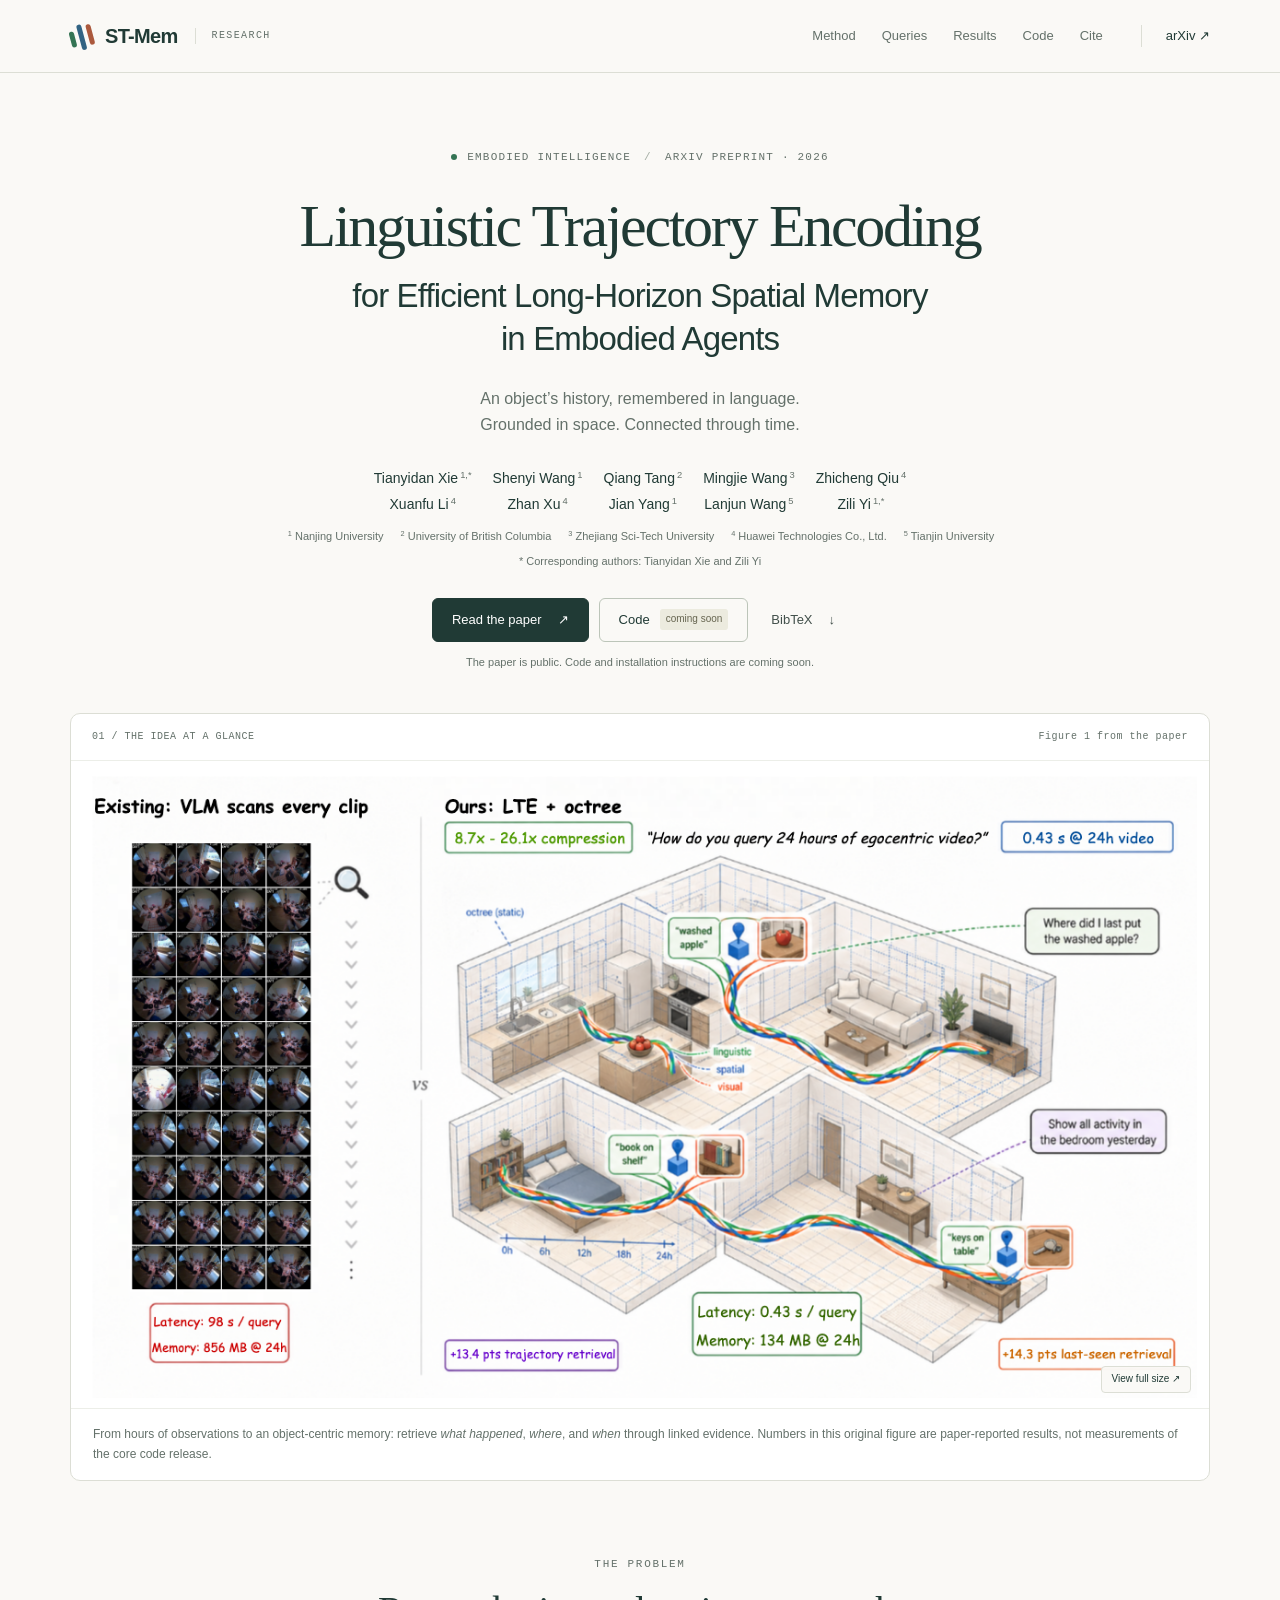
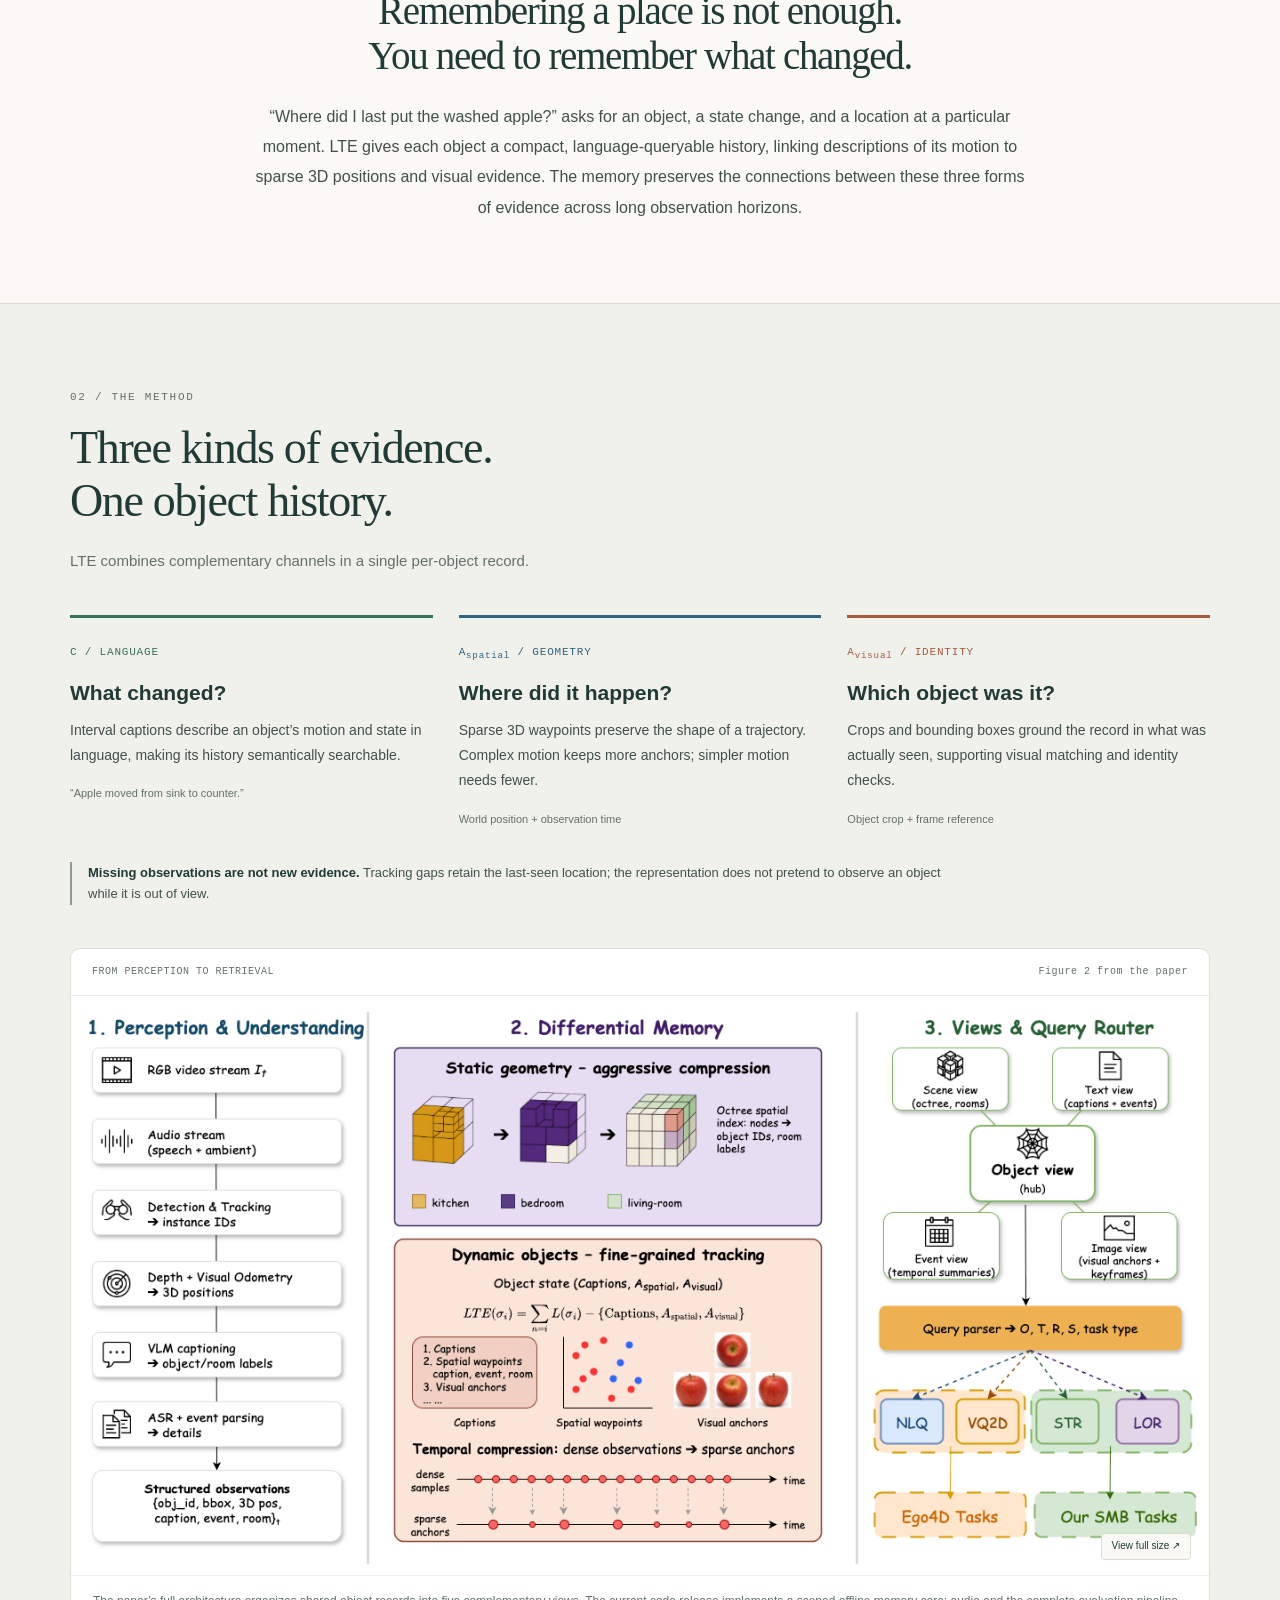
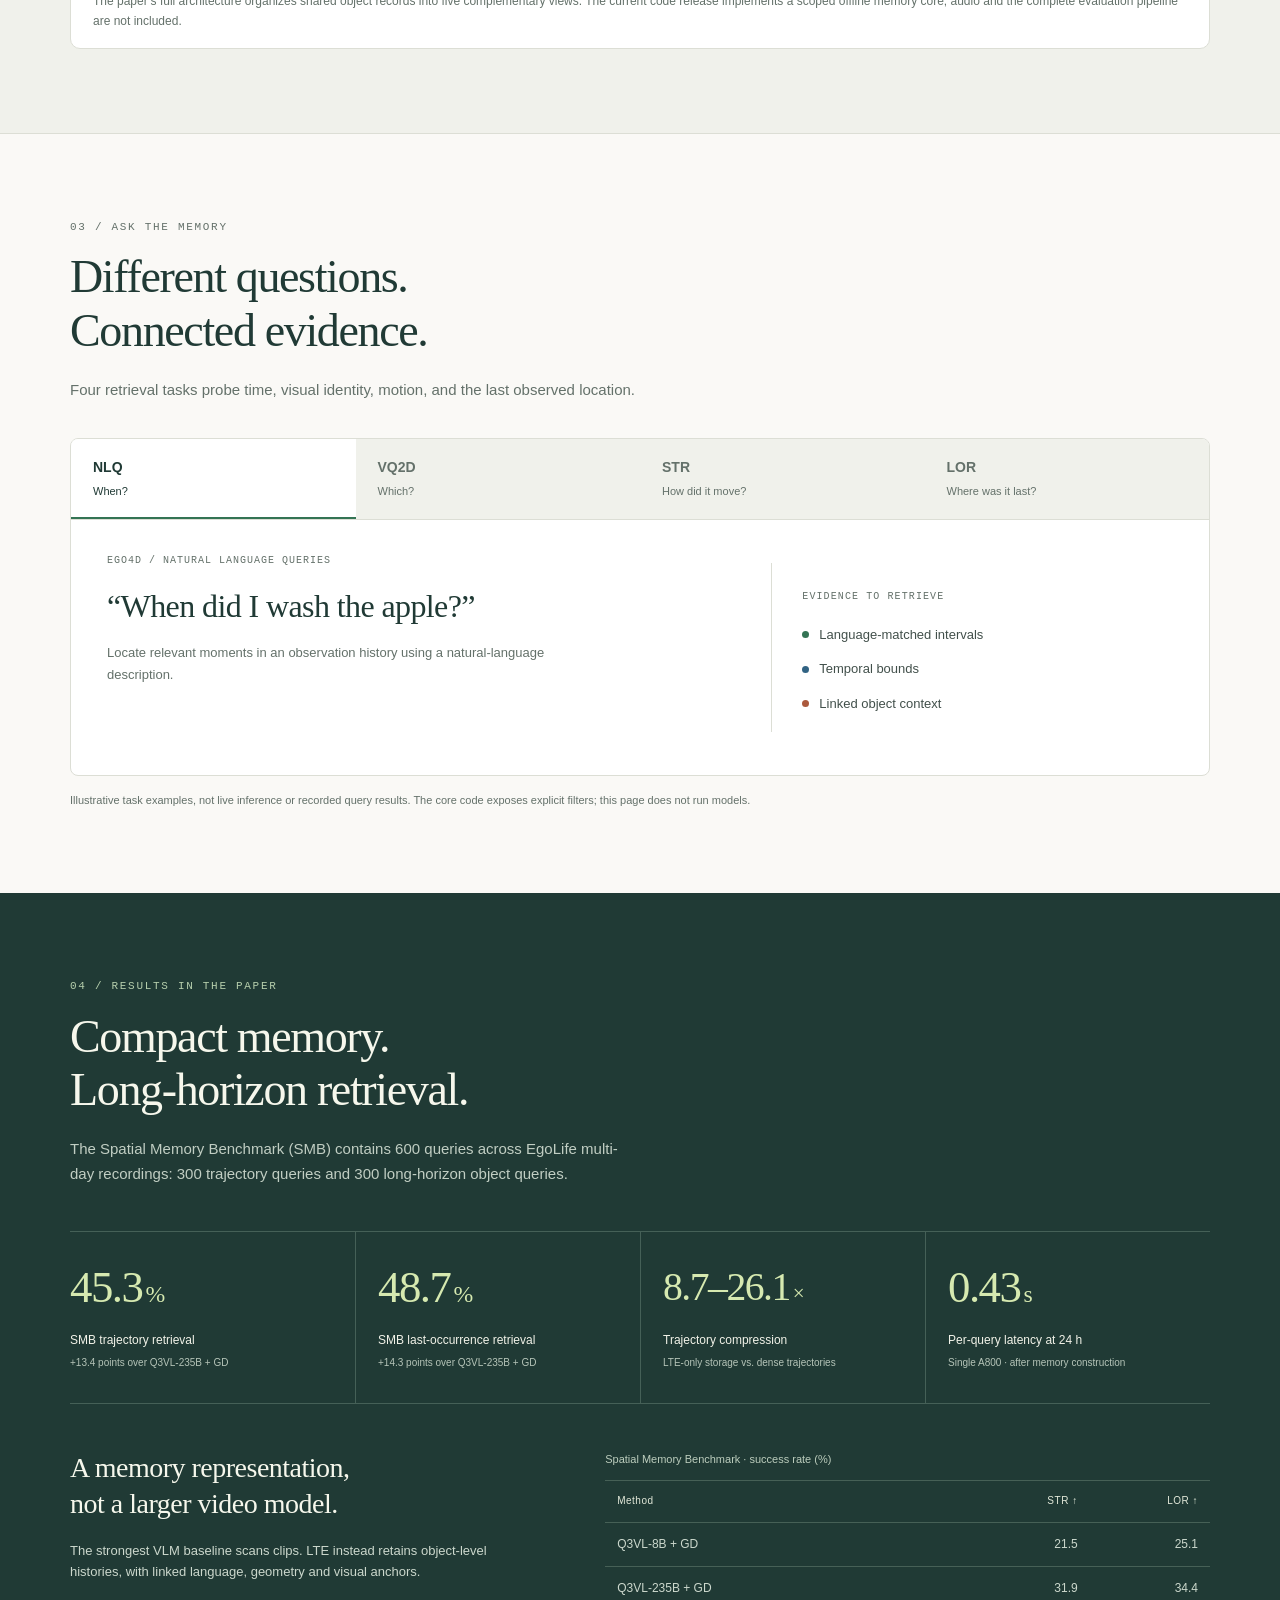
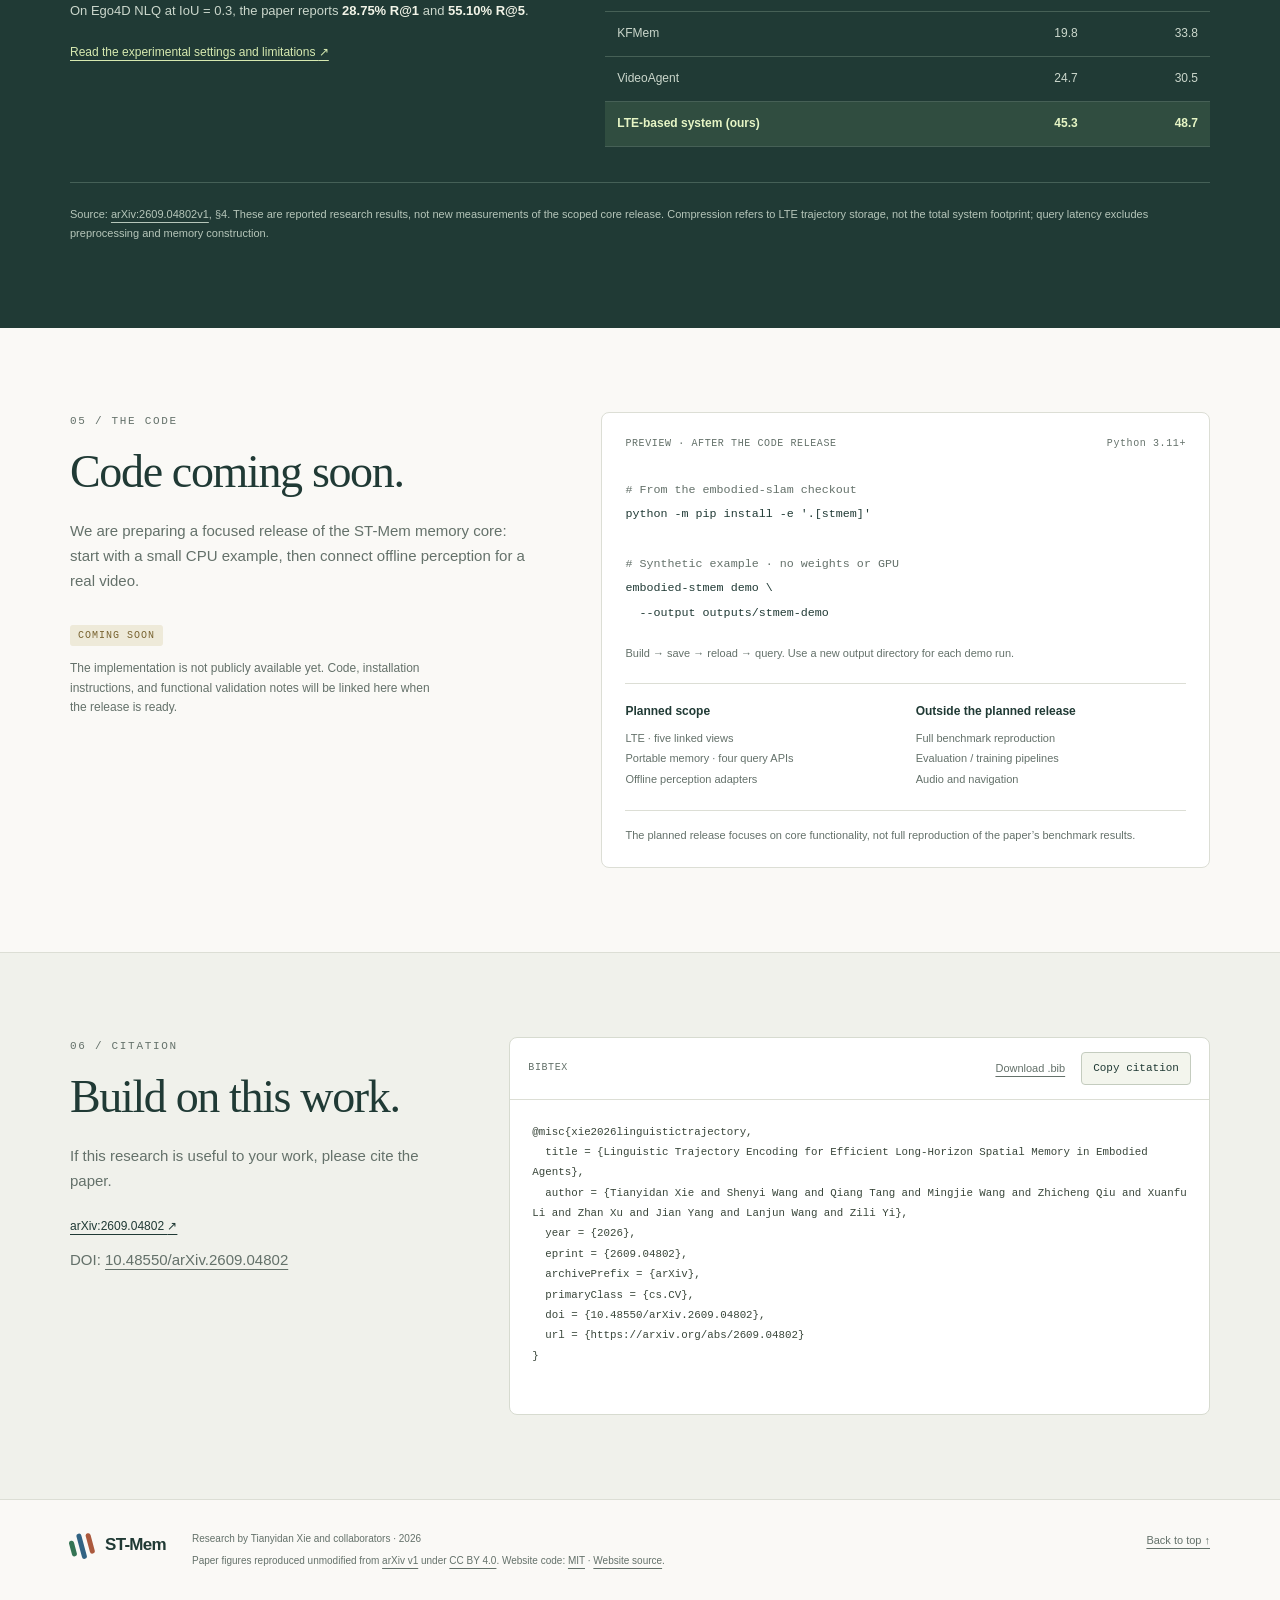
==== index.html @ f7e490b3 "Publish ST-Mem project page" ====
<!doctype html>
<html lang="en">
  <head>
    <meta charset="utf-8" />
    <meta name="viewport" content="width=device-width, initial-scale=1" />
    <meta name="color-scheme" content="light" />
    <title>ST-Mem · Linguistic Trajectory Encoding</title>
    <meta
      name="description"
      content="Linguistic Trajectory Encoding connects language, sparse 3D locations, and visual evidence to build queryable long-horizon memory for embodied agents."
    />
    <meta property="og:type" content="article" />
    <meta
      property="og:title"
      content="ST-Mem: Linguistic Trajectory Encoding"
    />
    <meta
      property="og:description"
      content="An object’s history, remembered in language and grounded in space. Read the paper and explore the method. Code coming soon."
    />
    <link rel="canonical" href="https://sealical.github.io/st-mem/" />
    <meta property="og:url" content="https://sealical.github.io/st-mem/" />
    <meta property="og:site_name" content="ST-Mem" />
    <meta
      property="og:image"
      content="https://sealical.github.io/st-mem/assets/st_mem_teaser.png"
    />
    <meta property="og:image:width" content="1210" />
    <meta property="og:image:height" content="675" />
    <meta
      property="og:image:alt"
      content="The paper’s teaser: linguistic, spatial and visual evidence connected across an egocentric day."
    />
    <meta name="twitter:card" content="summary_large_image" />
    <meta
      name="twitter:title"
      content="ST-Mem: Linguistic Trajectory Encoding"
    />
    <meta
      name="twitter:description"
      content="An object’s history, remembered in language and grounded in space. Read the paper and explore the method. Code coming soon."
    />
    <meta
      name="twitter:image"
      content="https://sealical.github.io/st-mem/assets/st_mem_teaser.png"
    />
    <meta
      name="twitter:image:alt"
      content="The paper’s teaser: linguistic, spatial and visual evidence connected across an egocentric day."
    />
    <meta
      name="citation_title"
      content="Linguistic Trajectory Encoding for Efficient Long-Horizon Spatial Memory in Embodied Agents"
    />
    <meta name="citation_author" content="Tianyidan Xie" />
    <meta name="citation_author" content="Shenyi Wang" />
    <meta name="citation_author" content="Qiang Tang" />
    <meta name="citation_author" content="Mingjie Wang" />
    <meta name="citation_author" content="Zhicheng Qiu" />
    <meta name="citation_author" content="Xuanfu Li" />
    <meta name="citation_author" content="Zhan Xu" />
    <meta name="citation_author" content="Jian Yang" />
    <meta name="citation_author" content="Lanjun Wang" />
    <meta name="citation_author" content="Zili Yi" />
    <meta name="citation_publication_date" content="2026/09/04" />
    <meta name="citation_arxiv_id" content="2609.04802" />
    <meta name="citation_doi" content="10.48550/arXiv.2609.04802" />
    <meta name="citation_pdf_url" content="https://arxiv.org/pdf/2609.04802" />
    <link rel="icon" type="image/svg+xml" href="assets/favicon.svg" />
    <link rel="stylesheet" href="assets/site.css" />
    <script src="assets/site.js" defer></script>
  </head>
  <body>
    <a class="skip-link" href="#main">Skip to content</a>
    <header class="site-header">
      <div class="header-inner">
        <a class="wordmark" href="#top" aria-label="ST-Mem, back to top"
          ><span class="brand-mark" aria-hidden="true"
            ><i></i><i></i><i></i></span
          >ST-Mem<span class="wordmark-note">RESEARCH</span></a
        >
        <nav class="nav-links" aria-label="Main navigation">
          <a href="#method">Method</a><a href="#queries">Queries</a
          ><a href="#results">Results</a><a href="#code">Code</a
          ><a href="#citation">Cite</a>
        </nav>
        <a
          class="header-paper"
          href="https://arxiv.org/abs/2609.04802"
          target="_blank"
          rel="noopener noreferrer"
          >arXiv <span aria-hidden="true">↗</span></a
        >
      </div>
    </header>

    <main id="main">
      <section class="hero container" id="top" aria-labelledby="paper-title">
        <p class="eyebrow">
          <span class="status-dot" aria-hidden="true"></span> Embodied
          intelligence <span class="eyebrow-divider">/</span> arXiv preprint ·
          2026
        </p>
        <h1 id="paper-title">
          <span class="title-main">Linguistic Trajectory Encoding</span
          ><span class="title-sub"
            >for Efficient Long-Horizon Spatial Memory<br
              class="desktop-break"
            />
            in Embodied Agents</span
          >
        </h1>
        <p class="hero-summary">
          An object’s history, remembered in language.<br />Grounded in space.
          Connected through time.
        </p>
        <div class="authors" aria-label="Authors in paper order">
          <span>Tianyidan Xie<sup>1,*</sup></span
          ><span>Shenyi Wang<sup>1</sup></span
          ><span>Qiang Tang<sup>2</sup></span
          ><span>Mingjie Wang<sup>3</sup></span
          ><span>Zhicheng Qiu<sup>4</sup></span>
          <span>Xuanfu Li<sup>4</sup></span
          ><span>Zhan Xu<sup>4</sup></span
          ><span>Jian Yang<sup>1</sup></span
          ><span>Lanjun Wang<sup>5</sup></span
          ><span>Zili Yi<sup>1,*</sup></span>
        </div>
        <div class="affiliations">
          <span><sup>1</sup>Nanjing University</span
          ><span><sup>2</sup>University of British Columbia</span
          ><span><sup>3</sup>Zhejiang Sci-Tech University</span
          ><span><sup>4</sup>Huawei Technologies Co., Ltd.</span
          ><span><sup>5</sup>Tianjin University</span>
        </div>
        <p class="correspondence">
          * Corresponding authors:
          <a href="mailto:sealical@outlook.com">Tianyidan Xie</a> and
          <a href="mailto:yi@nju.edu.cn">Zili Yi</a>
        </p>
        <div class="hero-actions">
          <a
            class="button button-primary"
            href="https://arxiv.org/abs/2609.04802"
            target="_blank"
            rel="noopener noreferrer"
            >Read the paper <span aria-hidden="true">↗</span></a
          >
          <a class="button button-secondary" href="#code"
            >Code <span class="button-badge">coming soon</span></a
          >
          <a class="button button-text" href="#citation"
            >BibTeX <span aria-hidden="true">↓</span></a
          >
        </div>
        <p class="release-note">
          The paper is public. Code and installation instructions are coming
          soon.
        </p>
      </section>

      <section class="container teaser-section" aria-label="Research overview">
        <figure class="paper-figure teaser-figure">
          <div class="figure-topline">
            <span>01 / THE IDEA AT A GLANCE</span
            ><span>Figure 1 from the paper</span>
          </div>
          <a
            class="figure-link"
            href="assets/st_mem_teaser.png"
            data-figure
            data-caption="Figure 1 · ST-Mem at a glance"
            target="_blank"
            rel="noopener"
            aria-label="Enlarge the paper teaser"
          >
            <img
              src="assets/st_mem_teaser.png"
              width="1210"
              height="675"
              fetchpriority="high"
              alt="The paper teaser contrasts scanning every video clip with an LTE memory. Language descriptions, spatial anchors and visual evidence connect an apple, a book and keys to their histories in a reconstructed home."
            />
            <span class="figure-zoom" aria-hidden="true">View full size ↗</span>
          </a>
          <figcaption>
            From hours of observations to an object-centric memory: retrieve
            <em>what happened</em>, <em>where</em>, and <em>when</em> through
            linked evidence. Numbers in this original figure are paper-reported
            results, not measurements of the core code release.
          </figcaption>
        </figure>
        <div class="overview-copy">
          <p class="eyebrow">THE PROBLEM</p>
          <h2>
            Remembering a place is not enough.<br />You need to remember what
            changed.
          </h2>
          <p>
            “Where did I last put the washed apple?” asks for an object, a state
            change, and a location at a particular moment. LTE gives each object
            a compact, language-queryable history, linking descriptions of its
            motion to sparse 3D positions and visual evidence. The memory
            preserves the connections between these three forms of evidence
            across long observation horizons.
          </p>
        </div>
      </section>

      <section
        class="section section-tinted"
        id="method"
        aria-labelledby="method-title"
      >
        <div class="container">
          <div class="section-heading">
            <p class="eyebrow">02 / THE METHOD</p>
            <h2 id="method-title">
              Three kinds of evidence.<br />One object history.
            </h2>
            <p>
              LTE combines complementary channels in a single per-object record.
            </p>
          </div>
          <div class="channels">
            <article class="channel channel-language">
              <span class="channel-index">C / LANGUAGE</span>
              <h3>What changed?</h3>
              <p>
                Interval captions describe an object’s motion and state in
                language, making its history semantically searchable.
              </p>
              <span class="channel-example"
                >“Apple moved from sink to counter.”</span
              >
            </article>
            <article class="channel channel-spatial">
              <span class="channel-index">A<sub>spatial</sub> / GEOMETRY</span>
              <h3>Where did it happen?</h3>
              <p>
                Sparse 3D waypoints preserve the shape of a trajectory. Complex
                motion keeps more anchors; simpler motion needs fewer.
              </p>
              <span class="channel-example"
                >World position + observation time</span
              >
            </article>
            <article class="channel channel-visual">
              <span class="channel-index">A<sub>visual</sub> / IDENTITY</span>
              <h3>Which object was it?</h3>
              <p>
                Crops and bounding boxes ground the record in what was actually
                seen, supporting visual matching and identity checks.
              </p>
              <span class="channel-example">Object crop + frame reference</span>
            </article>
          </div>
          <p class="method-note">
            <strong>Missing observations are not new evidence.</strong> Tracking
            gaps retain the last-seen location; the representation does not
            pretend to observe an object while it is out of view.
          </p>
          <figure class="paper-figure framework-figure">
            <div class="figure-topline">
              <span>FROM PERCEPTION TO RETRIEVAL</span
              ><span>Figure 2 from the paper</span>
            </div>
            <a
              class="figure-link"
              href="assets/st_mem_framework.png"
              data-figure
              data-caption="Figure 2 · LTE-centric memory architecture"
              target="_blank"
              rel="noopener"
              aria-label="Enlarge the paper framework diagram"
            >
              <img
                src="assets/st_mem_framework.png"
                width="1253"
                height="623"
                loading="lazy"
                decoding="async"
                alt="Framework diagram: perception produces structured observations; the memory combines an octree with linguistic trajectory encoding; Object, Scene, Text, Event and Image views support NLQ, VQ2D, STR and LOR queries."
              />
              <span class="figure-zoom" aria-hidden="true"
                >View full size ↗</span
              >
            </a>
            <figcaption>
              The paper’s full architecture organizes shared object records into
              five complementary views. The current code release implements a
              scoped offline memory core; audio and the complete evaluation
              pipeline are not included.
            </figcaption>
          </figure>
        </div>
      </section>

      <section
        class="section container"
        id="queries"
        aria-labelledby="queries-title"
      >
        <div class="section-heading">
          <p class="eyebrow">03 / ASK THE MEMORY</p>
          <h2 id="queries-title">
            Different questions.<br />Connected evidence.
          </h2>
          <p>
            Four retrieval tasks probe time, visual identity, motion, and the
            last observed location.
          </p>
        </div>
        <div class="query-explorer">
          <div class="query-tabs" role="tablist" aria-label="Query task" hidden>
            <button
              id="tab-nlq"
              role="tab"
              aria-controls="panel-nlq"
              aria-selected="true"
              tabindex="0"
            >
              NLQ <span>When?</span>
            </button>
            <button
              id="tab-vq2d"
              role="tab"
              aria-controls="panel-vq2d"
              aria-selected="false"
              tabindex="-1"
            >
              VQ2D <span>Which?</span>
            </button>
            <button
              id="tab-str"
              role="tab"
              aria-controls="panel-str"
              aria-selected="false"
              tabindex="-1"
            >
              STR <span>How did it move?</span>
            </button>
            <button
              id="tab-lor"
              role="tab"
              aria-controls="panel-lor"
              aria-selected="false"
              tabindex="-1"
            >
              LOR <span>Where was it last?</span>
            </button>
          </div>
          <article
            class="query-panel"
            id="panel-nlq"
            aria-labelledby="nlq-heading"
          >
            <div class="query-prompt">
              <p class="eyebrow">EGO4D / NATURAL LANGUAGE QUERIES</p>
              <h3 id="nlq-heading">“When did I wash the apple?”</h3>
              <p>
                Locate relevant moments in an observation history using a
                natural-language description.
              </p>
            </div>
            <div class="query-evidence">
              <span class="evidence-label">EVIDENCE TO RETRIEVE</span>
              <ul>
                <li>
                  <span class="evidence-dot language-dot"></span
                  >Language-matched intervals
                </li>
                <li>
                  <span class="evidence-dot spatial-dot"></span>Temporal bounds
                </li>
                <li>
                  <span class="evidence-dot visual-dot"></span>Linked object
                  context
                </li>
              </ul>
            </div>
          </article>
          <article
            class="query-panel"
            id="panel-vq2d"
            aria-labelledby="vq2d-heading"
          >
            <div class="query-prompt">
              <p class="eyebrow">EGO4D / VISUAL QUERIES 2D</p>
              <h3 id="vq2d-heading">Find this object in the past.</h3>
              <p>
                A reference object crop is the query. Visual matching retrieves
                earlier evidence of that object.
              </p>
            </div>
            <div class="query-evidence">
              <span class="evidence-label">EVIDENCE TO RETRIEVE</span>
              <ul>
                <li>
                  <span class="evidence-dot visual-dot"></span>Matching visual
                  anchors
                </li>
                <li>
                  <span class="evidence-dot spatial-dot"></span>Image-space
                  bounding boxes
                </li>
                <li>
                  <span class="evidence-dot language-dot"></span>Frame and time
                  references
                </li>
              </ul>
            </div>
          </article>
          <article
            class="query-panel"
            id="panel-str"
            aria-labelledby="str-heading"
          >
            <div class="query-prompt">
              <p class="eyebrow">SMB / SEMANTIC TRAJECTORY RETRIEVAL</p>
              <h3 id="str-heading">
                “Show the apple’s path from the sink to the counter.”
              </h3>
              <p>
                Retrieve an object’s trajectory using semantic state, spatial,
                and temporal constraints.
              </p>
            </div>
            <div class="query-evidence">
              <span class="evidence-label">EVIDENCE TO RETRIEVE</span>
              <ul>
                <li>
                  <span class="evidence-dot language-dot"></span
                  >Language-described motion phases
                </li>
                <li>
                  <span class="evidence-dot spatial-dot"></span>Sparse 3D
                  trajectory anchors
                </li>
                <li>
                  <span class="evidence-dot visual-dot"></span>Linked visual
                  evidence
                </li>
              </ul>
            </div>
          </article>
          <article
            class="query-panel"
            id="panel-lor"
            aria-labelledby="lor-heading"
          >
            <div class="query-prompt">
              <p class="eyebrow">SMB / LONG-HORIZON OBJECT RETRIEVAL</p>
              <h3 id="lor-heading">“Where did I last leave my keys?”</h3>
              <p>
                Search a long lookback window for an object’s most recent
                observed location.
              </p>
            </div>
            <div class="query-evidence">
              <span class="evidence-label">EVIDENCE TO RETRIEVE</span>
              <ul>
                <li>
                  <span class="evidence-dot spatial-dot"></span>Last observed
                  position
                </li>
                <li>
                  <span class="evidence-dot language-dot"></span>Time of the
                  observation
                </li>
                <li>
                  <span class="evidence-dot visual-dot"></span>Object identity
                  evidence
                </li>
              </ul>
            </div>
          </article>
        </div>
        <p class="small-note">
          Illustrative task examples, not live inference or recorded query
          results. The core code exposes explicit filters; this page does not
          run models.
        </p>
      </section>

      <section
        class="section section-dark"
        id="results"
        aria-labelledby="results-title"
      >
        <div class="container">
          <div class="section-heading">
            <p class="eyebrow">04 / RESULTS IN THE PAPER</p>
            <h2 id="results-title">
              Compact memory.<br />Long-horizon retrieval.
            </h2>
            <p>
              The Spatial Memory Benchmark (SMB) contains 600 queries across
              EgoLife multi-day recordings: 300 trajectory queries and 300
              long-horizon object queries.
            </p>
          </div>
          <div class="metrics" aria-label="Paper-reported headline results">
            <div class="metric">
              <strong>45.3<span>%</span></strong
              ><span>SMB trajectory retrieval</span
              ><small>+13.4 points over Q3VL-235B + GD</small>
            </div>
            <div class="metric">
              <strong>48.7<span>%</span></strong
              ><span>SMB last-occurrence retrieval</span
              ><small>+14.3 points over Q3VL-235B + GD</small>
            </div>
            <div class="metric">
              <strong class="metric-range">8.7–26.1<span>×</span></strong
              ><span>Trajectory compression</span
              ><small>LTE-only storage vs. dense trajectories</small>
            </div>
            <div class="metric">
              <strong>0.43<span>s</span></strong
              ><span>Per-query latency at 24 h</span
              ><small>Single A800 · after memory construction</small>
            </div>
          </div>
          <div class="results-detail">
            <div>
              <h3>A memory representation,<br />not a larger video model.</h3>
              <p>
                The strongest VLM baseline scans clips. LTE instead retains
                object-level histories, with linked language, geometry and
                visual anchors.
              </p>
              <p>
                On Ego4D NLQ at IoU = 0.3, the paper reports
                <strong>28.75% R@1</strong> and <strong>55.10% R@5</strong>.
              </p>
              <a
                class="light-link"
                href="https://arxiv.org/abs/2609.04802"
                target="_blank"
                rel="noopener noreferrer"
                >Read the experimental settings and limitations
                <span aria-hidden="true">↗</span></a
              >
            </div>
            <div
              class="table-scroll"
              tabindex="0"
              role="region"
              aria-label="Spatial Memory Benchmark results table, horizontally scrollable on small screens"
            >
              <table>
                <caption>
                  Spatial Memory Benchmark · success rate (%)
                </caption>
                <thead>
                  <tr>
                    <th scope="col">Method</th>
                    <th scope="col">STR ↑</th>
                    <th scope="col">LOR ↑</th>
                  </tr>
                </thead>
                <tbody>
                  <tr>
                    <th scope="row">Q3VL-8B + GD</th>
                    <td>21.5</td>
                    <td>25.1</td>
                  </tr>
                  <tr>
                    <th scope="row">Q3VL-235B + GD</th>
                    <td>31.9</td>
                    <td>34.4</td>
                  </tr>
                  <tr>
                    <th scope="row">KFMem</th>
                    <td>19.8</td>
                    <td>33.8</td>
                  </tr>
                  <tr>
                    <th scope="row">VideoAgent</th>
                    <td>24.7</td>
                    <td>30.5</td>
                  </tr>
                  <tr class="ours-row">
                    <th scope="row">LTE-based system (ours)</th>
                    <td>45.3</td>
                    <td>48.7</td>
                  </tr>
                </tbody>
              </table>
            </div>
          </div>
          <p class="results-disclaimer">
            Source:
            <a
              href="https://arxiv.org/abs/2609.04802v1"
              target="_blank"
              rel="noopener noreferrer"
              >arXiv:2609.04802v1</a
            >, §4. These are reported research results, not new measurements of
            the scoped core release. Compression refers to LTE trajectory
            storage, not the total system footprint; query latency excludes
            preprocessing and memory construction.
          </p>
        </div>
      </section>

      <section class="section container" id="code" aria-labelledby="code-title">
        <div class="code-layout">
          <div class="section-heading">
            <p class="eyebrow">05 / THE CODE</p>
            <h2 id="code-title">Code coming soon.</h2>
            <p>
              We are preparing a focused release of the ST-Mem memory core:
              start with a small CPU example, then connect offline perception
              for a real video.
            </p>
            <div class="availability">
              <span class="availability-label">COMING SOON</span>
              <p>
                The implementation is not publicly available yet. Code,
                installation instructions, and functional validation notes will
                be linked here when the release is ready.
              </p>
            </div>
          </div>
          <div class="code-card">
            <div class="code-topline">
              <span>PREVIEW · AFTER THE CODE RELEASE</span
              ><span>Python 3.11+</span>
            </div>
            <pre
              class="command-code"
            ><code><span class="code-comment"># From the embodied-slam checkout</span>
python -m pip install -e '.[stmem]'

<span class="code-comment"># Synthetic example · no weights or GPU</span>
embodied-stmem demo \
  --output outputs/stmem-demo</code></pre>
            <p>
              Build → save → reload → query. Use a new output directory for each
              demo run.
            </p>
            <div class="scope-grid">
              <div>
                <h3>Planned scope</h3>
                <p>
                  LTE · five linked views<br />Portable memory · four query
                  APIs<br />Offline perception adapters
                </p>
              </div>
              <div>
                <h3>Outside the planned release</h3>
                <p>
                  Full benchmark reproduction<br />Evaluation / training
                  pipelines<br />Audio and navigation
                </p>
              </div>
            </div>
            <p>
              The planned release focuses on core functionality, not full
              reproduction of the paper’s benchmark results.
            </p>
          </div>
        </div>
      </section>

      <section
        class="section section-tinted"
        id="citation"
        aria-labelledby="citation-title"
      >
        <div class="container citation-layout">
          <div class="section-heading">
            <p class="eyebrow">06 / CITATION</p>
            <h2 id="citation-title">Build on this work.</h2>
            <p>
              If this research is useful to your work, please cite the paper.
            </p>
            <a
              class="text-link"
              href="https://arxiv.org/abs/2609.04802"
              target="_blank"
              rel="noopener noreferrer"
              >arXiv:2609.04802 <span aria-hidden="true">↗</span></a
            >
            <p class="citation-doi">
              DOI:
              <a
                href="https://doi.org/10.48550/arXiv.2609.04802"
                target="_blank"
                rel="noopener noreferrer"
                >10.48550/arXiv.2609.04802</a
              >
            </p>
          </div>
          <div class="citation-card">
            <div class="citation-toolbar">
              <span>BIBTEX</span>
              <div>
                <a href="citation.bib" download>Download .bib</a
                ><button
                  class="copy-button"
                  type="button"
                  data-copy-citation
                  hidden
                >
                  Copy citation
                </button>
              </div>
            </div>
            <pre
              tabindex="0"
              aria-label="BibTeX citation"
            ><code id="bibtex">@misc{xie2026linguistictrajectory,
  title = {Linguistic Trajectory Encoding for Efficient Long-Horizon Spatial Memory in Embodied Agents},
  author = {Tianyidan Xie and Shenyi Wang and Qiang Tang and Mingjie Wang and Zhicheng Qiu and Xuanfu Li and Zhan Xu and Jian Yang and Lanjun Wang and Zili Yi},
  year = {2026},
  eprint = {2609.04802},
  archivePrefix = {arXiv},
  primaryClass = {cs.CV},
  doi = {10.48550/arXiv.2609.04802},
  url = {https://arxiv.org/abs/2609.04802}
}</code></pre>
            <p
              id="copy-status"
              class="copy-status"
              role="status"
              aria-live="polite"
            ></p>
          </div>
        </div>
      </section>
    </main>

    <footer class="container site-footer">
      <a class="wordmark" href="#top"
        ><span class="brand-mark" aria-hidden="true"><i></i><i></i><i></i></span
        >ST-Mem</a
      >
      <div>
        <p>Research by Tianyidan Xie and collaborators · 2026</p>
        <p>
          Paper figures reproduced unmodified from
          <a
            href="https://arxiv.org/abs/2609.04802v1"
            target="_blank"
            rel="noopener noreferrer"
            >arXiv v1</a
          >
          under
          <a
            href="https://creativecommons.org/licenses/by/4.0/"
            target="_blank"
            rel="noopener noreferrer"
            >CC BY 4.0</a
          >. Website code:
          <a href="LICENSE" target="_blank" rel="noopener noreferrer">MIT</a> ·
          <a
            href="https://github.com/Sealical/st-mem"
            target="_blank"
            rel="noopener noreferrer"
            >Website source</a
          >.
        </p>
      </div>
      <a class="back-top" href="#top">Back to top ↑</a>
    </footer>

    <dialog
      class="figure-dialog"
      id="figure-dialog"
      aria-labelledby="figure-dialog-title"
    >
      <div class="dialog-toolbar">
        <p id="figure-dialog-title">Paper figure</p>
        <button
          type="button"
          data-close-figure
          aria-label="Close enlarged figure"
        >
          Close <span aria-hidden="true">×</span>
        </button>
      </div>
      <p class="dialog-hint">
        Original resolution · scroll to explore on small screens.
      </p>
      <div class="dialog-image-scroll">
        <img id="figure-dialog-image" alt="" />
      </div>
    </dialog>
  </body>
</html>
---- assets/site.css ----
/* Original, dependency-free project-page styles. */
:root {
  --paper: #faf9f6;
  --ink: #203a35;
  --body: #42504b;
  --muted: #64716a;
  --line: #dcded5;
  --soft: #f0f1eb;
  --green: #347454;
  --blue: #316383;
  --clay: #ab593d;
  --max-width: 1140px;
}
* {
  box-sizing: border-box;
}
html {
  scroll-behavior: smooth;
  scroll-padding-top: 90px;
}
body {
  margin: 0;
  color: var(--body);
  background: var(--paper);
  font-family: -apple-system, BlinkMacSystemFont, "Segoe UI", Arial, sans-serif;
  font-size: 16px;
  line-height: 1.65;
  -webkit-font-smoothing: antialiased;
}
a {
  color: inherit;
  text-underline-offset: 4px;
}
button {
  font: inherit;
  cursor: pointer;
}
button,
a {
  -webkit-tap-highlight-color: transparent;
}
button:focus-visible,
a:focus-visible,
[tabindex]:focus-visible {
  outline: 3px solid var(--blue);
  outline-offset: 5px;
  border-radius: 3px;
}
button[hidden],
[hidden] {
  display: none !important;
}
img {
  display: block;
  max-width: 100%;
  height: auto;
}
figure,
p {
  margin: 0;
}
h1,
h2,
h3 {
  margin: 0;
  color: var(--ink);
  font-weight: 500;
}
h2 {
  font-family: Georgia, "Times New Roman", serif;
  font-size: clamp(32px, 3.7vw, 46px);
  line-height: 1.16;
  letter-spacing: -1.35px;
}
h3 {
  line-height: 1.3;
}
sup {
  margin-left: 2px;
  font-size: 0.67em;
  color: var(--muted);
}
code {
  font-family: "SFMono-Regular", Consolas, "Liberation Mono", monospace;
  font-size: 0.9em;
}
::selection {
  background: #d7e8d9;
  color: #18382c;
}
.container {
  width: min(var(--max-width), calc(100% - 64px));
  margin-inline: auto;
}
.skip-link {
  position: fixed;
  top: -80px;
  left: 20px;
  z-index: 100;
  background: var(--ink);
  color: white;
  padding: 10px 18px;
}
.skip-link:focus {
  top: 10px;
}
.site-header {
  position: sticky;
  top: 0;
  z-index: 20;
  background: rgba(250, 249, 246, 0.96);
  border-bottom: 1px solid var(--line);
}
.header-inner {
  width: min(var(--max-width), calc(100% - 64px));
  min-height: 72px;
  margin: auto;
  display: flex;
  align-items: center;
  justify-content: space-between;
  gap: 24px;
}
.wordmark {
  display: inline-flex;
  align-items: center;
  gap: 10px;
  text-decoration: none;
  color: var(--ink);
  font-size: 20px;
  font-weight: 650;
  letter-spacing: -0.7px;
  white-space: nowrap;
}
.brand-mark {
  width: 25px;
  height: 27px;
  display: flex;
  gap: 4px;
  align-items: center;
  transform: rotate(-15deg);
}
.brand-mark i {
  width: 5px;
  height: 16px;
  border-radius: 4px;
  background: var(--green);
}
.brand-mark i:nth-child(2) {
  height: 26px;
  background: var(--blue);
}
.brand-mark i:nth-child(3) {
  height: 21px;
  background: var(--clay);
}
.wordmark-note {
  margin-left: 8px;
  padding-left: 15px;
  border-left: 1px solid var(--line);
  color: var(--muted);
  font-family: monospace;
  font-size: 10px;
  font-weight: 400;
  letter-spacing: 1.4px;
}
.nav-links {
  display: flex;
  gap: 26px;
  margin-left: auto;
}
.nav-links a,
.header-paper {
  font-size: 13px;
  text-decoration: none;
}
.nav-links a {
  color: var(--muted);
}
.nav-links a:hover,
.nav-links a[aria-current] {
  color: var(--ink);
  text-decoration: underline;
}
.header-paper {
  margin-left: 14px;
  color: var(--ink);
  border-left: 1px solid var(--line);
  padding-left: 24px;
}
.hero {
  padding-block: 75px 42px;
  text-align: center;
}
.eyebrow {
  font-family: "SFMono-Regular", Consolas, monospace;
  font-size: 11px;
  font-weight: 500;
  letter-spacing: 1.7px;
  color: var(--muted);
  line-height: 1.7;
  text-transform: uppercase;
}
.hero > .eyebrow {
  display: flex;
  align-items: center;
  justify-content: center;
  flex-wrap: wrap;
  gap: 10px;
  letter-spacing: 1.2px;
}
.status-dot {
  width: 6px;
  height: 6px;
  background: var(--green);
  border-radius: 50%;
}
.eyebrow-divider {
  color: #a4aea4;
  margin-inline: 3px;
}
.hero h1 {
  margin-top: 25px;
}
.title-main {
  display: block;
  font-family: Georgia, "Times New Roman", serif;
  font-size: clamp(37px, 4.75vw, 60px);
  letter-spacing: -2.3px;
  line-height: 1.16;
}
.title-sub {
  display: block;
  margin-top: 14px;
  font-size: clamp(22px, 2.75vw, 33px);
  line-height: 1.3;
  font-weight: 400;
  letter-spacing: -0.85px;
}
.hero-summary {
  margin-top: 25px;
  font-size: 16px;
  line-height: 1.6;
  color: var(--muted);
}
.authors {
  max-width: 920px;
  margin: 30px auto 0;
  display: grid;
  grid-template-columns: repeat(5, max-content);
  justify-content: center;
  column-gap: 21px;
  row-gap: 3px;
  color: var(--ink);
  font-size: 14px;
}
.authors span {
  white-space: nowrap;
}
.affiliations {
  max-width: 950px;
  margin: 11px auto 0;
  display: flex;
  flex-wrap: wrap;
  justify-content: center;
  column-gap: 15px;
  font-size: 11px;
  color: var(--muted);
}
.affiliations sup {
  margin-right: 3px;
}
.correspondence {
  margin-top: 6px;
  font-size: 11px;
  color: var(--muted);
}
.correspondence a {
  text-decoration: none;
}
.correspondence a:hover {
  text-decoration: underline;
}
.hero-actions {
  margin-top: 28px;
  display: flex;
  flex-wrap: wrap;
  justify-content: center;
  align-items: center;
  gap: 10px;
}
.button {
  min-height: 44px;
  padding: 10px 19px;
  border-radius: 6px;
  display: inline-flex;
  align-items: center;
  justify-content: center;
  gap: 16px;
  font-size: 13px;
  font-weight: 500;
  text-decoration: none;
  transition:
    background 0.18s,
    transform 0.18s;
}
.button:hover {
  transform: translateY(-2px);
}
.button-primary {
  color: #fff;
  background: var(--ink);
  border: 1px solid var(--ink);
}
.button-primary:hover {
  background: #31564a;
}
.button-secondary {
  border: 1px solid #bcc5b9;
  color: var(--ink);
}
.button-secondary:hover {
  background: #edf0e8;
}
.button-text {
  padding-inline: 13px;
}
.button-badge {
  font-size: 10px;
  color: #666550;
  background: #ecebdf;
  border-radius: 3px;
  padding: 2px 6px;
  margin-left: -6px;
}
.release-note {
  font-size: 11px;
  color: var(--muted);
  margin-top: 11px;
}
.paper-figure {
  background: #fff;
  border: 1px solid var(--line);
  border-radius: 10px;
  overflow: hidden;
}
.figure-topline {
  display: flex;
  justify-content: space-between;
  align-items: center;
  gap: 16px;
  padding: 15px 21px;
  border-bottom: 1px solid #eceee8;
  color: var(--muted);
  font-family: monospace;
  font-size: 10px;
  letter-spacing: 0.5px;
}
.figure-link {
  display: block;
  position: relative;
  padding: 15px 12px 10px;
  background: #fff;
}
.figure-link img {
  width: 100%;
}
.figure-zoom {
  position: absolute;
  right: 18px;
  bottom: 15px;
  background: rgba(250, 249, 246, 0.96);
  padding: 4px 10px;
  border: 1px solid var(--line);
  border-radius: 4px;
  font-size: 10px;
  color: var(--ink);
  transition: background 0.18s;
}
.figure-link:hover .figure-zoom {
  background: #e7ede2;
}
figcaption {
  border-top: 1px solid #eceee8;
  padding: 16px 22px;
  font-size: 12px;
  line-height: 1.65;
  color: var(--muted);
}
.overview-copy {
  max-width: 775px;
  margin: 74px auto 80px;
  text-align: center;
}
.overview-copy h2 {
  margin-block: 14px 23px;
  font-size: clamp(29px, 3.2vw, 39px);
}
.overview-copy > p:last-child {
  font-size: 16px;
  line-height: 1.9;
}
.section {
  padding-block: 84px;
}
.section-tinted {
  background: var(--soft);
  border-block: 1px solid var(--line);
}
.section-heading {
  max-width: 620px;
}
.section-heading h2 {
  margin-top: 14px;
}
.section-heading > p:not(.eyebrow) {
  margin-top: 21px;
  color: var(--muted);
  font-size: 15px;
}
.channels {
  display: grid;
  grid-template-columns: repeat(3, 1fr);
  gap: 26px;
  margin-top: 42px;
}
.channel {
  border-top: 3px solid;
  padding-top: 19px;
}
.channel-language {
  border-color: var(--green);
}
.channel-spatial {
  border-color: var(--blue);
}
.channel-visual {
  border-color: var(--clay);
}
.channel-index {
  font-family: monospace;
  font-size: 11px;
  letter-spacing: 0.8px;
}
.channel-language .channel-index {
  color: var(--green);
}
.channel-spatial .channel-index {
  color: var(--blue);
}
.channel-visual .channel-index {
  color: var(--clay);
}
.channel h3 {
  margin-top: 15px;
  font-size: 21px;
  font-weight: 550;
}
.channel p {
  font-size: 14px;
  margin-top: 12px;
  line-height: 1.8;
}
.channel-example {
  display: block;
  font-size: 11px;
  margin-top: 16px;
  color: var(--muted);
}
.method-note {
  font-size: 13px;
  border-left: 2px solid #8d9d88;
  padding-left: 16px;
  margin-top: 34px;
  max-width: 900px;
}
.method-note strong {
  font-weight: 600;
  color: var(--ink);
}
.framework-figure {
  margin-top: 43px;
}
.query-explorer {
  margin-top: 35px;
  border: 1px solid var(--line);
  border-radius: 8px;
  overflow: hidden;
  background: #fff;
}
.query-tabs {
  display: grid;
  grid-template-columns: repeat(4, 1fr);
  border-bottom: 1px solid var(--line);
  background: #f0f1eb;
}
.query-tabs button {
  border: 0;
  border-bottom: 2px solid transparent;
  padding: 17px 22px;
  text-align: left;
  background: transparent;
  color: var(--muted);
  font-size: 14px;
  font-weight: 600;
}
.query-tabs button span {
  display: block;
  font-size: 11px;
  font-weight: 400;
  margin-top: 3px;
}
.query-tabs button[aria-selected="true"] {
  color: var(--ink);
  border-bottom-color: var(--green);
  background: #fff;
}
.query-tabs button:focus-visible {
  outline-offset: -5px;
}
.query-panel {
  display: grid;
  grid-template-columns: 1.6fr 1fr;
  min-height: 255px;
}
.query-panel + .query-panel {
  border-top: 1px solid var(--line);
}
.query-explorer.is-interactive .query-panel {
  border-top: 0;
}
.query-prompt {
  padding: 32px 36px;
}
.query-prompt h3 {
  font-family: Georgia, serif;
  font-size: clamp(25px, 2.6vw, 32px);
  margin-top: 17px;
  letter-spacing: -0.6px;
}
.query-prompt > p:last-child {
  font-size: 13px;
  margin-top: 15px;
  max-width: 485px;
  color: var(--muted);
}
.query-prompt .eyebrow {
  font-size: 10px;
  letter-spacing: 1px;
}
.query-evidence {
  align-self: center;
  padding: 18px 30px;
  border-left: 1px solid var(--line);
}
.evidence-label {
  font-family: monospace;
  font-size: 10px;
  letter-spacing: 1.1px;
  color: var(--muted);
}
.query-evidence ul {
  list-style: none;
  padding: 0;
  margin: 17px 0 0;
  display: grid;
  gap: 13px;
  font-size: 13px;
}
.query-evidence li {
  display: flex;
  align-items: center;
  gap: 10px;
}
.evidence-dot {
  display: inline-block;
  width: 7px;
  height: 7px;
  flex-shrink: 0;
  border-radius: 50%;
}
.language-dot {
  background: var(--green);
}
.spatial-dot {
  background: var(--blue);
}
.visual-dot {
  background: var(--clay);
}
.small-note {
  color: var(--muted);
  font-size: 11px;
  margin-top: 15px;
}
.section-dark {
  background: #203a35;
  color: #cbd7cc;
}
.section-dark h2,
.section-dark h3 {
  color: #f6f7ec;
}
.section-dark .eyebrow {
  color: #b6cfad;
}
.section-dark .section-heading > p:not(.eyebrow) {
  color: #c1cec3;
  max-width: 560px;
}
.metrics {
  display: grid;
  grid-template-columns: repeat(4, 1fr);
  margin-top: 44px;
  border-block: 1px solid #456057;
}
.metric {
  padding: 29px 22px 31px;
  border-left: 1px solid #456057;
}
.metric:first-child {
  padding-left: 0;
  border-left: 0;
}
.metric strong {
  display: block;
  font-family: Georgia, serif;
  font-size: clamp(35px, 3.5vw, 45px);
  font-weight: 400;
  color: #d6e9b0;
  letter-spacing: -1.5px;
  line-height: 1.2;
  white-space: nowrap;
}
.metric strong span {
  font-size: 0.53em;
  margin-left: 3px;
  letter-spacing: 0;
}
.metric strong.metric-range {
  font-size: clamp(30px, 3.1vw, 40px);
  padding-block: 3px;
}
.metric > span {
  display: block;
  font-size: 12px;
  margin-top: 16px;
  color: #f1f2e8;
}
.metric small {
  display: block;
  font-size: 10px;
  margin-top: 5px;
  color: #b5c4b8;
}
.results-detail {
  display: grid;
  grid-template-columns: 1fr 1.3fr;
  gap: 70px;
  align-items: start;
  margin-top: 46px;
}
.results-detail h3 {
  font-family: Georgia, serif;
  font-size: 28px;
  letter-spacing: -0.5px;
}
.results-detail p {
  margin-top: 17px;
  font-size: 13px;
}
.results-detail strong {
  color: #f2f4e8;
  font-weight: 550;
}
.light-link {
  display: inline-block;
  font-size: 12px;
  color: #d6e9b0;
  margin-top: 22px;
}
.table-scroll {
  overflow-x: auto;
  min-width: 0;
}
table {
  border-collapse: collapse;
  width: 100%;
  font-size: 12px;
}
caption {
  text-align: left;
  font-size: 11px;
  padding-bottom: 12px;
  color: #bccdbd;
}
th,
td {
  padding: 12px;
  border-bottom: 1px solid #466056;
}
th {
  text-align: left;
  font-weight: 400;
}
thead th {
  color: #e2e8d9;
  font-size: 10px;
  letter-spacing: 0.5px;
  border-top: 1px solid #466056;
}
td,
th:not(:first-child) {
  text-align: right;
  font-variant-numeric: tabular-nums;
}
.ours-row {
  background: #304d40;
  color: #e6f5c5;
}
.ours-row th,
.ours-row td {
  font-weight: 600;
}
.results-disclaimer {
  font-size: 11px;
  line-height: 1.8;
  color: #b6c6ba;
  border-top: 1px solid #456057;
  padding-top: 22px;
  margin-top: 35px;
}
.code-layout {
  display: grid;
  grid-template-columns: 0.9fr 1.2fr;
  gap: 75px;
}
.availability {
  margin-block: 26px 24px;
}
.availability-label {
  font-family: monospace;
  letter-spacing: 1px;
  font-size: 10px;
  color: #796431;
  padding: 5px 8px;
  background: #eeead9;
  border-radius: 3px;
}
.availability p {
  color: var(--muted);
  font-size: 12px;
  margin-top: 13px;
  max-width: 360px;
}
.text-link {
  color: var(--ink);
  font-size: 12px;
  font-weight: 500;
}
.code-card {
  min-width: 0;
  border: 1px solid var(--line);
  background: #fff;
  border-radius: 8px;
  padding: 23px;
}
.code-topline,
.citation-toolbar {
  display: flex;
  flex-wrap: wrap;
  justify-content: space-between;
  gap: 10px;
  font-family: monospace;
  font-size: 10px;
  letter-spacing: 0.6px;
  color: var(--muted);
}
.command-code {
  white-space: pre-wrap;
  overflow-wrap: anywhere;
  font-size: 13px;
  line-height: 1.9;
  margin-block: 25px 18px;
  color: var(--ink);
}
.code-comment {
  color: var(--muted);
}
.code-card > p {
  font-size: 11px;
  color: var(--muted);
}
.scope-grid {
  display: grid;
  grid-template-columns: 1fr 1fr;
  gap: 20px;
  border-block: 1px solid var(--line);
  padding-block: 20px;
  margin-block: 21px 15px;
}
.scope-grid h3 {
  font-size: 12px;
  font-weight: 600;
}
.scope-grid p {
  font-size: 11px;
  line-height: 1.9;
  color: var(--muted);
  margin-top: 8px;
}
.citation-layout {
  display: grid;
  grid-template-columns: 0.7fr 1.3fr;
  gap: 62px;
}
.citation-layout .text-link {
  display: inline-block;
  margin-top: 23px;
}
.section-heading .citation-doi {
  font-size: 10px;
  margin-top: 10px !important;
  overflow-wrap: anywhere;
}
.citation-card {
  min-width: 0;
  border: 1px solid #d7dbd0;
  border-radius: 8px;
  background: #fff;
  overflow: hidden;
}
.citation-toolbar {
  padding: 14px 18px;
  border-bottom: 1px solid var(--line);
  align-items: center;
  min-height: 60px;
}
.citation-toolbar > div {
  display: flex;
  gap: 16px;
  align-items: center;
}
.citation-toolbar a {
  font-family: -apple-system, BlinkMacSystemFont, "Segoe UI", Arial, sans-serif;
  font-size: 11px;
  letter-spacing: 0;
}
.copy-button {
  border: 1px solid #c4ccbf;
  border-radius: 4px;
  background: #f3f5ed;
  font-size: 11px;
  padding: 6px 11px;
  color: var(--ink);
  letter-spacing: 0;
}
.copy-button:hover {
  background: #e6eddf;
}
.citation-card pre {
  margin: 0;
  padding: 22px;
  font-size: 12px;
  line-height: 1.7;
  overflow-wrap: anywhere;
  white-space: pre-wrap;
  color: #39463a;
}
.copy-status {
  min-height: 26px;
  font-size: 11px;
  color: var(--green);
  padding: 0 22px 10px;
}
.site-footer {
  display: flex;
  gap: 26px;
  align-items: flex-start;
  padding-block: 31px;
}
.site-footer > div {
  flex: 1;
}
.site-footer p {
  font-size: 10px;
  color: var(--muted);
  margin-bottom: 5px;
}
.site-footer .wordmark {
  font-size: 17px;
}
.back-top {
  font-size: 11px;
  white-space: nowrap;
  color: var(--muted);
}
.figure-dialog {
  width: min(1320px, 96vw);
  max-width: 96vw;
  max-height: 94dvh;
  padding: 0;
  border: 1px solid var(--line);
  border-radius: 8px;
  color: var(--ink);
  background: #fff;
}
.figure-dialog::backdrop {
  background: rgba(15, 30, 25, 0.78);
}
html:has(.figure-dialog[open]) {
  overflow: hidden;
}
.dialog-toolbar {
  display: flex;
  align-items: center;
  justify-content: space-between;
  gap: 16px;
  padding: 15px 20px;
  border-bottom: 1px solid var(--line);
  font-size: 13px;
}
.dialog-toolbar button {
  border: 1px solid #bdc9bd;
  border-radius: 4px;
  background: var(--paper);
  color: var(--ink);
  padding: 6px 13px;
  font-size: 12px;
}
.dialog-toolbar span {
  margin-left: 12px;
}
.dialog-hint {
  font-size: 11px;
  color: var(--muted);
  padding: 10px 20px;
}
.dialog-image-scroll {
  overflow: auto;
  max-height: 76dvh;
  padding: 12px;
}
.dialog-image-scroll img {
  max-width: none;
  margin-inline: auto;
}
@media (max-width: 1000px) {
  .wordmark-note {
    display: none;
  }
  .hero {
    padding-top: 58px;
  }
  .results-detail {
    gap: 35px;
  }
  .code-layout,
  .citation-layout {
    gap: 38px;
  }
  .metric {
    padding-inline: 15px;
  }
}
@media (max-width: 760px) {
  .container,
  .header-inner {
    width: calc(100% - 40px);
  }
  .header-inner {
    min-height: 62px;
    gap: 15px;
  }
  .nav-links {
    gap: 15px;
  }
  .header-paper {
    margin-left: 0;
    padding-left: 14px;
  }
  .hero {
    padding-block: 48px 30px;
  }
  .title-main {
    letter-spacing: -1.4px;
  }
  .title-sub {
    font-size: 25px;
  }
  .desktop-break {
    display: none;
  }
  .authors {
    display: flex;
    flex-wrap: wrap;
    margin-top: 25px;
    column-gap: 16px;
    row-gap: 4px;
    font-size: 12px;
  }
  .hero-summary {
    font-size: 14px;
  }
  .affiliations {
    font-size: 10px;
  }
  .section {
    padding-block: 58px;
  }
  .channels {
    gap: 19px;
  }
  .channel h3 {
    font-size: 18px;
  }
  .channel p {
    font-size: 12px;
  }
  .overview-copy {
    margin-block: 48px 54px;
  }
  .overview-copy > p:last-child {
    font-size: 14px;
  }
  .query-tabs button {
    padding: 14px;
  }
  .query-panel {
    grid-template-columns: 1fr;
  }
  .query-prompt {
    padding: 27px;
  }
  .query-evidence {
    border-left: 0;
    border-top: 1px solid var(--line);
    margin-inline: 27px;
    padding: 20px 0 27px;
  }
  .query-evidence ul {
    gap: 8px;
    margin-top: 12px;
  }
  .metrics {
    grid-template-columns: 1fr 1fr;
  }
  .metric:nth-child(3) {
    border-left: 0;
    padding-left: 0;
  }
  .metric:nth-child(n + 3) {
    border-top: 1px solid #456057;
  }
  .metric strong {
    font-size: 44px;
  }
  .metric strong.metric-range {
    font-size: 36px;
  }
  .results-detail,
  .code-layout,
  .citation-layout {
    grid-template-columns: 1fr;
    gap: 32px;
  }
  .results-detail > div:first-child {
    max-width: 500px;
  }
  .site-footer {
    flex-wrap: wrap;
  }
  .site-footer > div {
    flex-basis: calc(100% - 130px);
  }
  .back-top {
    margin-left: auto;
  }
}
@media (max-width: 560px) {
  .nav-links {
    display: none;
  }
  .header-paper {
    margin-left: auto;
    border-left: 0;
  }
  .hero > .eyebrow {
    font-size: 9px;
    gap: 6px;
    letter-spacing: 0.8px;
  }
  .title-main {
    font-size: 39px;
    line-height: 1.14;
  }
  .title-sub {
    font-size: 23px;
    line-height: 1.32;
    margin-top: 16px;
    letter-spacing: -0.5px;
  }
  .hero-actions {
    gap: 8px;
  }
  .button {
    font-size: 12px;
    padding: 10px 11px;
    gap: 10px;
  }
  .button-badge {
    font-size: 9px;
  }
  .hero-actions .button-text {
    min-height: 36px;
    padding-inline: 4px;
    gap: 6px;
  }
  .release-note {
    max-width: 295px;
    margin-inline: auto;
    font-size: 10px;
  }
  .figure-topline {
    padding: 12px;
    font-size: 8px;
    gap: 10px;
  }
  .figure-topline span:last-child {
    text-align: right;
  }
  .figure-link {
    padding: 8px 5px 29px;
  }
  .figure-zoom {
    bottom: 4px;
    right: 8px;
    padding: 1px 6px;
    font-size: 9px;
  }
  figcaption {
    padding: 12px 15px;
    font-size: 10px;
  }
  .channels {
    grid-template-columns: 1fr;
    gap: 28px;
    margin-top: 30px;
  }
  .channel h3 {
    font-size: 23px;
    margin-top: 12px;
  }
  .channel p {
    font-size: 14px;
    margin-top: 8px;
  }
  .channel-example {
    margin-top: 11px;
  }
  .method-note {
    font-size: 12px;
  }
  .query-tabs button {
    padding: 13px 8px;
    text-align: center;
    font-size: 13px;
  }
  .query-tabs button span {
    font-size: 9px;
  }
  .query-prompt {
    padding: 24px 20px;
  }
  .query-prompt h3 {
    font-size: 28px;
  }
  .query-prompt .eyebrow {
    font-size: 9px;
  }
  .query-evidence {
    margin-inline: 20px;
  }
  .metric {
    padding-block: 24px;
  }
  .metric strong {
    font-size: 40px;
  }
  .metric strong.metric-range {
    font-size: 30px;
    padding-block: 6px;
  }
  .metric > span {
    font-size: 11px;
  }
  .metric small {
    font-size: 9px;
  }
  .code-card {
    padding: 19px;
  }
  .code-topline {
    font-size: 9px;
  }
  .scope-grid {
    gap: 12px;
  }
  .scope-grid p {
    font-size: 10px;
  }
  .citation-toolbar {
    padding-inline: 14px;
  }
  .citation-toolbar > div {
    gap: 10px;
  }
  .citation-card pre {
    padding: 16px;
    font-size: 11px;
  }
  .site-footer > div {
    flex-basis: 100%;
  }
  .site-footer {
    gap: 15px;
  }
  .back-top {
    margin-left: 0;
  }
  .dialog-toolbar {
    padding: 12px;
  }
}
@media (max-width: 360px) {
  .container,
  .header-inner {
    width: calc(100% - 32px);
  }
  .title-main {
    font-size: 34px;
  }
  .title-sub {
    font-size: 21px;
  }
  .hero-actions .button-secondary {
    gap: 6px;
  }
  .hero-actions .button {
    padding-inline: 10px;
  }
  .metric strong {
    font-size: 35px;
  }
  .metric strong.metric-range {
    font-size: 26px;
  }
}
@media (prefers-reduced-motion: reduce) {
  html {
    scroll-behavior: auto;
  }
  *,
  *::before,
  *::after {
    transition: none !important;
    animation: none !important;
  }
}
@media print {
  .site-header,
  .hero-actions,
  .figure-zoom,
  .query-tabs,
  .copy-button,
  .back-top,
  .figure-dialog {
    display: none !important;
  }
  body,
  .section-dark,
  .section-tinted {
    background: white;
    color: #222;
  }
  .container {
    width: 100%;
  }
  .hero,
  .section {
    padding-block: 22px;
  }
  .query-panel[hidden] {
    display: grid !important;
  }
  .paper-figure,
  .channel,
  .query-panel,
  .metrics,
  .code-card,
  .citation-card {
    break-inside: avoid;
  }
  .section-dark h2,
  .section-dark h3,
  .section-dark p,
  .section-dark a,
  .metric strong,
  .metric > span,
  .metric small,
  .results-detail strong {
    color: #222;
  }
}
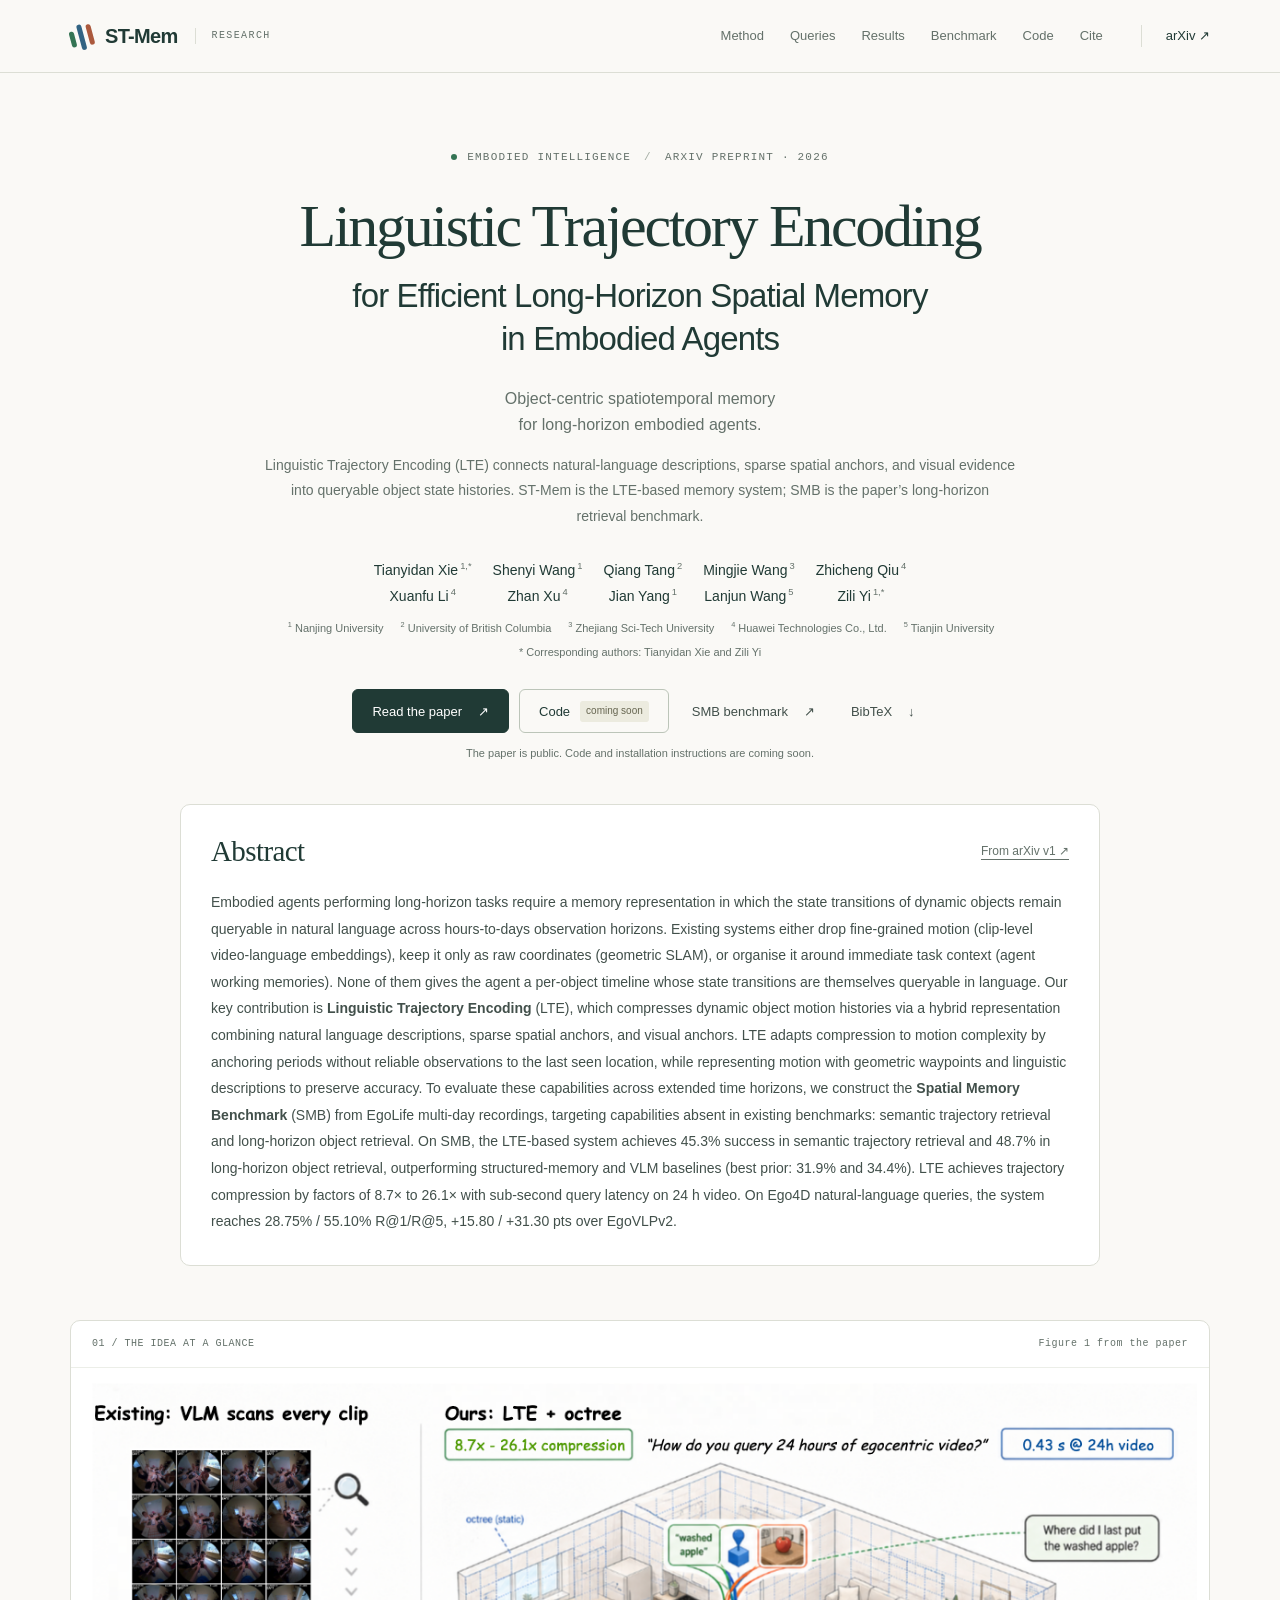
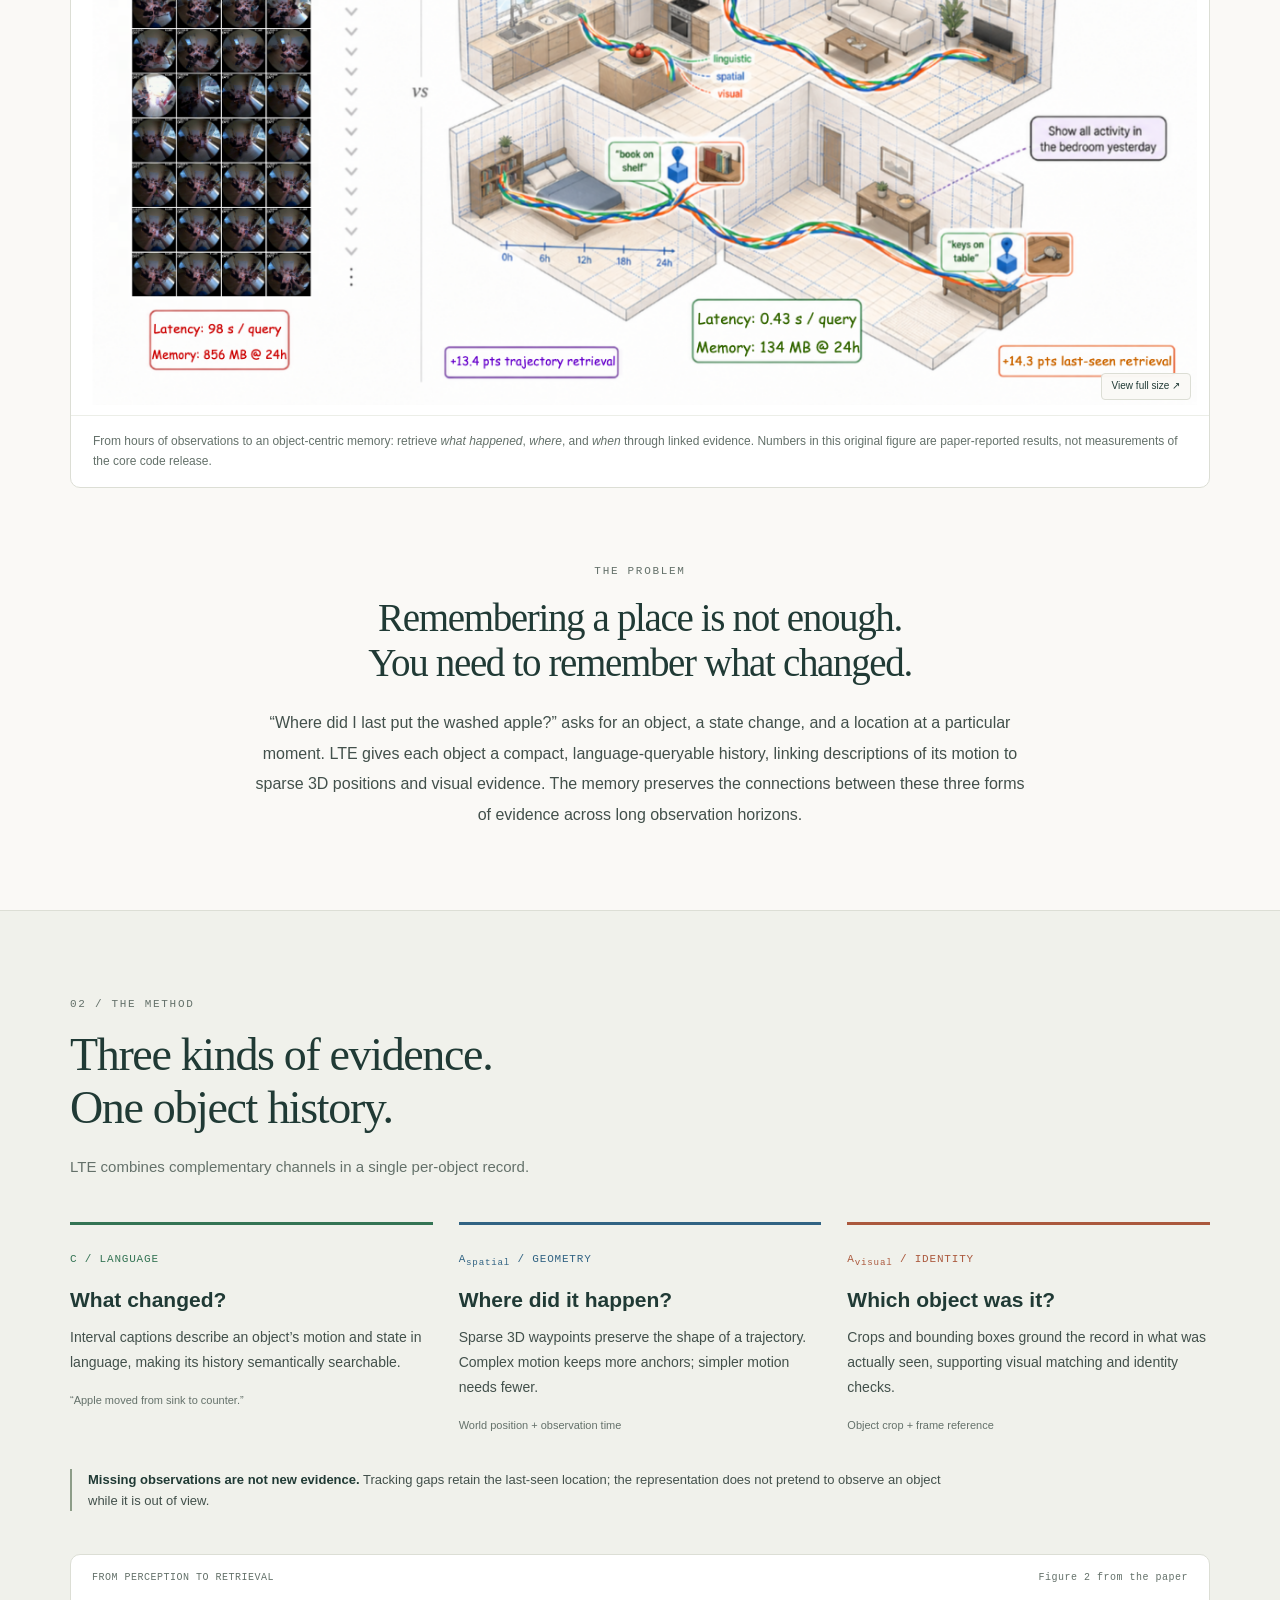
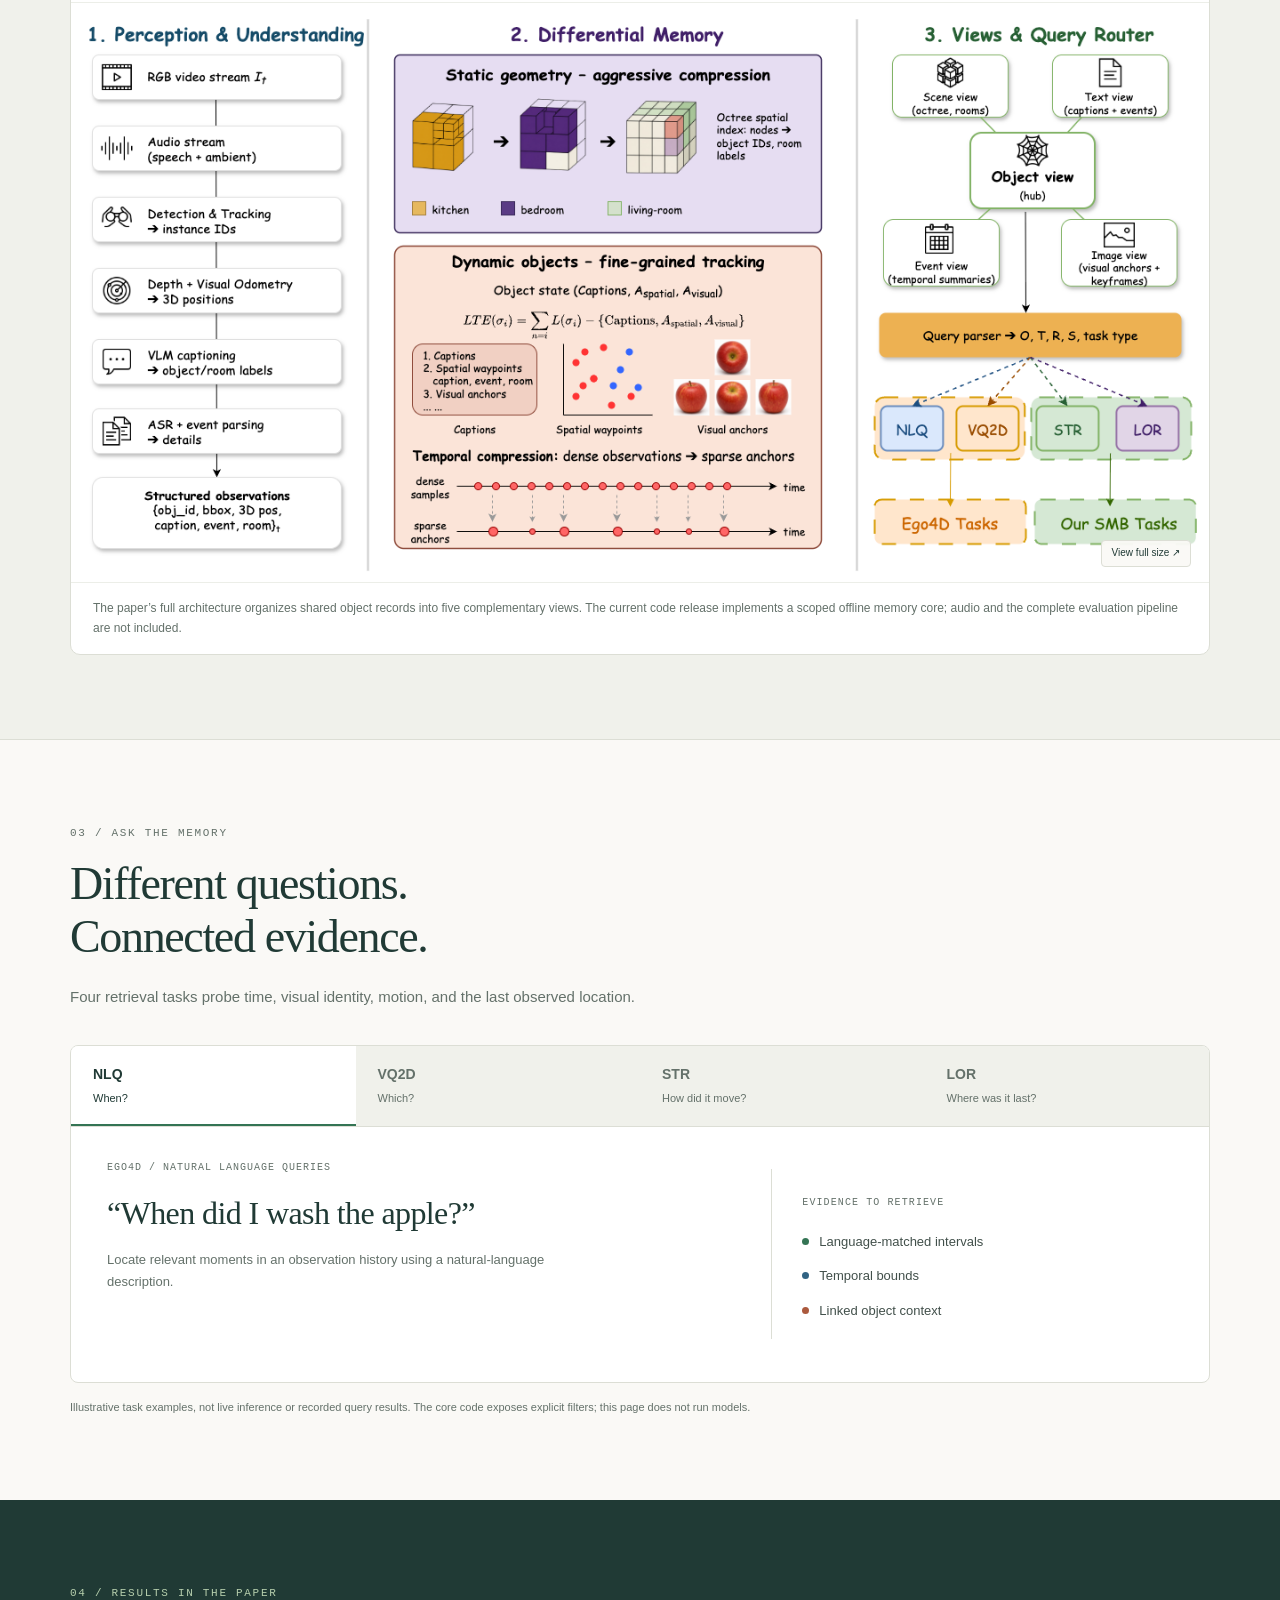
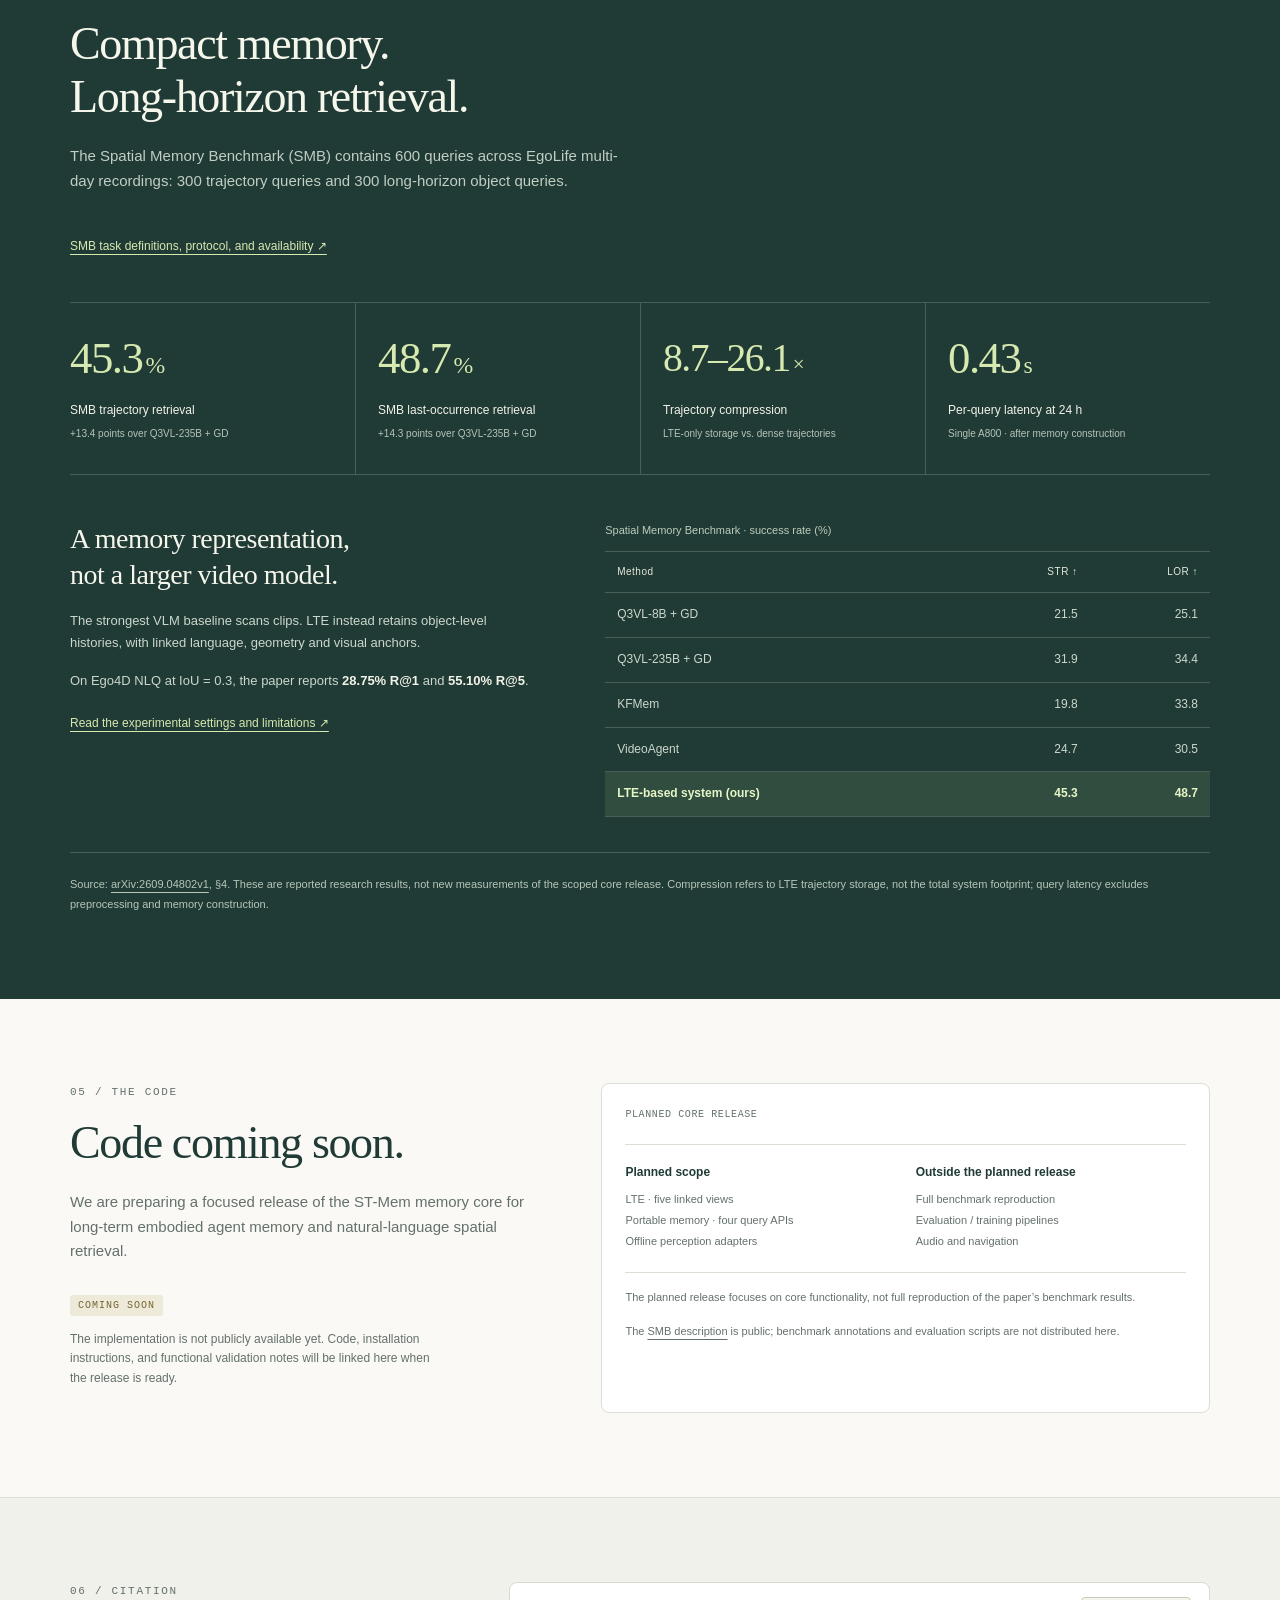
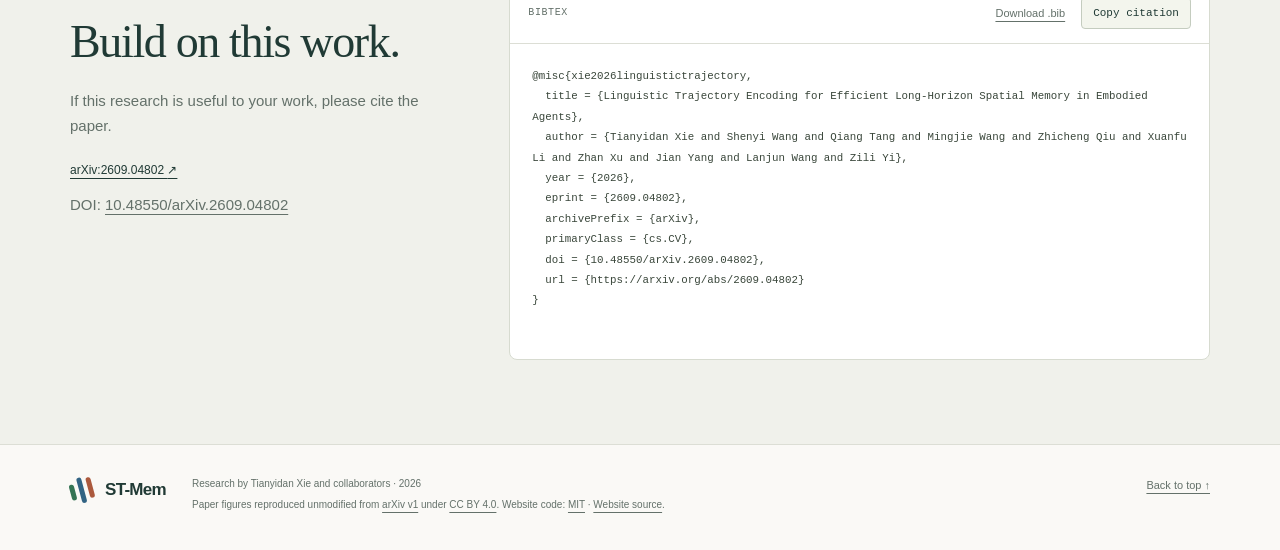
==== commit 32fe9db9: "Improve LTE discovery metadata and publish SMB description" ====
--- a/index.html
+++ b/index.html
@@ -4,19 +4,22 @@
     <meta charset="utf-8" />
     <meta name="viewport" content="width=device-width, initial-scale=1" />
     <meta name="color-scheme" content="light" />
-    <title>ST-Mem · Linguistic Trajectory Encoding</title>
+    <title>
+      Linguistic Trajectory Encoding for Efficient Long-Horizon Spatial Memory
+      in Embodied Agents
+    </title>
     <meta
       name="description"
-      content="Linguistic Trajectory Encoding connects language, sparse 3D locations, and visual evidence to build queryable long-horizon memory for embodied agents."
+      content="Linguistic Trajectory Encoding (LTE): object-centric spatiotemporal memory for long-horizon embodied agents. Paper, method, and Spatial Memory Benchmark (SMB)."
     />
     <meta property="og:type" content="article" />
     <meta
       property="og:title"
-      content="ST-Mem: Linguistic Trajectory Encoding"
+      content="Linguistic Trajectory Encoding for Efficient Long-Horizon Spatial Memory in Embodied Agents"
     />
     <meta
       property="og:description"
-      content="An object’s history, remembered in language and grounded in space. Read the paper and explore the method. Code coming soon."
+      content="Object-centric spatiotemporal memory through language, spatial anchors, and visual evidence. Explore LTE and the Spatial Memory Benchmark. Code coming soon."
     />
     <link rel="canonical" href="https://sealical.github.io/st-mem/" />
     <meta property="og:url" content="https://sealical.github.io/st-mem/" />
@@ -34,11 +37,11 @@
     <meta name="twitter:card" content="summary_large_image" />
     <meta
       name="twitter:title"
-      content="ST-Mem: Linguistic Trajectory Encoding"
+      content="Linguistic Trajectory Encoding for Efficient Long-Horizon Spatial Memory in Embodied Agents"
     />
     <meta
       name="twitter:description"
-      content="An object’s history, remembered in language and grounded in space. Read the paper and explore the method. Code coming soon."
+      content="Object-centric spatiotemporal memory through language, spatial anchors, and visual evidence. Explore LTE and the Spatial Memory Benchmark. Code coming soon."
     />
     <meta
       name="twitter:image"
@@ -66,6 +69,190 @@
     <meta name="citation_arxiv_id" content="2609.04802" />
     <meta name="citation_doi" content="10.48550/arXiv.2609.04802" />
     <meta name="citation_pdf_url" content="https://arxiv.org/pdf/2609.04802" />
+    <script type="application/ld+json">
+      {
+        "@context": "https://schema.org",
+        "@graph": [
+          {
+            "@type": "WebSite",
+            "@id": "https://sealical.github.io/st-mem/#website",
+            "name": "ST-Mem — Linguistic Trajectory Encoding",
+            "url": "https://sealical.github.io/st-mem/",
+            "inLanguage": "en"
+          },
+          {
+            "@type": "WebPage",
+            "@id": "https://sealical.github.io/st-mem/#webpage",
+            "url": "https://sealical.github.io/st-mem/",
+            "name": "Linguistic Trajectory Encoding for Efficient Long-Horizon Spatial Memory in Embodied Agents",
+            "isPartOf": { "@id": "https://sealical.github.io/st-mem/#website" },
+            "mainEntity": {
+              "@id": "https://doi.org/10.48550/arXiv.2609.04802"
+            },
+            "relatedLink": "https://sealical.github.io/st-mem/benchmark/",
+            "inLanguage": "en"
+          },
+          {
+            "@type": "ScholarlyArticle",
+            "@id": "https://doi.org/10.48550/arXiv.2609.04802",
+            "name": "Linguistic Trajectory Encoding for Efficient Long-Horizon Spatial Memory in Embodied Agents",
+            "headline": "Linguistic Trajectory Encoding for Efficient Long-Horizon Spatial Memory in Embodied Agents",
+            "url": "https://arxiv.org/abs/2609.04802",
+            "sameAs": [
+              "https://arxiv.org/abs/2609.04802",
+              "https://openalex.org/W7211917746"
+            ],
+            "identifier": [
+              {
+                "@type": "PropertyValue",
+                "propertyID": "DOI",
+                "value": "10.48550/arXiv.2609.04802"
+              },
+              {
+                "@type": "PropertyValue",
+                "propertyID": "arXiv",
+                "value": "2609.04802"
+              }
+            ],
+            "datePublished": "2026-09-04",
+            "creativeWorkStatus": "Preprint",
+            "inLanguage": "en",
+            "isAccessibleForFree": true,
+            "license": "https://creativecommons.org/licenses/by/4.0/",
+            "image": "https://sealical.github.io/st-mem/assets/st_mem_teaser.png",
+            "description": "Linguistic Trajectory Encoding (LTE) is an object-centric spatiotemporal memory representation combining natural-language descriptions, sparse spatial anchors, and visual anchors for long-horizon embodied agents.",
+            "abstract": "Embodied agents performing long-horizon tasks require a memory representation in which the state transitions of dynamic objects remain queryable in natural language across hours-to-days observation horizons. Existing systems either drop fine-grained motion (clip-level video-language embeddings), keep it only as raw coordinates (geometric SLAM), or organise it around immediate task context (agent working memories). None of them gives the agent a per-object timeline whose state transitions are themselves queryable in language. Our key contribution is Linguistic Trajectory Encoding (LTE), which compresses dynamic object motion histories via a hybrid representation combining natural language descriptions, sparse spatial anchors, and visual anchors. LTE adapts compression to motion complexity by anchoring periods without reliable observations to the last seen location, while representing motion with geometric waypoints and linguistic descriptions to preserve accuracy. To evaluate these capabilities across extended time horizons, we construct the Spatial Memory Benchmark (SMB) from EgoLife multi-day recordings, targeting capabilities absent in existing benchmarks: semantic trajectory retrieval and long-horizon object retrieval. On SMB, the LTE-based system achieves 45.3% success in semantic trajectory retrieval and 48.7% in long-horizon object retrieval, outperforming structured-memory and VLM baselines (best prior: 31.9% and 34.4%). LTE achieves trajectory compression by factors of 8.7× to 26.1× with sub-second query latency on 24 h video. On Ego4D natural-language queries, the system reaches 28.75% / 55.10% R@1/R@5, +15.80 / +31.30 pts over EgoVLPv2.",
+            "keywords": [
+              "Linguistic Trajectory Encoding",
+              "object-centric memory",
+              "spatiotemporal memory",
+              "embodied agent memory",
+              "trajectory compression",
+              "semantic trajectory retrieval",
+              "long-horizon object retrieval",
+              "Spatial Memory Benchmark"
+            ],
+            "author": [
+              {
+                "@type": "Person",
+                "name": "Tianyidan Xie",
+                "givenName": "Tianyidan",
+                "familyName": "Xie",
+                "affiliation": {
+                  "@id": "https://sealical.github.io/st-mem/#nju"
+                }
+              },
+              {
+                "@type": "Person",
+                "name": "Shenyi Wang",
+                "givenName": "Shenyi",
+                "familyName": "Wang",
+                "affiliation": {
+                  "@id": "https://sealical.github.io/st-mem/#nju"
+                }
+              },
+              {
+                "@type": "Person",
+                "name": "Qiang Tang",
+                "givenName": "Qiang",
+                "familyName": "Tang",
+                "affiliation": {
+                  "@id": "https://sealical.github.io/st-mem/#ubc"
+                }
+              },
+              {
+                "@type": "Person",
+                "name": "Mingjie Wang",
+                "givenName": "Mingjie",
+                "familyName": "Wang",
+                "affiliation": {
+                  "@id": "https://sealical.github.io/st-mem/#zstu"
+                }
+              },
+              {
+                "@type": "Person",
+                "name": "Zhicheng Qiu",
+                "givenName": "Zhicheng",
+                "familyName": "Qiu",
+                "affiliation": {
+                  "@id": "https://sealical.github.io/st-mem/#huawei"
+                }
+              },
+              {
+                "@type": "Person",
+                "name": "Xuanfu Li",
+                "givenName": "Xuanfu",
+                "familyName": "Li",
+                "affiliation": {
+                  "@id": "https://sealical.github.io/st-mem/#huawei"
+                }
+              },
+              {
+                "@type": "Person",
+                "name": "Zhan Xu",
+                "givenName": "Zhan",
+                "familyName": "Xu",
+                "affiliation": {
+                  "@id": "https://sealical.github.io/st-mem/#huawei"
+                }
+              },
+              {
+                "@type": "Person",
+                "name": "Jian Yang",
+                "givenName": "Jian",
+                "familyName": "Yang",
+                "affiliation": {
+                  "@id": "https://sealical.github.io/st-mem/#nju"
+                }
+              },
+              {
+                "@type": "Person",
+                "name": "Lanjun Wang",
+                "givenName": "Lanjun",
+                "familyName": "Wang",
+                "affiliation": {
+                  "@id": "https://sealical.github.io/st-mem/#tju"
+                }
+              },
+              {
+                "@type": "Person",
+                "name": "Zili Yi",
+                "givenName": "Zili",
+                "familyName": "Yi",
+                "affiliation": {
+                  "@id": "https://sealical.github.io/st-mem/#nju"
+                }
+              }
+            ]
+          },
+          {
+            "@type": "Organization",
+            "@id": "https://sealical.github.io/st-mem/#nju",
+            "name": "Nanjing University"
+          },
+          {
+            "@type": "Organization",
+            "@id": "https://sealical.github.io/st-mem/#ubc",
+            "name": "University of British Columbia"
+          },
+          {
+            "@type": "Organization",
+            "@id": "https://sealical.github.io/st-mem/#zstu",
+            "name": "Zhejiang Sci-Tech University"
+          },
+          {
+            "@type": "Organization",
+            "@id": "https://sealical.github.io/st-mem/#huawei",
+            "name": "Huawei Technologies Co., Ltd."
+          },
+          {
+            "@type": "Organization",
+            "@id": "https://sealical.github.io/st-mem/#tju",
+            "name": "Tianjin University"
+          }
+        ]
+      }
+    </script>
     <link rel="icon" type="image/svg+xml" href="assets/favicon.svg" />
     <link rel="stylesheet" href="assets/site.css" />
     <script src="assets/site.js" defer></script>
@@ -81,8 +268,8 @@
         >
         <nav class="nav-links" aria-label="Main navigation">
           <a href="#method">Method</a><a href="#queries">Queries</a
-          ><a href="#results">Results</a><a href="#code">Code</a
-          ><a href="#citation">Cite</a>
+          ><a href="#results">Results</a><a href="benchmark/">Benchmark</a
+          ><a href="#code">Code</a><a href="#citation">Cite</a>
         </nav>
         <a
           class="header-paper"
@@ -111,8 +298,14 @@
           >
         </h1>
         <p class="hero-summary">
-          An object’s history, remembered in language.<br />Grounded in space.
-          Connected through time.
+          Object-centric spatiotemporal memory<br />for long-horizon embodied
+          agents.
+        </p>
+        <p class="hero-description">
+          Linguistic Trajectory Encoding (LTE) connects natural-language
+          descriptions, sparse spatial anchors, and visual evidence into
+          queryable object state histories. ST-Mem is the LTE-based memory
+          system; SMB is the paper’s long-horizon retrieval benchmark.
         </p>
         <div class="authors" aria-label="Authors in paper order">
           <span>Tianyidan Xie<sup>1,*</sup></span
@@ -149,6 +342,9 @@
           <a class="button button-secondary" href="#code"
             >Code <span class="button-badge">coming soon</span></a
           >
+          <a class="button button-text" href="benchmark/"
+            >SMB benchmark <span aria-hidden="true">↗</span></a
+          >
           <a class="button button-text" href="#citation"
             >BibTeX <span aria-hidden="true">↓</span></a
           >
@@ -156,6 +352,50 @@
         <p class="release-note">
           The paper is public. Code and installation instructions are coming
           soon.
+        </p>
+      </section>
+
+      <section
+        class="container abstract-section"
+        id="abstract"
+        aria-labelledby="abstract-title"
+      >
+        <div class="abstract-heading">
+          <h2 id="abstract-title">Abstract</h2>
+          <a
+            href="https://arxiv.org/abs/2609.04802v1"
+            target="_blank"
+            rel="noopener noreferrer"
+            >From arXiv v1 ↗</a
+          >
+        </div>
+        <p id="paper-abstract">
+          Embodied agents performing long-horizon tasks require a memory
+          representation in which the state transitions of dynamic objects
+          remain queryable in natural language across hours-to-days observation
+          horizons. Existing systems either drop fine-grained motion (clip-level
+          video-language embeddings), keep it only as raw coordinates (geometric
+          SLAM), or organise it around immediate task context (agent working
+          memories). None of them gives the agent a per-object timeline whose
+          state transitions are themselves queryable in language. Our key
+          contribution is <strong>Linguistic Trajectory Encoding</strong> (LTE),
+          which compresses dynamic object motion histories via a hybrid
+          representation combining natural language descriptions, sparse spatial
+          anchors, and visual anchors. LTE adapts compression to motion
+          complexity by anchoring periods without reliable observations to the
+          last seen location, while representing motion with geometric waypoints
+          and linguistic descriptions to preserve accuracy. To evaluate these
+          capabilities across extended time horizons, we construct the
+          <strong>Spatial Memory Benchmark</strong> (SMB) from EgoLife multi-day
+          recordings, targeting capabilities absent in existing benchmarks:
+          semantic trajectory retrieval and long-horizon object retrieval. On
+          SMB, the LTE-based system achieves 45.3% success in semantic
+          trajectory retrieval and 48.7% in long-horizon object retrieval,
+          outperforming structured-memory and VLM baselines (best prior: 31.9%
+          and 34.4%). LTE achieves trajectory compression by factors of 8.7× to
+          26.1× with sub-second query latency on 24 h video. On Ego4D
+          natural-language queries, the system reaches 28.75% / 55.10% R@1/R@5,
+          +15.80 / +31.30 pts over EgoVLPv2.
         </p>
       </section>
 
@@ -499,6 +739,11 @@
               EgoLife multi-day recordings: 300 trajectory queries and 300
               long-horizon object queries.
             </p>
+            <p>
+              <a class="light-link" href="benchmark/"
+                >SMB task definitions, protocol, and availability ↗</a
+              >
+            </p>
           </div>
           <div class="metrics" aria-label="Paper-reported headline results">
             <div class="metric">
@@ -611,9 +856,9 @@
             <p class="eyebrow">05 / THE CODE</p>
             <h2 id="code-title">Code coming soon.</h2>
             <p>
-              We are preparing a focused release of the ST-Mem memory core:
-              start with a small CPU example, then connect offline perception
-              for a real video.
+              We are preparing a focused release of the ST-Mem memory core for
+              long-term embodied agent memory and natural-language spatial
+              retrieval.
             </p>
             <div class="availability">
               <span class="availability-label">COMING SOON</span>
@@ -626,21 +871,8 @@
           </div>
           <div class="code-card">
             <div class="code-topline">
-              <span>PREVIEW · AFTER THE CODE RELEASE</span
-              ><span>Python 3.11+</span>
-            </div>
-            <pre
-              class="command-code"
-            ><code><span class="code-comment"># From the embodied-slam checkout</span>
-python -m pip install -e '.[stmem]'
-
-<span class="code-comment"># Synthetic example · no weights or GPU</span>
-embodied-stmem demo \
-  --output outputs/stmem-demo</code></pre>
-            <p>
-              Build → save → reload → query. Use a new output directory for each
-              demo run.
-            </p>
+              <span>PLANNED CORE RELEASE</span>
+            </div>
             <div class="scope-grid">
               <div>
                 <h3>Planned scope</h3>
@@ -660,6 +892,10 @@
             <p>
               The planned release focuses on core functionality, not full
               reproduction of the paper’s benchmark results.
+            </p>
+            <p class="release-scope-note">
+              The <a href="benchmark/">SMB description</a> is public; benchmark
+              annotations and evaluation scripts are not distributed here.
             </p>
           </div>
         </div>
--- a/assets/site.css
+++ b/assets/site.css
@@ -337,6 +337,161 @@
   color: var(--muted);
   margin-top: 11px;
 }
+.hero-description {
+  max-width: 750px;
+  margin: 16px auto 0;
+  font-size: 14px;
+  line-height: 1.8;
+  color: var(--muted);
+}
+.abstract-section {
+  max-width: 920px;
+  margin-bottom: 54px;
+  padding: 30px;
+  border: 1px solid var(--line);
+  border-radius: 10px;
+  background: #fff;
+}
+.abstract-heading {
+  display: flex;
+  flex-wrap: wrap;
+  align-items: center;
+  justify-content: space-between;
+  gap: 16px;
+  margin-bottom: 20px;
+}
+.abstract-heading h2 {
+  font-size: 29px;
+  letter-spacing: -0.6px;
+}
+.abstract-heading a {
+  font-size: 12px;
+  color: var(--muted);
+}
+#paper-abstract {
+  font-size: 14px;
+  line-height: 1.9;
+}
+.release-scope-note {
+  margin-top: 16px;
+}
+.benchmark-hero {
+  max-width: 960px;
+  margin-inline: auto;
+}
+.benchmark-facts {
+  display: grid;
+  grid-template-columns: repeat(3, 1fr);
+  gap: 24px;
+  margin-top: 36px;
+}
+.benchmark-facts div {
+  padding: 20px;
+  border-top: 2px solid var(--line);
+}
+.benchmark-facts dt {
+  font-family: Georgia, serif;
+  font-size: 34px;
+  color: var(--ink);
+}
+.benchmark-facts dd {
+  margin: 4px 0 0;
+  font-size: 12px;
+  color: var(--muted);
+}
+.benchmark-grid {
+  display: grid;
+  grid-template-columns: repeat(2, minmax(0, 1fr));
+  gap: 32px;
+  margin-top: 36px;
+}
+.benchmark-card {
+  padding: 28px;
+  border: 1px solid var(--line);
+  border-top: 3px solid var(--green);
+  border-radius: 8px;
+  background: white;
+}
+.benchmark-card:nth-child(2) {
+  border-top-color: var(--blue);
+}
+.benchmark-card h3 {
+  font-size: 25px;
+  margin-block: 10px 18px;
+}
+.benchmark-card p {
+  margin-top: 14px;
+  font-size: 14px;
+}
+.benchmark-card dl {
+  margin: 22px 0 0;
+  font-size: 13px;
+}
+.benchmark-card dt {
+  color: var(--ink);
+  font-weight: 600;
+  margin-top: 12px;
+}
+.benchmark-card dd {
+  margin: 4px 0 0;
+}
+.benchmark-copy {
+  max-width: 800px;
+}
+.benchmark-copy h3 {
+  margin-top: 30px;
+  font-size: 22px;
+}
+.benchmark-copy > p,
+.benchmark-copy > ol {
+  margin-top: 22px;
+  font-size: 15px;
+  line-height: 1.9;
+}
+.benchmark-copy li + li {
+  margin-top: 10px;
+}
+.benchmark-results {
+  margin-top: 30px;
+}
+.benchmark-results table {
+  width: 100%;
+}
+.benchmark-results th,
+.benchmark-results td {
+  color: var(--body);
+  border-color: var(--line);
+}
+.benchmark-results caption,
+.benchmark-results thead th {
+  color: var(--muted);
+}
+.benchmark-results .ours-row {
+  background: #e5eee4;
+}
+.benchmark-status {
+  margin-top: 26px;
+}
+@media (max-width: 760px) {
+  .benchmark-grid {
+    grid-template-columns: 1fr;
+  }
+  .abstract-section {
+    padding: 22px;
+  }
+  .benchmark-facts {
+    gap: 8px;
+  }
+  .benchmark-facts div {
+    padding: 12px 4px;
+  }
+  .benchmark-facts dt {
+    font-size: 28px;
+  }
+  .benchmark-card {
+    padding: 22px;
+  }
+}
 .paper-figure {
   background: #fff;
   border: 1px solid var(--line);
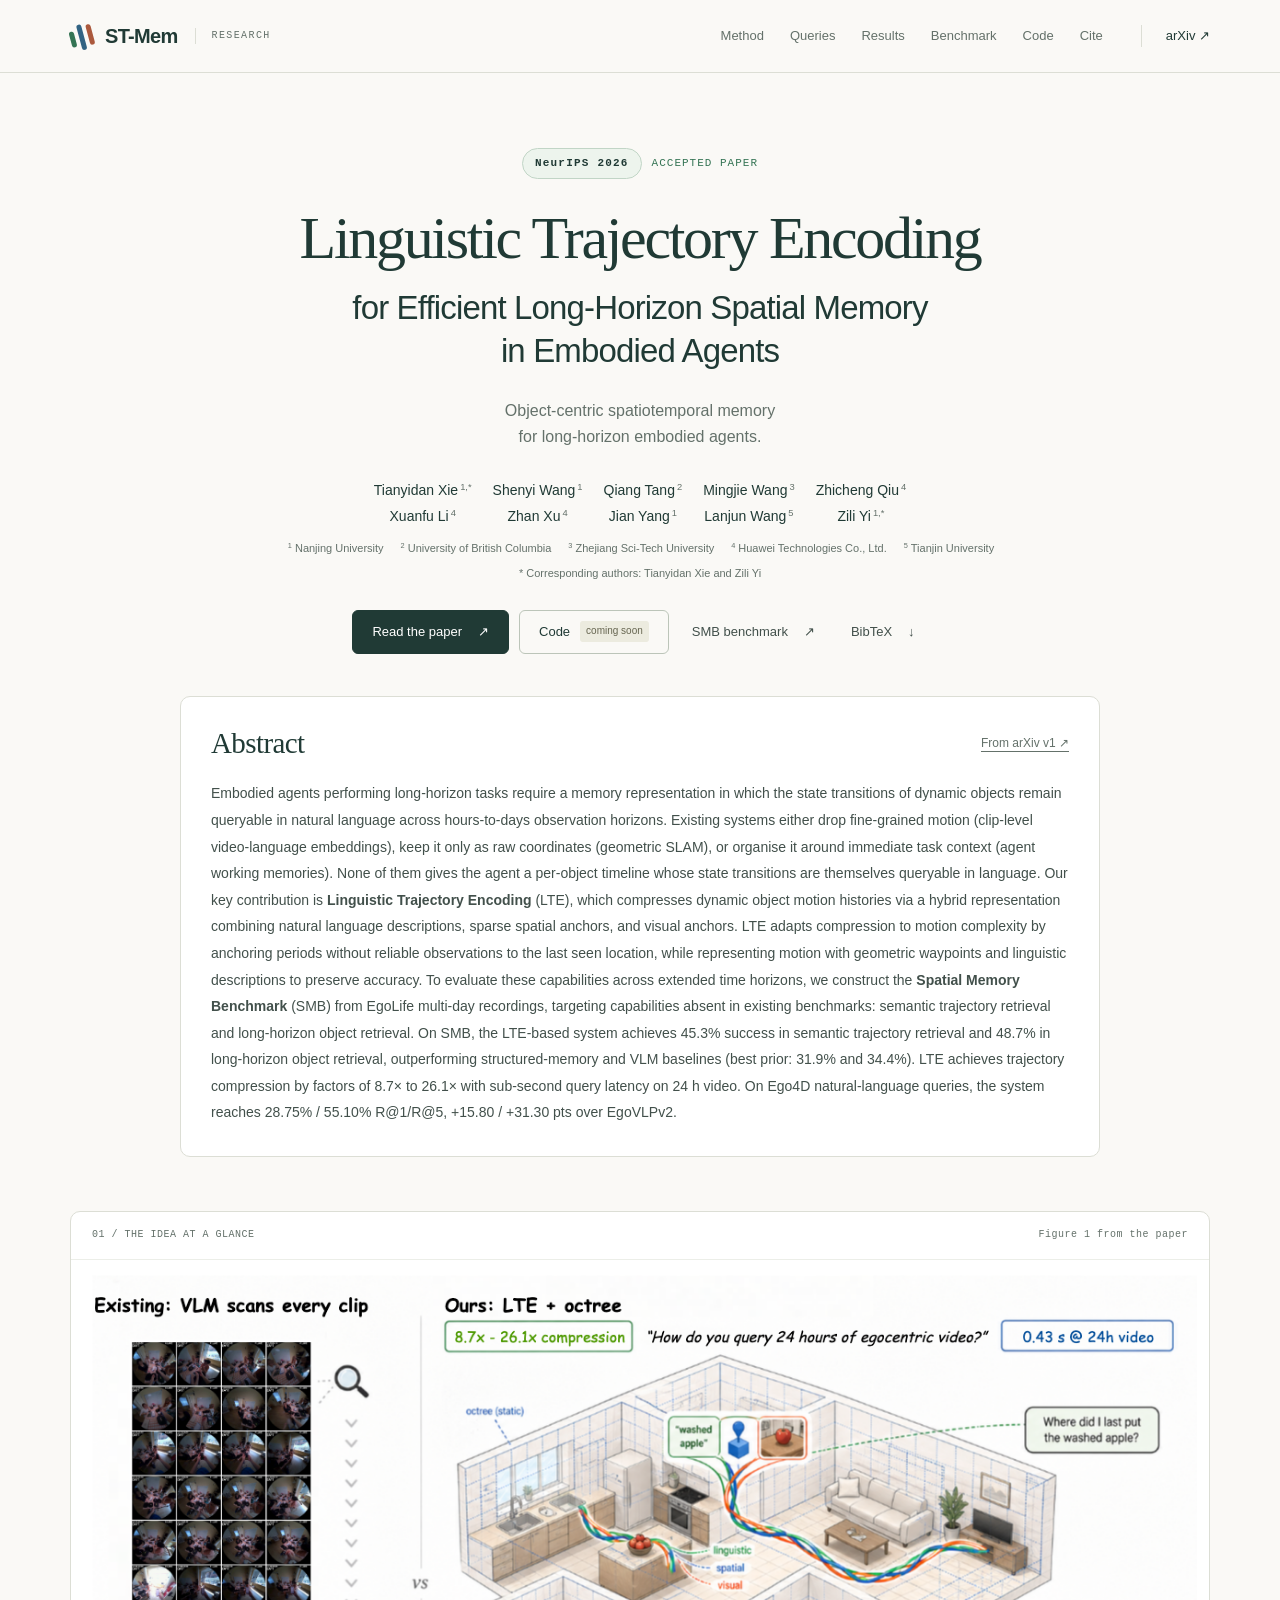
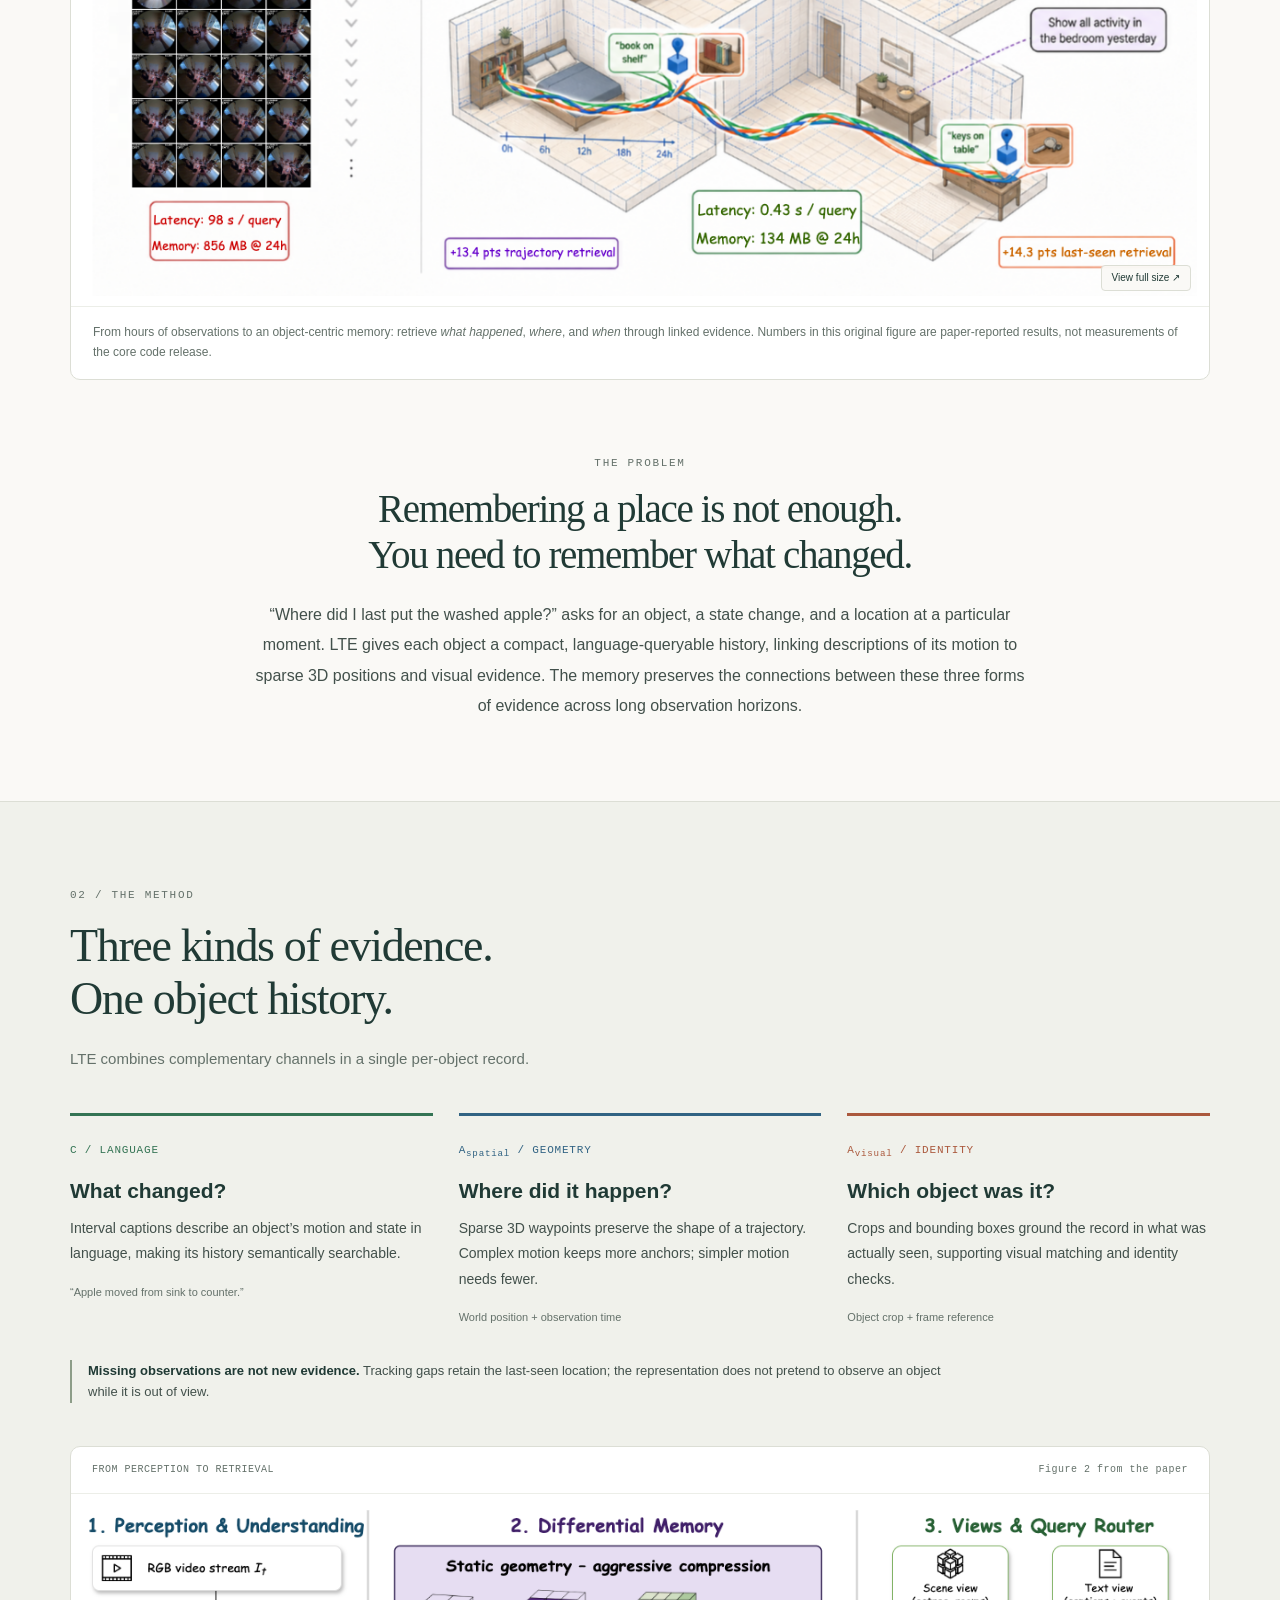
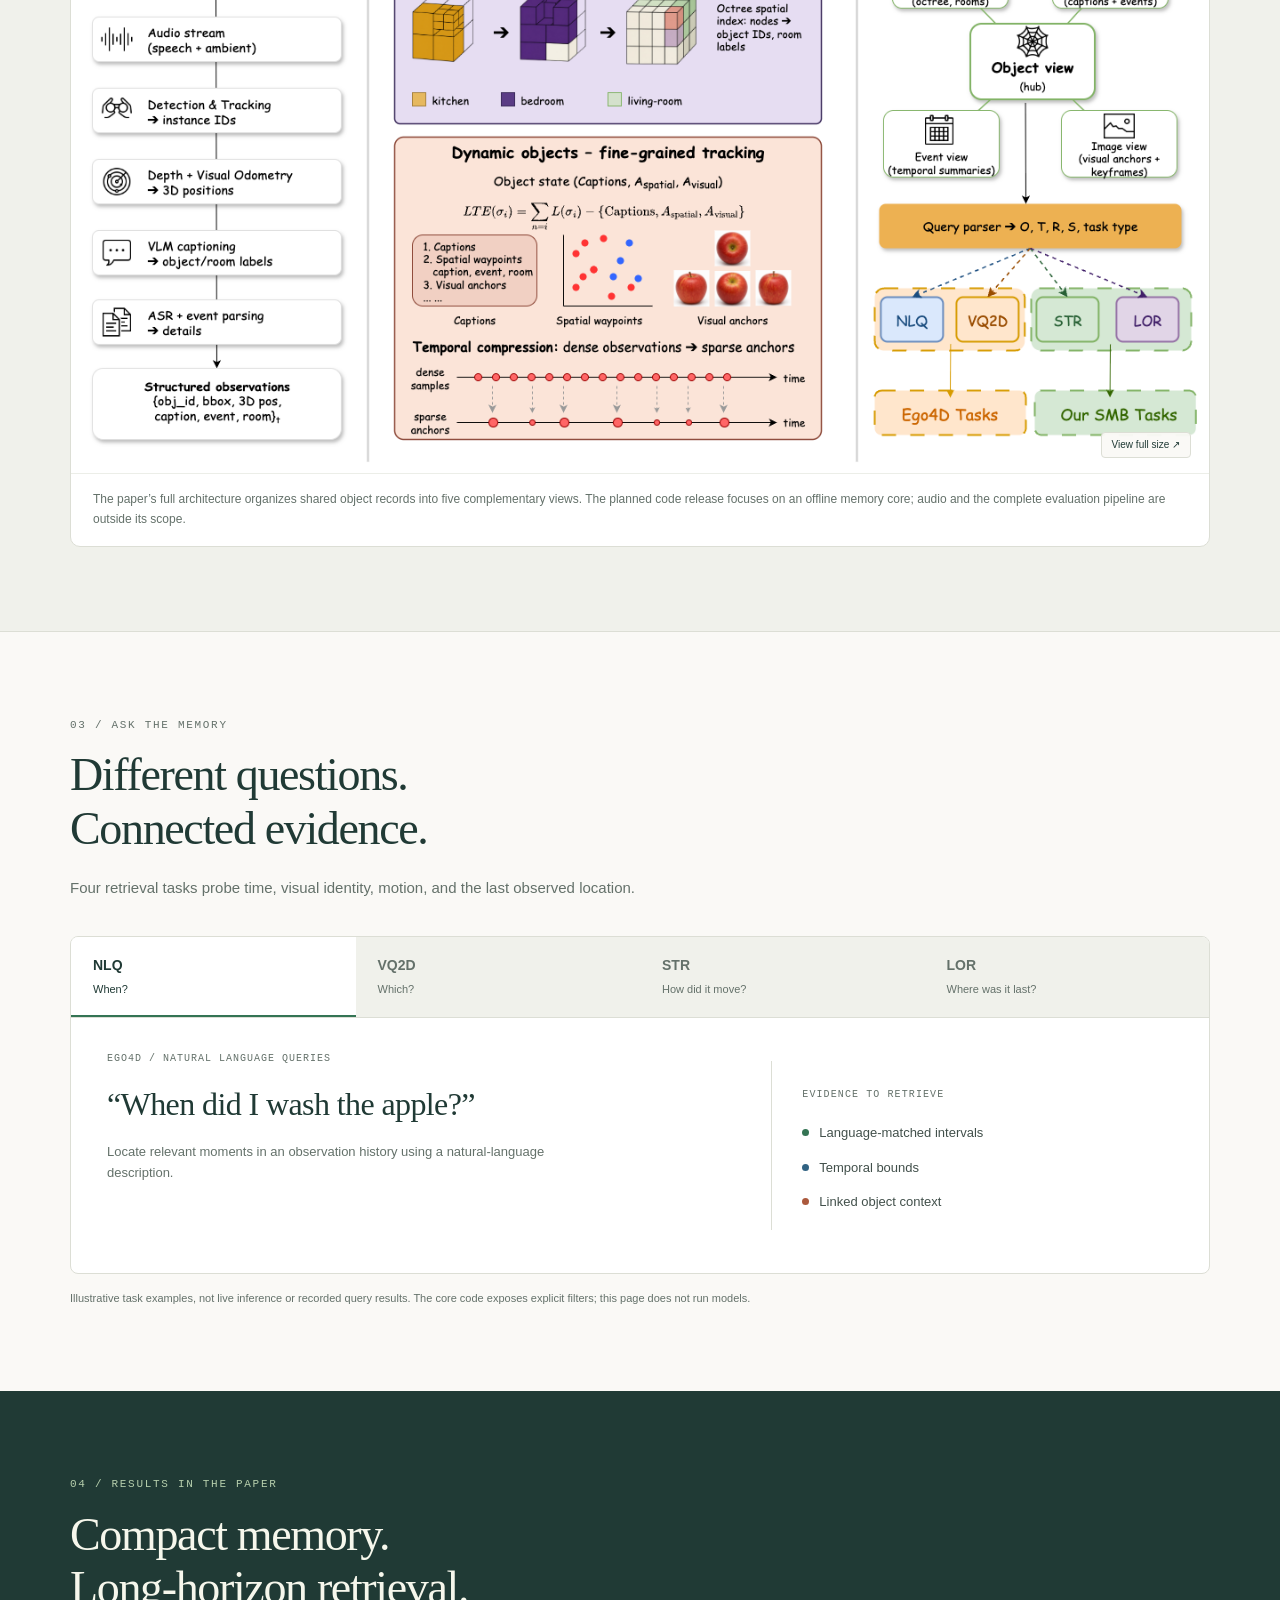
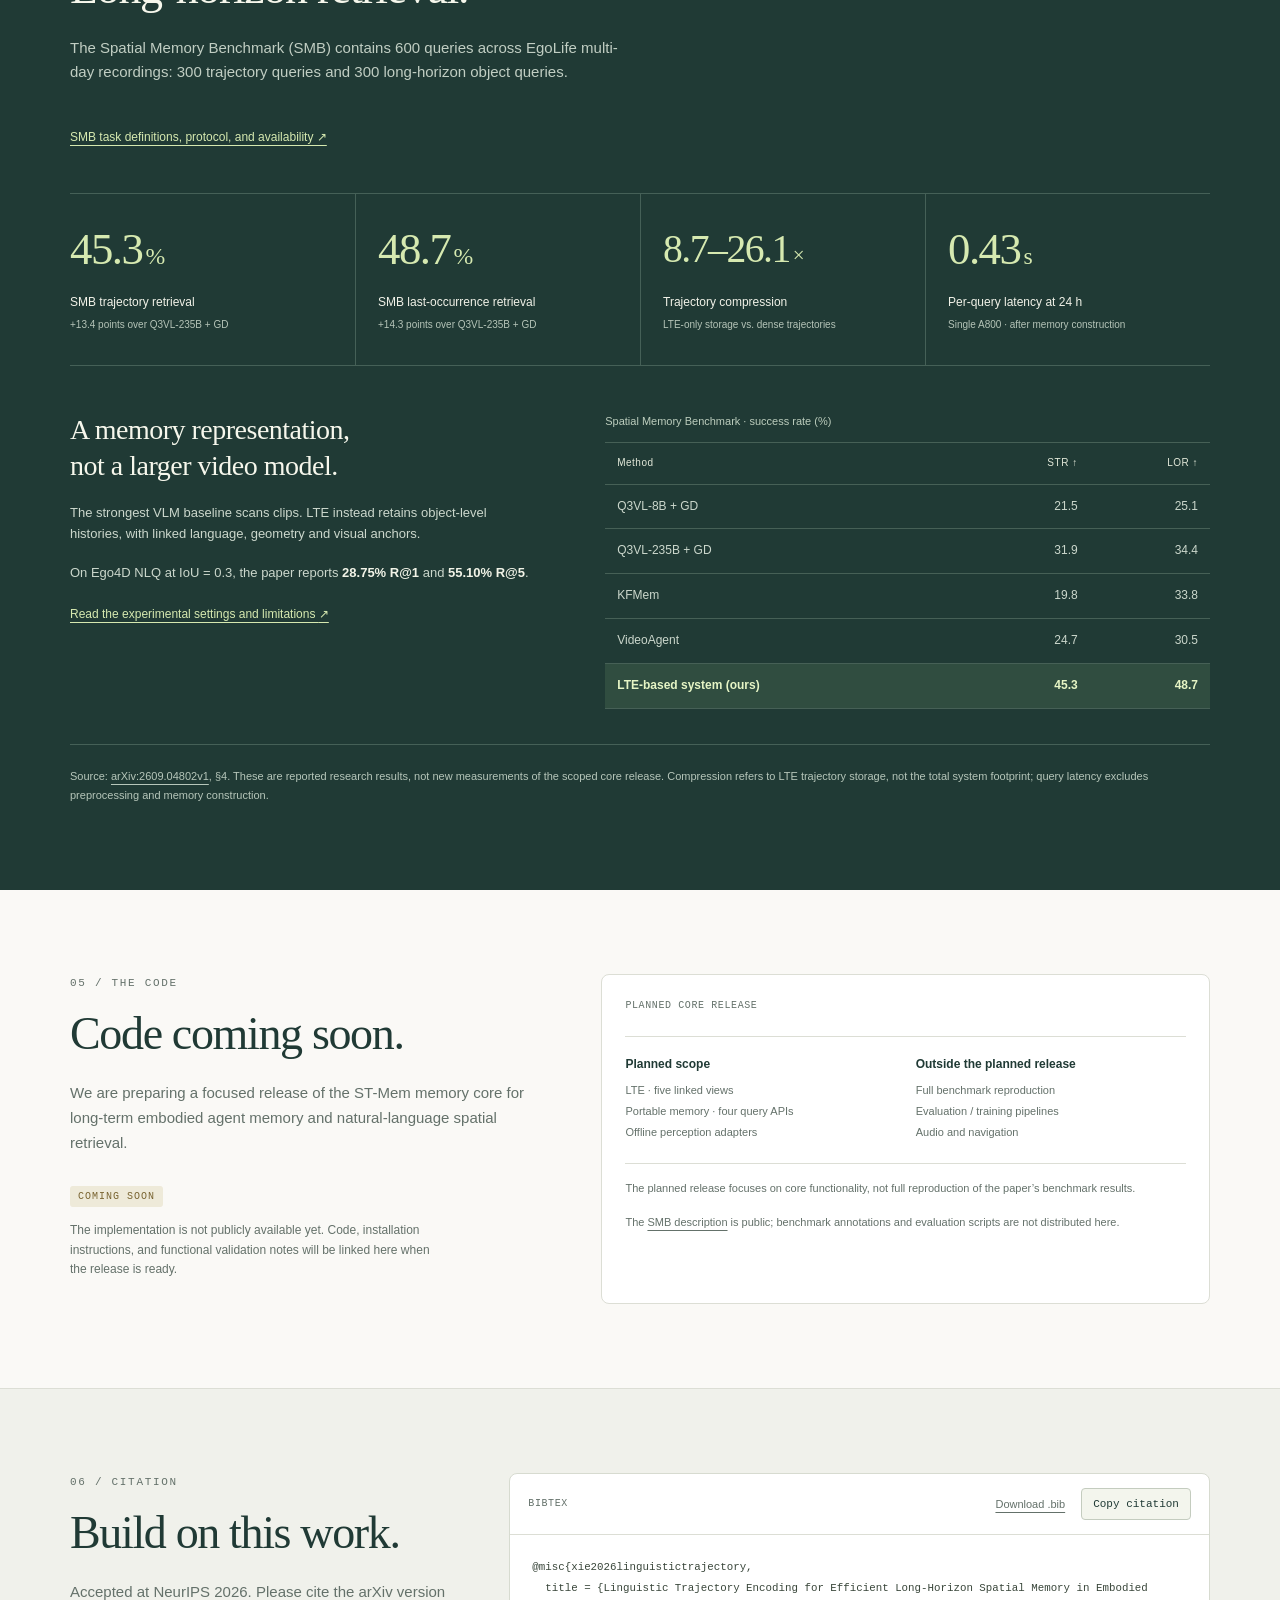
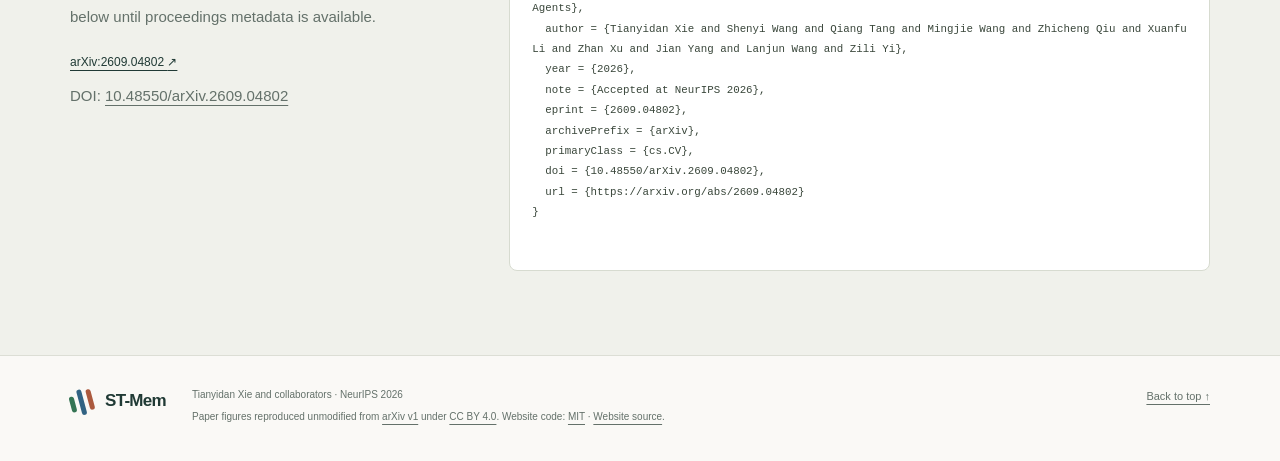
==== commit 41de9211: "Announce NeurIPS 2026 acceptance and streamline project presentation" ====
--- a/index.html
+++ b/index.html
@@ -10,7 +10,7 @@
     </title>
     <meta
       name="description"
-      content="Linguistic Trajectory Encoding (LTE): object-centric spatiotemporal memory for long-horizon embodied agents. Paper, method, and Spatial Memory Benchmark (SMB)."
+      content="Accepted at NeurIPS 2026. Linguistic Trajectory Encoding (LTE): object-centric spatiotemporal memory for long-horizon embodied agents. Paper and Spatial Memory Benchmark (SMB)."
     />
     <meta property="og:type" content="article" />
     <meta
@@ -19,7 +19,7 @@
     />
     <meta
       property="og:description"
-      content="Object-centric spatiotemporal memory through language, spatial anchors, and visual evidence. Explore LTE and the Spatial Memory Benchmark. Code coming soon."
+      content="NeurIPS 2026 · Accepted. Object-centric spatiotemporal memory through language, spatial anchors, and visual evidence. Explore LTE and SMB. Code coming soon."
     />
     <link rel="canonical" href="https://sealical.github.io/st-mem/" />
     <meta property="og:url" content="https://sealical.github.io/st-mem/" />
@@ -41,7 +41,7 @@
     />
     <meta
       name="twitter:description"
-      content="Object-centric spatiotemporal memory through language, spatial anchors, and visual evidence. Explore LTE and the Spatial Memory Benchmark. Code coming soon."
+      content="NeurIPS 2026 · Accepted. Object-centric spatiotemporal memory through language, spatial anchors, and visual evidence. Explore LTE and SMB. Code coming soon."
     />
     <meta
       name="twitter:image"
@@ -115,7 +115,7 @@
               }
             ],
             "datePublished": "2026-09-04",
-            "creativeWorkStatus": "Preprint",
+            "creativeWorkStatus": "Accepted at NeurIPS 2026",
             "inLanguage": "en",
             "isAccessibleForFree": true,
             "license": "https://creativecommons.org/licenses/by/4.0/",
@@ -284,9 +284,8 @@
     <main id="main">
       <section class="hero container" id="top" aria-labelledby="paper-title">
         <p class="eyebrow">
-          <span class="status-dot" aria-hidden="true"></span> Embodied
-          intelligence <span class="eyebrow-divider">/</span> arXiv preprint ·
-          2026
+          <span class="publication-tag">NeurIPS 2026</span>
+          <span class="publication-status">Accepted paper</span>
         </p>
         <h1 id="paper-title">
           <span class="title-main">Linguistic Trajectory Encoding</span
@@ -300,12 +299,6 @@
         <p class="hero-summary">
           Object-centric spatiotemporal memory<br />for long-horizon embodied
           agents.
-        </p>
-        <p class="hero-description">
-          Linguistic Trajectory Encoding (LTE) connects natural-language
-          descriptions, sparse spatial anchors, and visual evidence into
-          queryable object state histories. ST-Mem is the LTE-based memory
-          system; SMB is the paper’s long-horizon retrieval benchmark.
         </p>
         <div class="authors" aria-label="Authors in paper order">
           <span>Tianyidan Xie<sup>1,*</sup></span
@@ -349,10 +342,6 @@
             >BibTeX <span aria-hidden="true">↓</span></a
           >
         </div>
-        <p class="release-note">
-          The paper is public. Code and installation instructions are coming
-          soon.
-        </p>
       </section>
 
       <section
@@ -528,9 +517,9 @@
             </a>
             <figcaption>
               The paper’s full architecture organizes shared object records into
-              five complementary views. The current code release implements a
-              scoped offline memory core; audio and the complete evaluation
-              pipeline are not included.
+              five complementary views. The planned code release focuses on an
+              offline memory core; audio and the complete evaluation pipeline
+              are outside its scope.
             </figcaption>
           </figure>
         </div>
@@ -911,7 +900,8 @@
             <p class="eyebrow">06 / CITATION</p>
             <h2 id="citation-title">Build on this work.</h2>
             <p>
-              If this research is useful to your work, please cite the paper.
+              Accepted at NeurIPS 2026. Please cite the arXiv version below
+              until proceedings metadata is available.
             </p>
             <a
               class="text-link"
@@ -952,6 +942,7 @@
   title = {Linguistic Trajectory Encoding for Efficient Long-Horizon Spatial Memory in Embodied Agents},
   author = {Tianyidan Xie and Shenyi Wang and Qiang Tang and Mingjie Wang and Zhicheng Qiu and Xuanfu Li and Zhan Xu and Jian Yang and Lanjun Wang and Zili Yi},
   year = {2026},
+  note = {Accepted at NeurIPS 2026},
   eprint = {2609.04802},
   archivePrefix = {arXiv},
   primaryClass = {cs.CV},
@@ -975,7 +966,7 @@
         >ST-Mem</a
       >
       <div>
-        <p>Research by Tianyidan Xie and collaborators · 2026</p>
+        <p>Tianyidan Xie and collaborators · NeurIPS 2026</p>
         <p>
           Paper figures reproduced unmodified from
           <a
--- a/assets/site.css
+++ b/assets/site.css
@@ -214,9 +214,18 @@
   background: var(--green);
   border-radius: 50%;
 }
-.eyebrow-divider {
-  color: #a4aea4;
-  margin-inline: 3px;
+.publication-tag {
+  padding: 5px 12px;
+  border: 1px solid #c1d5c6;
+  border-radius: 999px;
+  background: #edf4ed;
+  color: var(--ink);
+  font-weight: 600;
+  text-transform: none;
+}
+.publication-status {
+  color: var(--green);
+  letter-spacing: 1px;
 }
 .hero h1 {
   margin-top: 25px;
@@ -332,11 +341,6 @@
   padding: 2px 6px;
   margin-left: -6px;
 }
-.release-note {
-  font-size: 11px;
-  color: var(--muted);
-  margin-top: 11px;
-}
 .hero-description {
   max-width: 750px;
   margin: 16px auto 0;
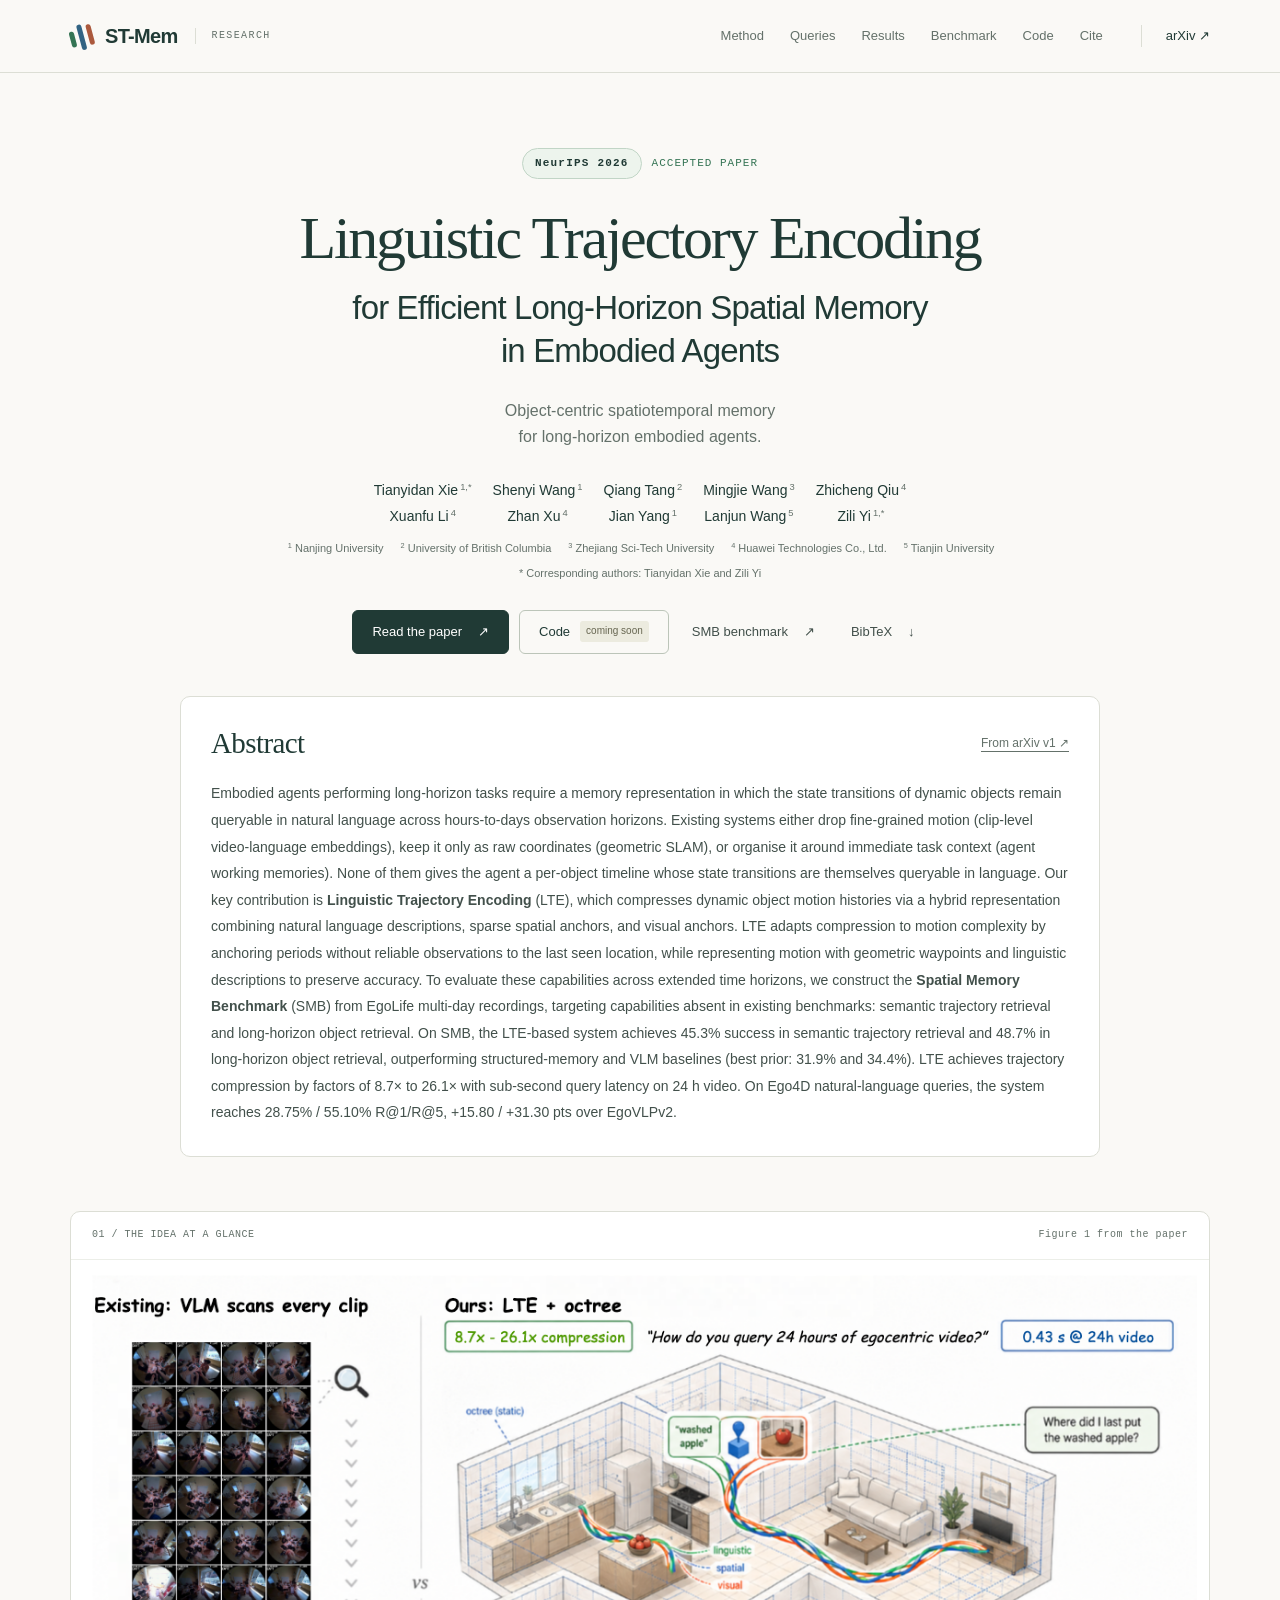
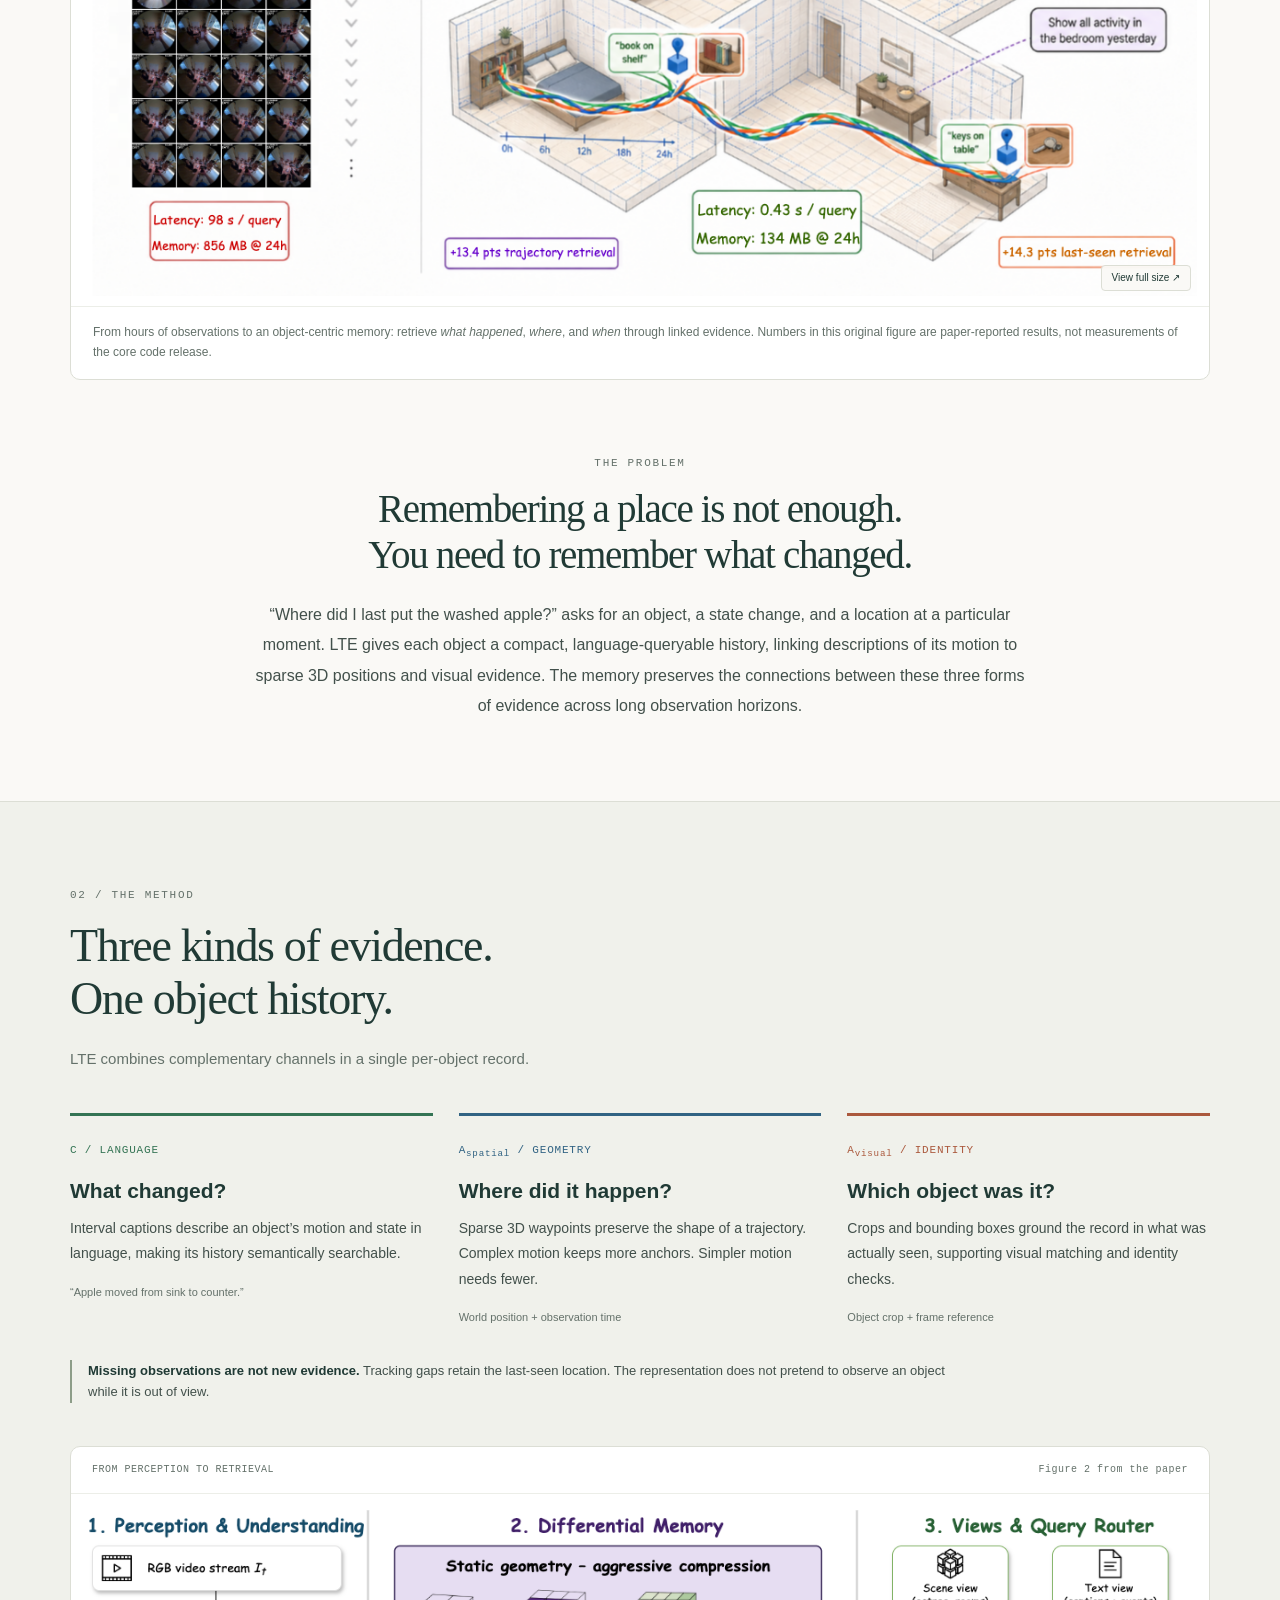
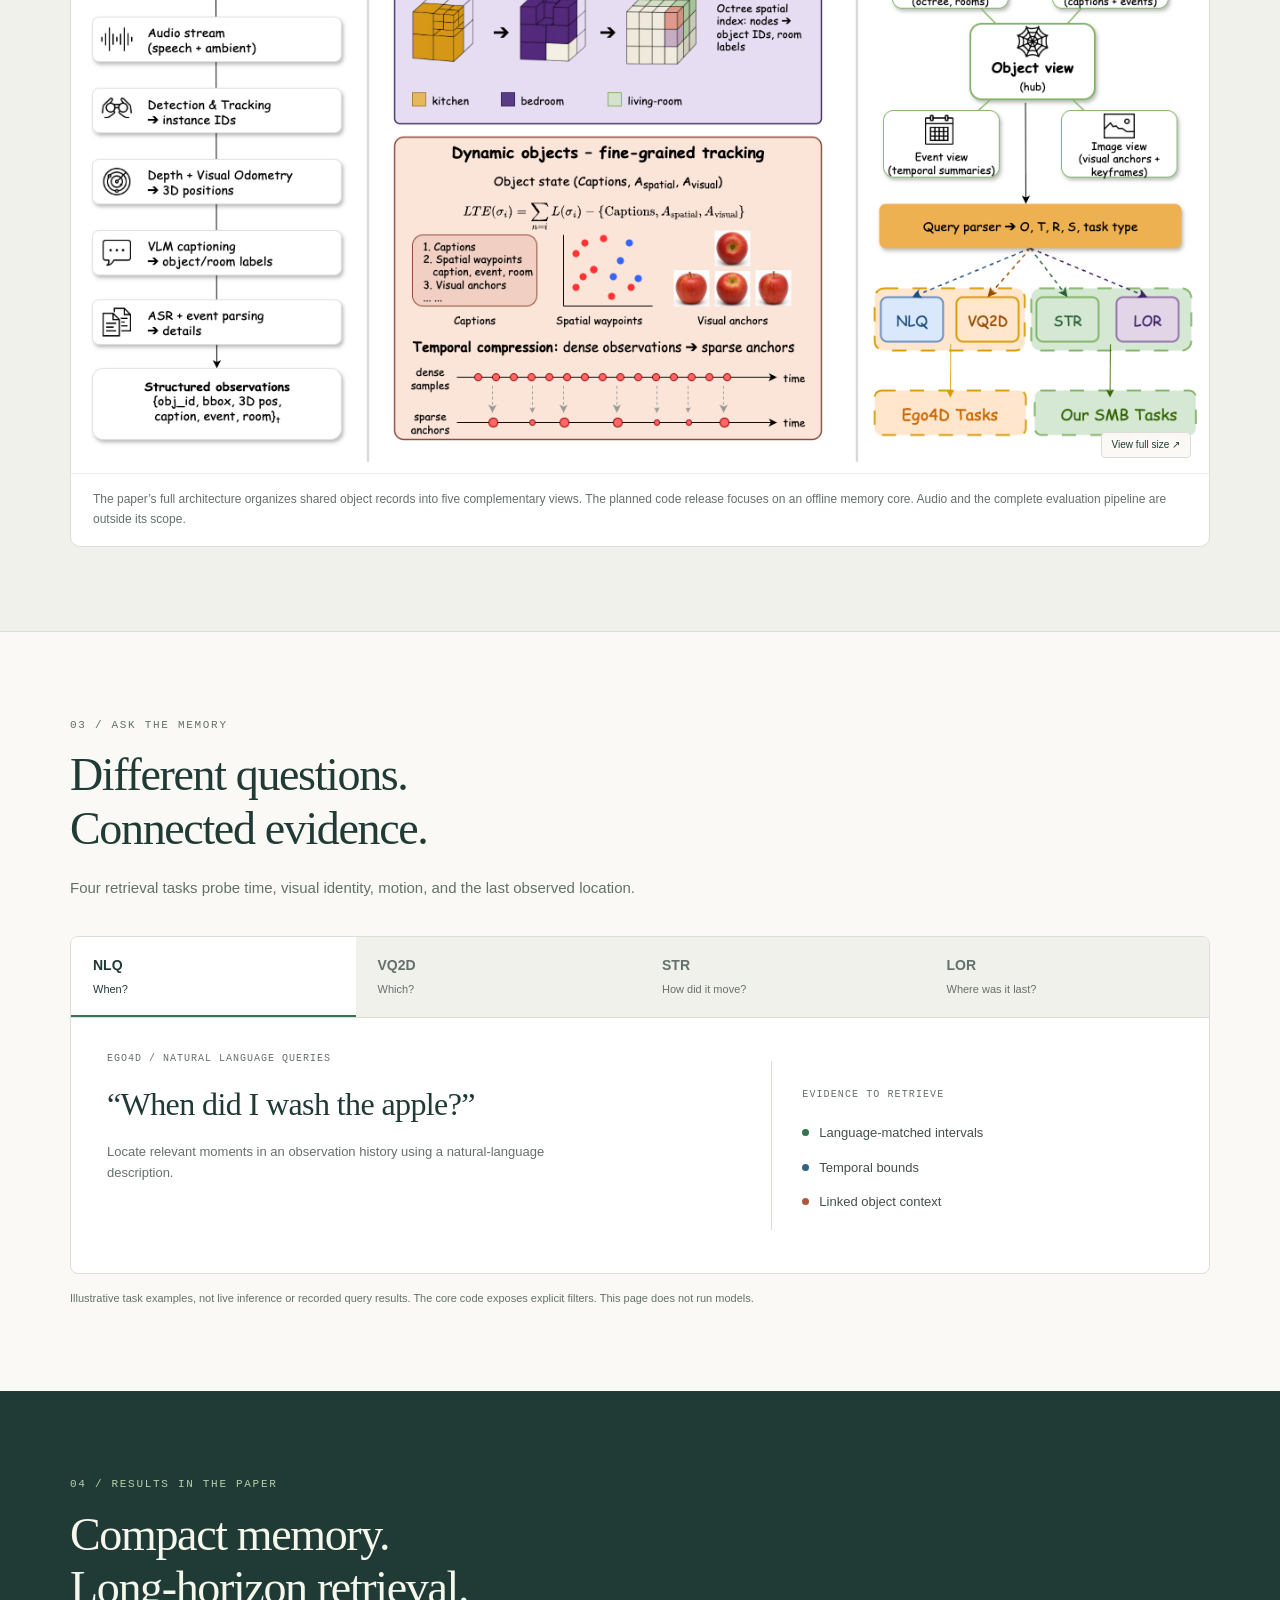
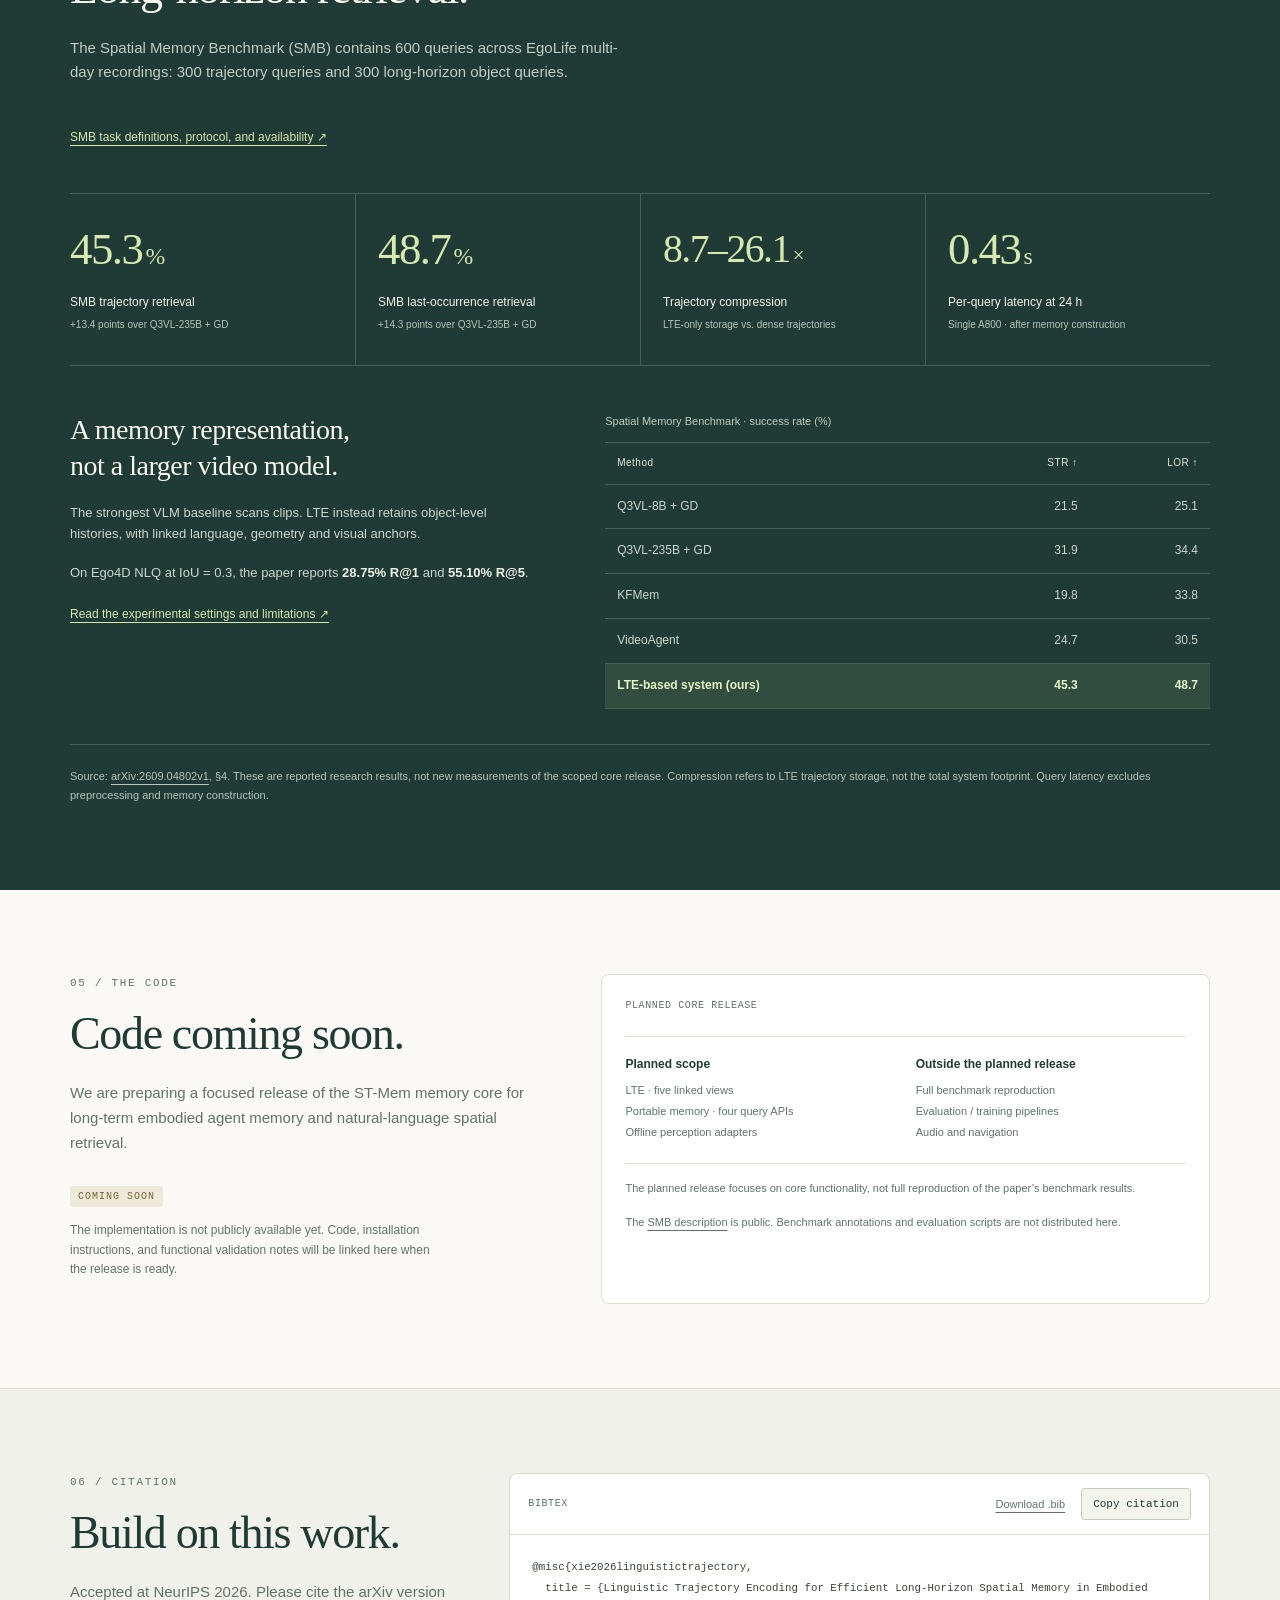
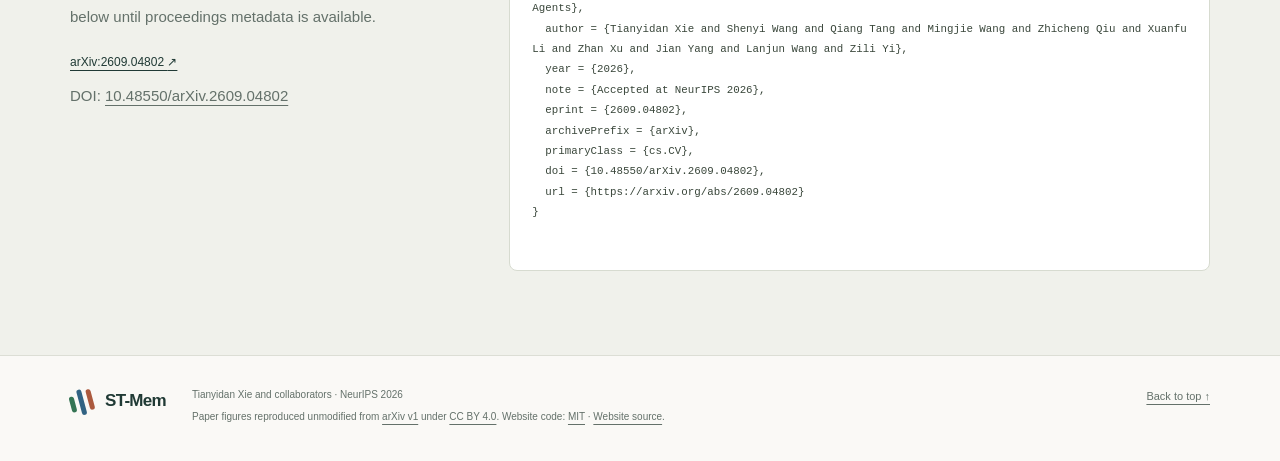
==== commit e4567232: "Simplify project copy and show the BibTeX citation directly" ====
--- a/index.html
+++ b/index.html
@@ -76,7 +76,7 @@
           {
             "@type": "WebSite",
             "@id": "https://sealical.github.io/st-mem/#website",
-            "name": "ST-Mem — Linguistic Trajectory Encoding",
+            "name": "ST-Mem: Linguistic Trajectory Encoding",
             "url": "https://sealical.github.io/st-mem/",
             "inLanguage": "en"
           },
@@ -468,7 +468,7 @@
               <h3>Where did it happen?</h3>
               <p>
                 Sparse 3D waypoints preserve the shape of a trajectory. Complex
-                motion keeps more anchors; simpler motion needs fewer.
+                motion keeps more anchors. Simpler motion needs fewer.
               </p>
               <span class="channel-example"
                 >World position + observation time</span
@@ -486,7 +486,7 @@
           </div>
           <p class="method-note">
             <strong>Missing observations are not new evidence.</strong> Tracking
-            gaps retain the last-seen location; the representation does not
+            gaps retain the last-seen location. The representation does not
             pretend to observe an object while it is out of view.
           </p>
           <figure class="paper-figure framework-figure">
@@ -509,7 +509,7 @@
                 height="623"
                 loading="lazy"
                 decoding="async"
-                alt="Framework diagram: perception produces structured observations; the memory combines an octree with linguistic trajectory encoding; Object, Scene, Text, Event and Image views support NLQ, VQ2D, STR and LOR queries."
+                alt="Framework diagram: perception produces structured observations. The memory combines an octree with linguistic trajectory encoding. Object, Scene, Text, Event and Image views support NLQ, VQ2D, STR and LOR queries."
               />
               <span class="figure-zoom" aria-hidden="true"
                 >View full size ↗</span
@@ -518,7 +518,7 @@
             <figcaption>
               The paper’s full architecture organizes shared object records into
               five complementary views. The planned code release focuses on an
-              offline memory core; audio and the complete evaluation pipeline
+              offline memory core. Audio and the complete evaluation pipeline
               are outside its scope.
             </figcaption>
           </figure>
@@ -707,7 +707,7 @@
         </div>
         <p class="small-note">
           Illustrative task examples, not live inference or recorded query
-          results. The core code exposes explicit filters; this page does not
+          results. The core code exposes explicit filters. This page does not
           run models.
         </p>
       </section>
@@ -833,7 +833,7 @@
               >arXiv:2609.04802v1</a
             >, §4. These are reported research results, not new measurements of
             the scoped core release. Compression refers to LTE trajectory
-            storage, not the total system footprint; query latency excludes
+            storage, not the total system footprint. Query latency excludes
             preprocessing and memory construction.
           </p>
         </div>
@@ -883,7 +883,7 @@
               reproduction of the paper’s benchmark results.
             </p>
             <p class="release-scope-note">
-              The <a href="benchmark/">SMB description</a> is public; benchmark
+              The <a href="benchmark/">SMB description</a> is public. Benchmark
               annotations and evaluation scripts are not distributed here.
             </p>
           </div>
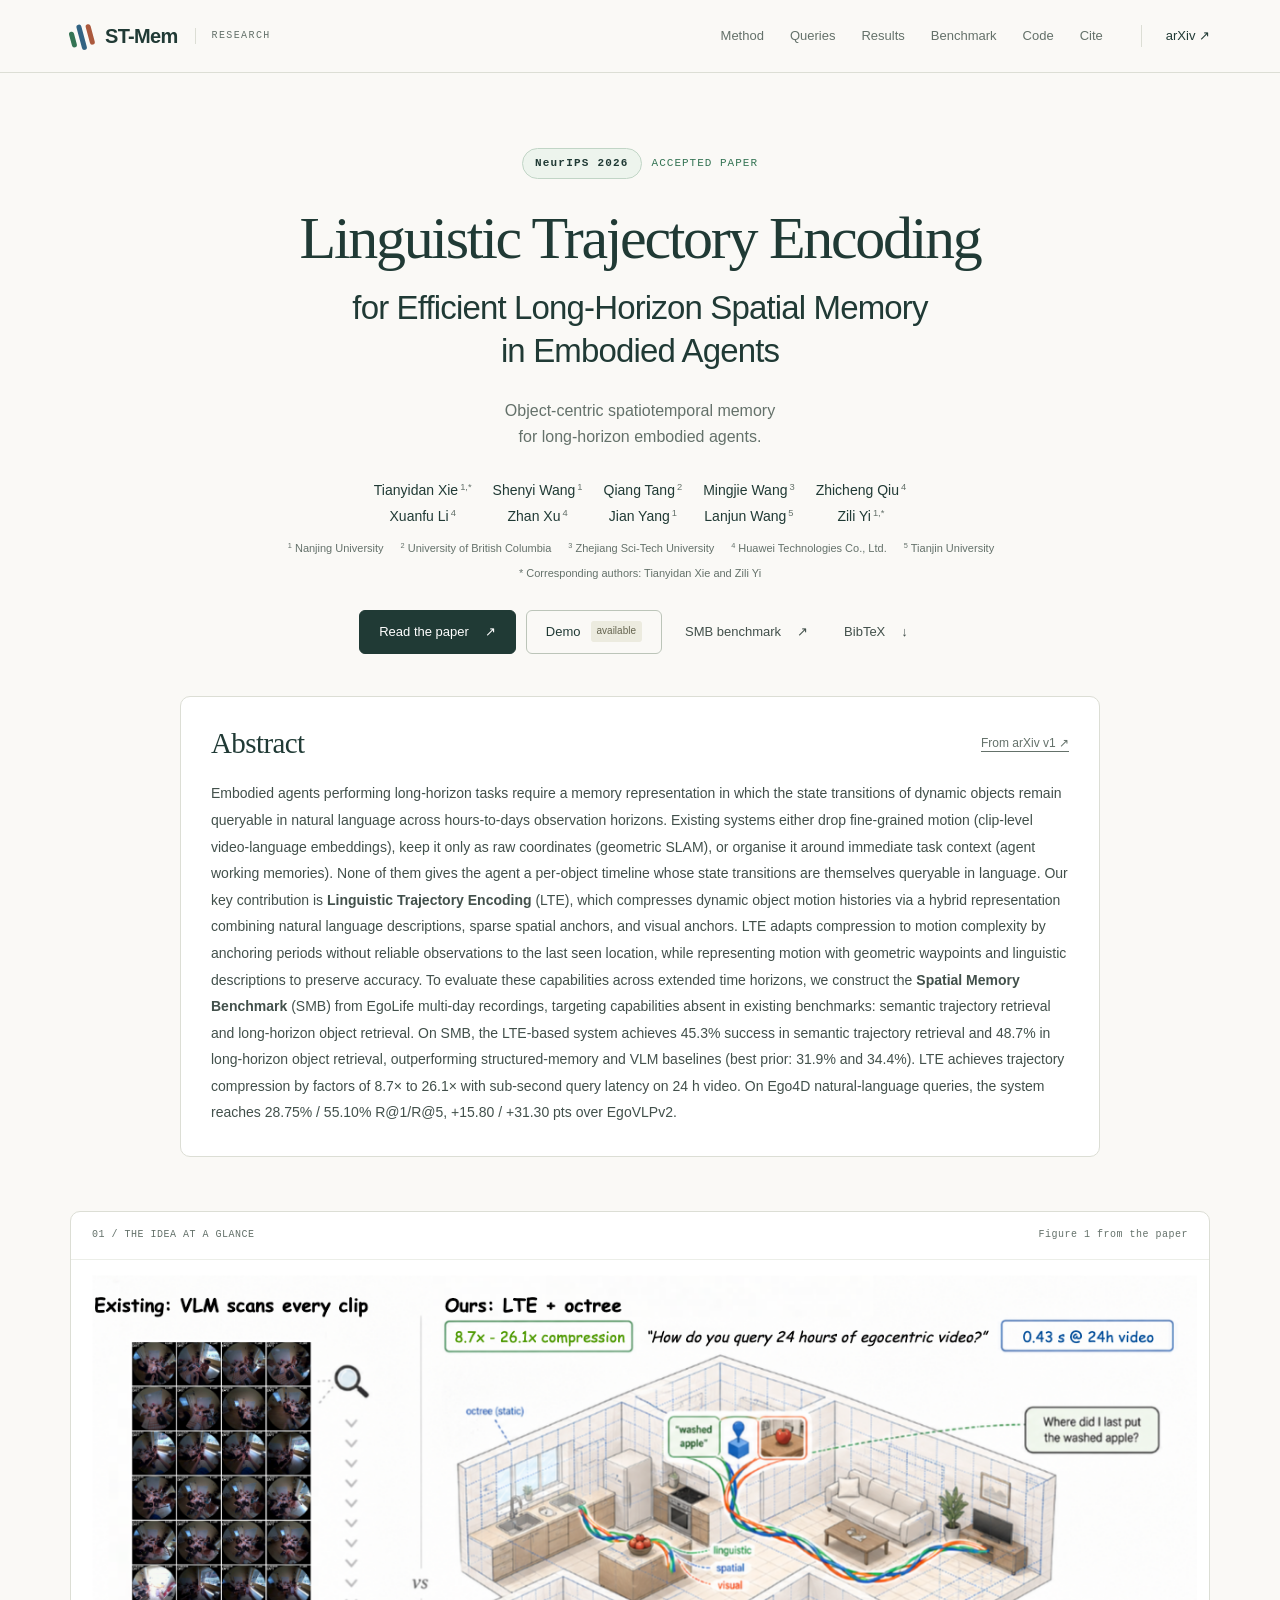
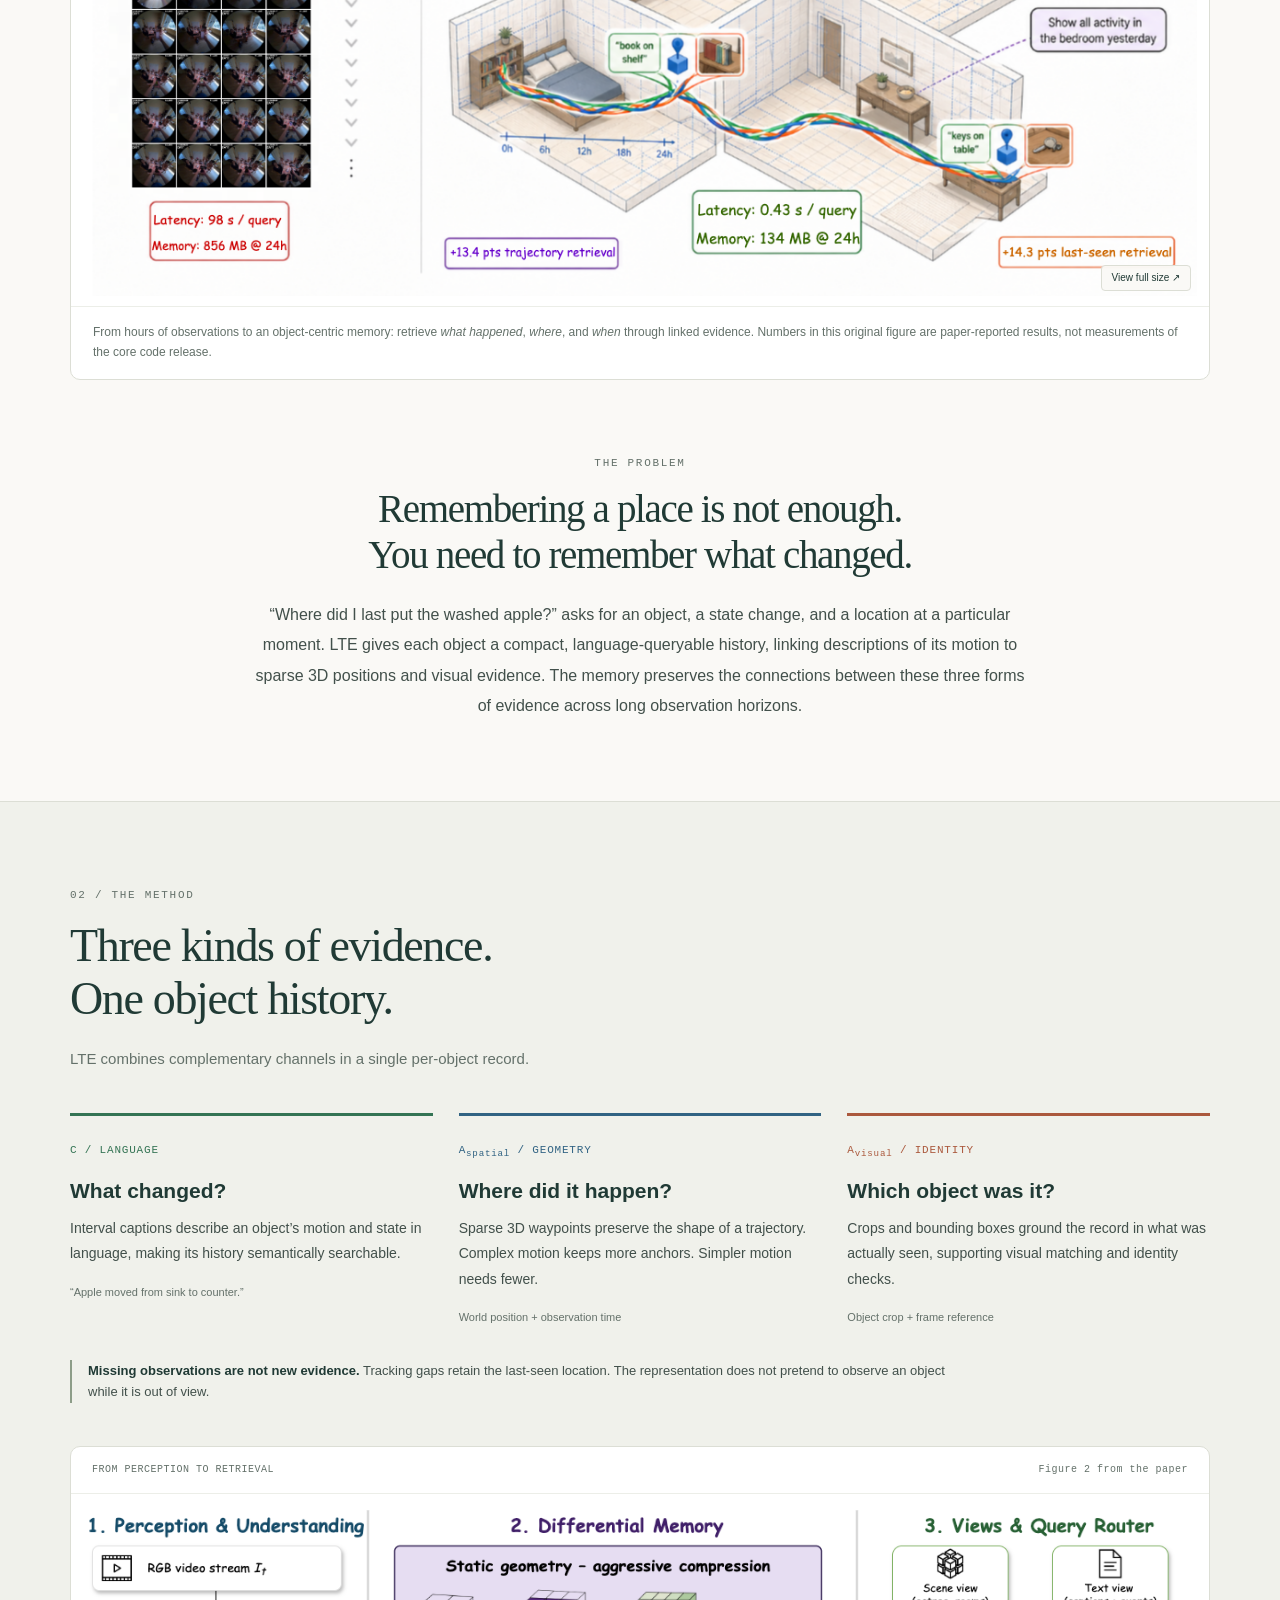
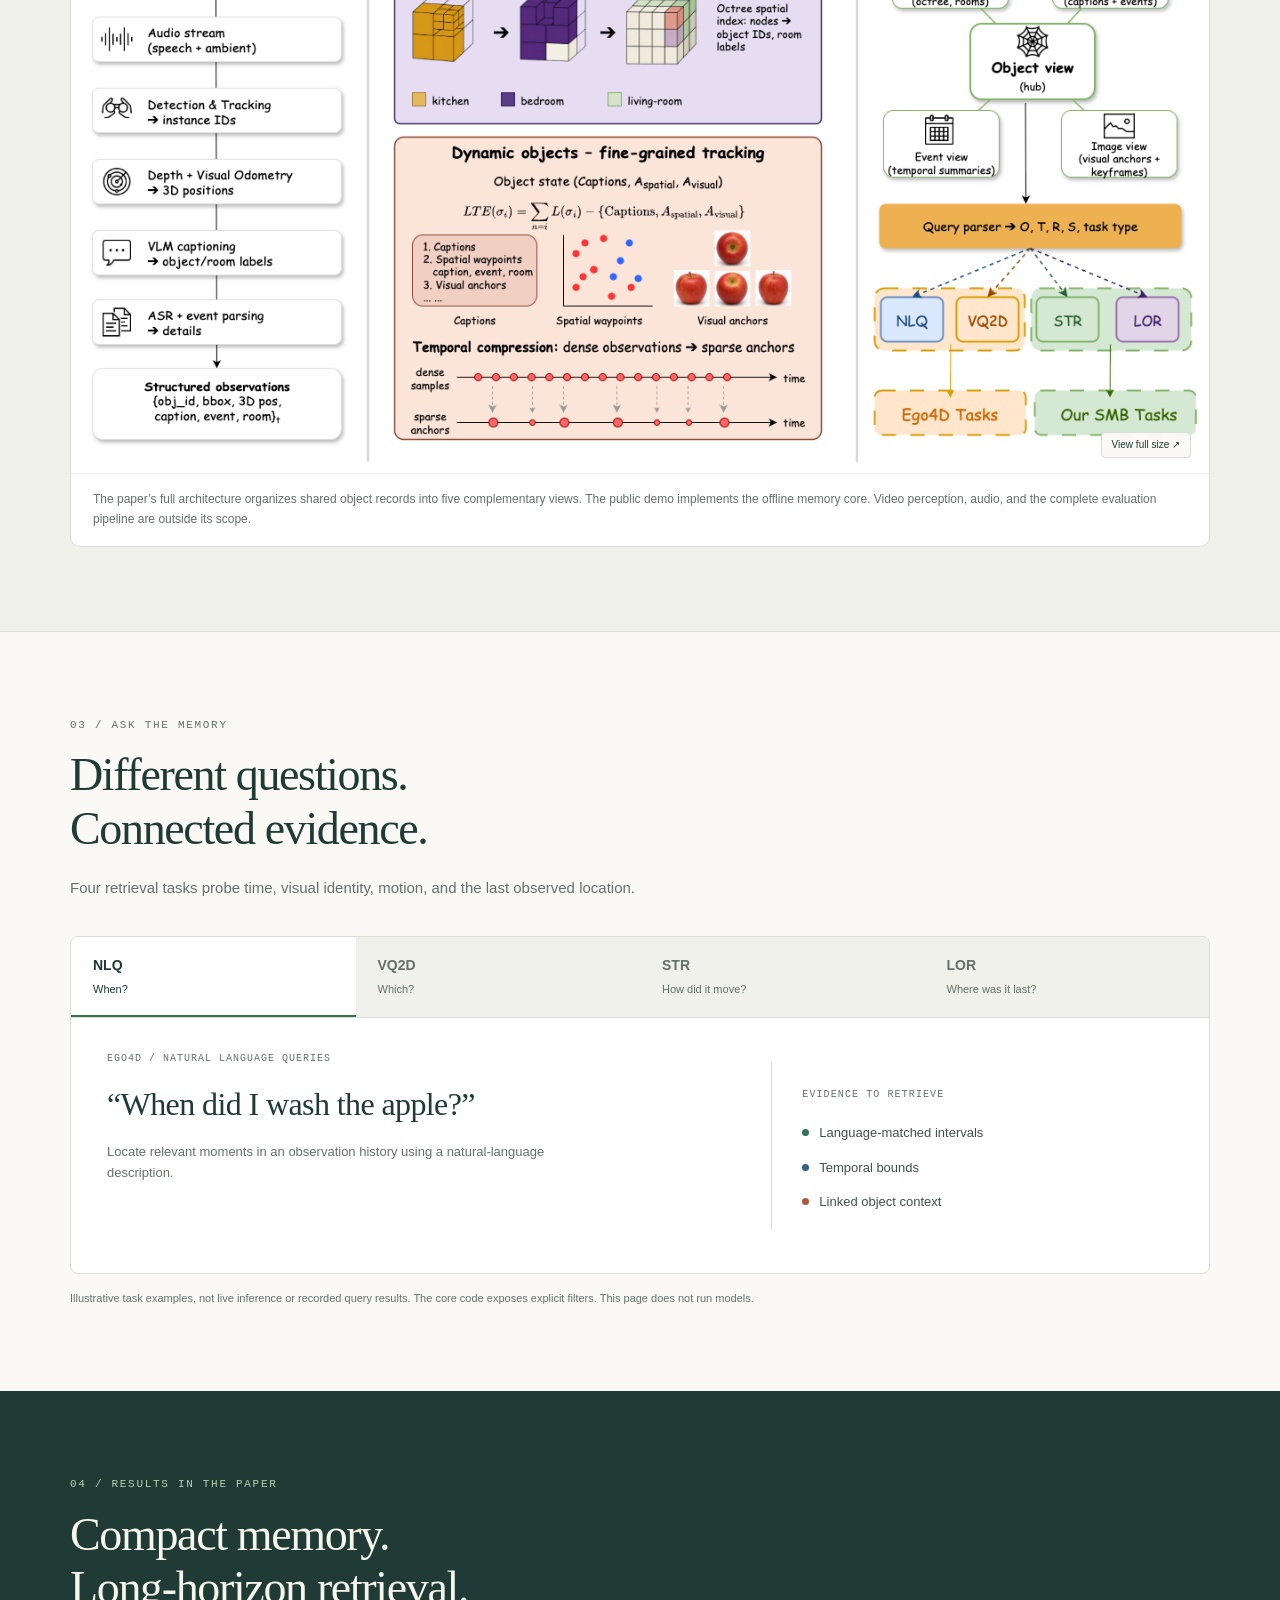
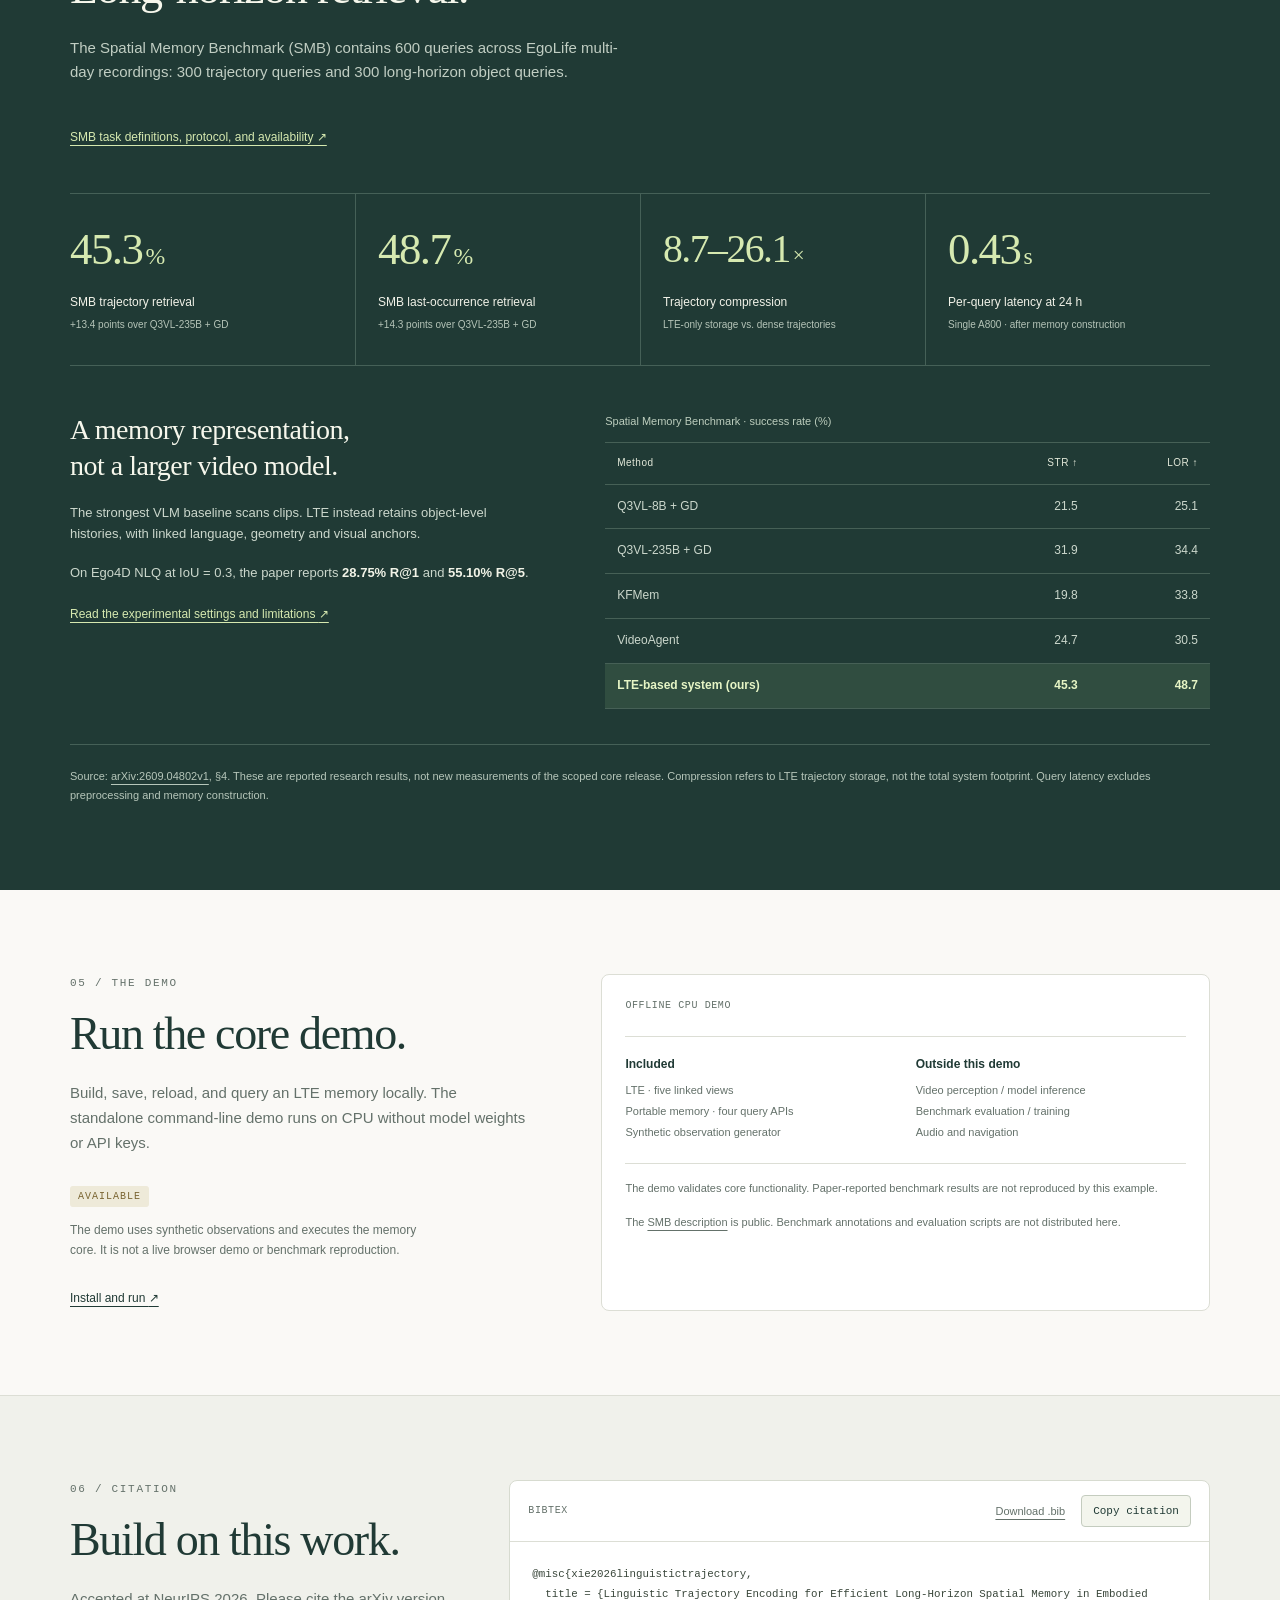
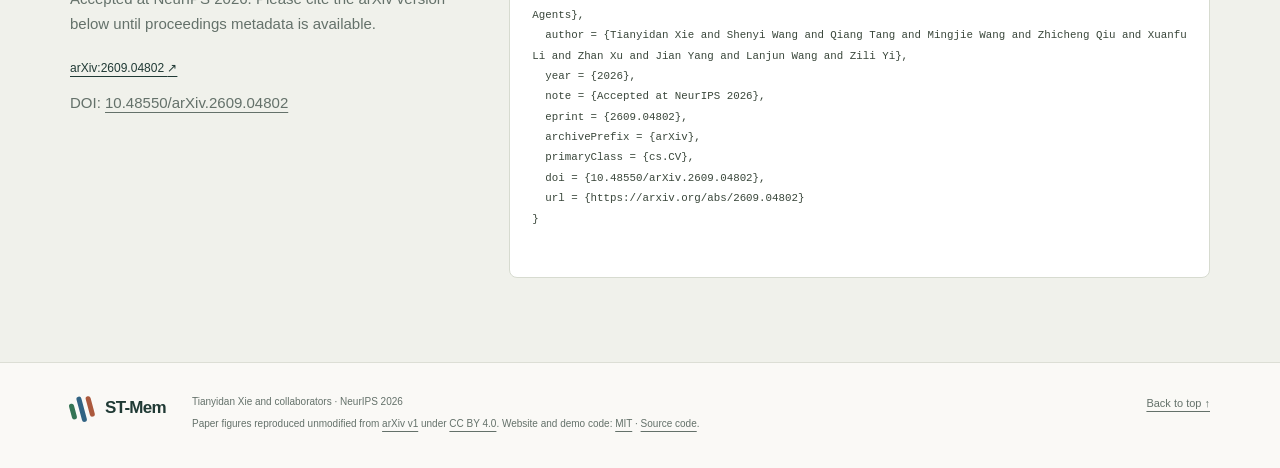
==== commit 93734dce: "Release standalone CPU demo with portable memory and four-query validation" ====
--- a/index.html
+++ b/index.html
@@ -19,7 +19,7 @@
     />
     <meta
       property="og:description"
-      content="NeurIPS 2026 · Accepted. Object-centric spatiotemporal memory through language, spatial anchors, and visual evidence. Explore LTE and SMB. Code coming soon."
+      content="NeurIPS 2026 · Accepted. Object-centric spatiotemporal memory through language, spatial anchors, and visual evidence. Explore LTE, SMB, and the runnable CPU demo."
     />
     <link rel="canonical" href="https://sealical.github.io/st-mem/" />
     <meta property="og:url" content="https://sealical.github.io/st-mem/" />
@@ -41,7 +41,7 @@
     />
     <meta
       name="twitter:description"
-      content="NeurIPS 2026 · Accepted. Object-centric spatiotemporal memory through language, spatial anchors, and visual evidence. Explore LTE and SMB. Code coming soon."
+      content="NeurIPS 2026 · Accepted. Object-centric spatiotemporal memory through language, spatial anchors, and visual evidence. Explore LTE, SMB, and the runnable CPU demo."
     />
     <meta
       name="twitter:image"
@@ -224,6 +224,18 @@
                 }
               }
             ]
+          },
+          {
+            "@type": "SoftwareSourceCode",
+            "@id": "https://sealical.github.io/st-mem/#demo",
+            "name": "ST-Mem core demo",
+            "description": "Standalone CPU demo of LTE, five linked memory views, and four query APIs using synthetic observations. No model inference or benchmark evaluation.",
+            "codeRepository": "https://github.com/Sealical/st-mem",
+            "url": "https://github.com/Sealical/st-mem/blob/main/docs/demo.md",
+            "programmingLanguage": "Python",
+            "runtimePlatform": "Python 3.11+",
+            "version": "0.1.0",
+            "license": "https://github.com/Sealical/st-mem/blob/main/LICENSE"
           },
           {
             "@type": "Organization",
@@ -333,7 +345,7 @@
             >Read the paper <span aria-hidden="true">↗</span></a
           >
           <a class="button button-secondary" href="#code"
-            >Code <span class="button-badge">coming soon</span></a
+            >Demo <span class="button-badge">available</span></a
           >
           <a class="button button-text" href="benchmark/"
             >SMB benchmark <span aria-hidden="true">↗</span></a
@@ -517,9 +529,9 @@
             </a>
             <figcaption>
               The paper’s full architecture organizes shared object records into
-              five complementary views. The planned code release focuses on an
-              offline memory core. Audio and the complete evaluation pipeline
-              are outside its scope.
+              five complementary views. The public demo implements the offline
+              memory core. Video perception, audio, and the complete evaluation
+              pipeline are outside its scope.
             </figcaption>
           </figure>
         </div>
@@ -842,45 +854,51 @@
       <section class="section container" id="code" aria-labelledby="code-title">
         <div class="code-layout">
           <div class="section-heading">
-            <p class="eyebrow">05 / THE CODE</p>
-            <h2 id="code-title">Code coming soon.</h2>
+            <p class="eyebrow">05 / THE DEMO</p>
+            <h2 id="code-title">Run the core demo.</h2>
             <p>
-              We are preparing a focused release of the ST-Mem memory core for
-              long-term embodied agent memory and natural-language spatial
-              retrieval.
+              Build, save, reload, and query an LTE memory locally. The
+              standalone command-line demo runs on CPU without model weights or
+              API keys.
             </p>
             <div class="availability">
-              <span class="availability-label">COMING SOON</span>
+              <span class="availability-label">AVAILABLE</span>
               <p>
-                The implementation is not publicly available yet. Code,
-                installation instructions, and functional validation notes will
-                be linked here when the release is ready.
+                The demo uses synthetic observations and executes the memory
+                core. It is not a live browser demo or benchmark reproduction.
               </p>
             </div>
+            <a
+              class="text-link"
+              href="https://github.com/Sealical/st-mem/blob/main/docs/demo.md"
+              target="_blank"
+              rel="noopener noreferrer"
+              >Install and run <span aria-hidden="true">↗</span></a
+            >
           </div>
           <div class="code-card">
             <div class="code-topline">
-              <span>PLANNED CORE RELEASE</span>
+              <span>OFFLINE CPU DEMO</span>
             </div>
             <div class="scope-grid">
               <div>
-                <h3>Planned scope</h3>
+                <h3>Included</h3>
                 <p>
                   LTE · five linked views<br />Portable memory · four query
-                  APIs<br />Offline perception adapters
+                  APIs<br />Synthetic observation generator
                 </p>
               </div>
               <div>
-                <h3>Outside the planned release</h3>
+                <h3>Outside this demo</h3>
                 <p>
-                  Full benchmark reproduction<br />Evaluation / training
-                  pipelines<br />Audio and navigation
+                  Video perception / model inference<br />Benchmark evaluation /
+                  training<br />Audio and navigation
                 </p>
               </div>
             </div>
             <p>
-              The planned release focuses on core functionality, not full
-              reproduction of the paper’s benchmark results.
+              The demo validates core functionality. Paper-reported benchmark
+              results are not reproduced by this example.
             </p>
             <p class="release-scope-note">
               The <a href="benchmark/">SMB description</a> is public. Benchmark
@@ -981,13 +999,13 @@
             target="_blank"
             rel="noopener noreferrer"
             >CC BY 4.0</a
-          >. Website code:
+          >. Website and demo code:
           <a href="LICENSE" target="_blank" rel="noopener noreferrer">MIT</a> ·
           <a
             href="https://github.com/Sealical/st-mem"
             target="_blank"
             rel="noopener noreferrer"
-            >Website source</a
+            >Source code</a
           >.
         </p>
       </div>
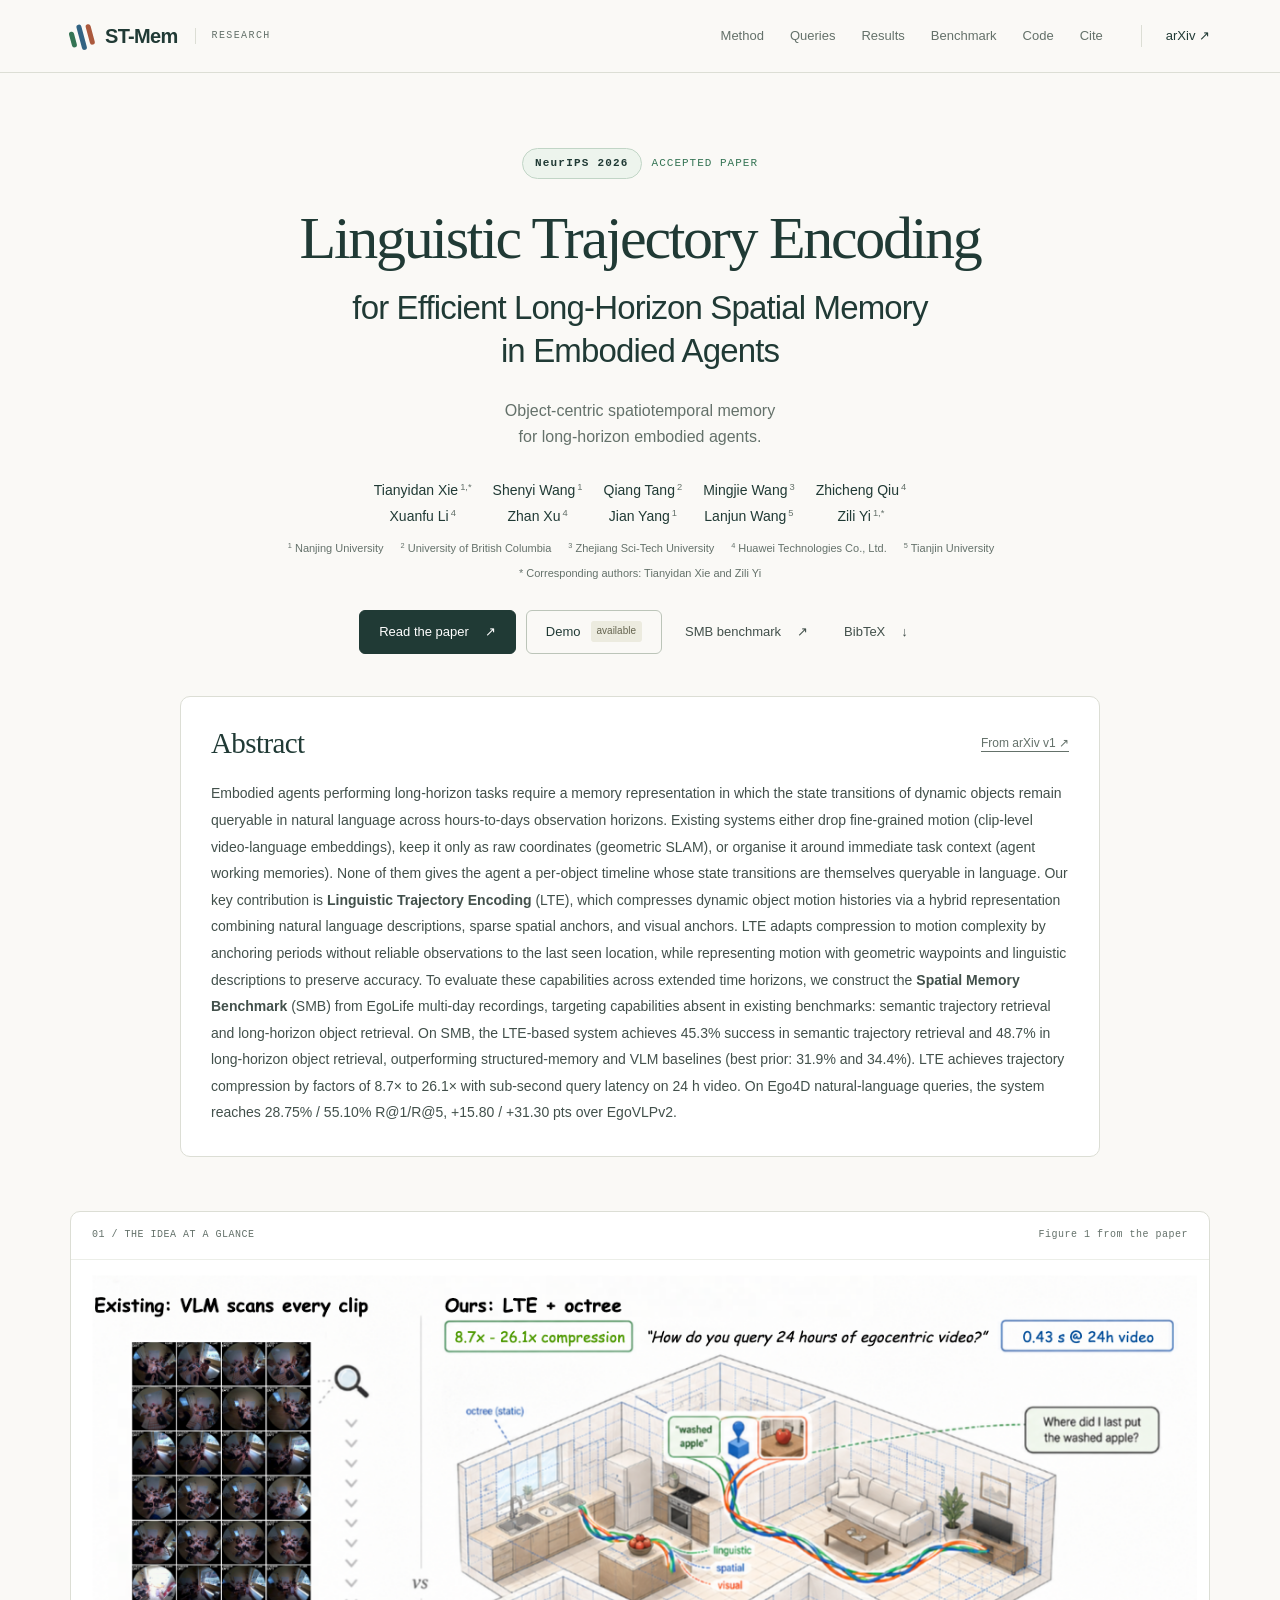
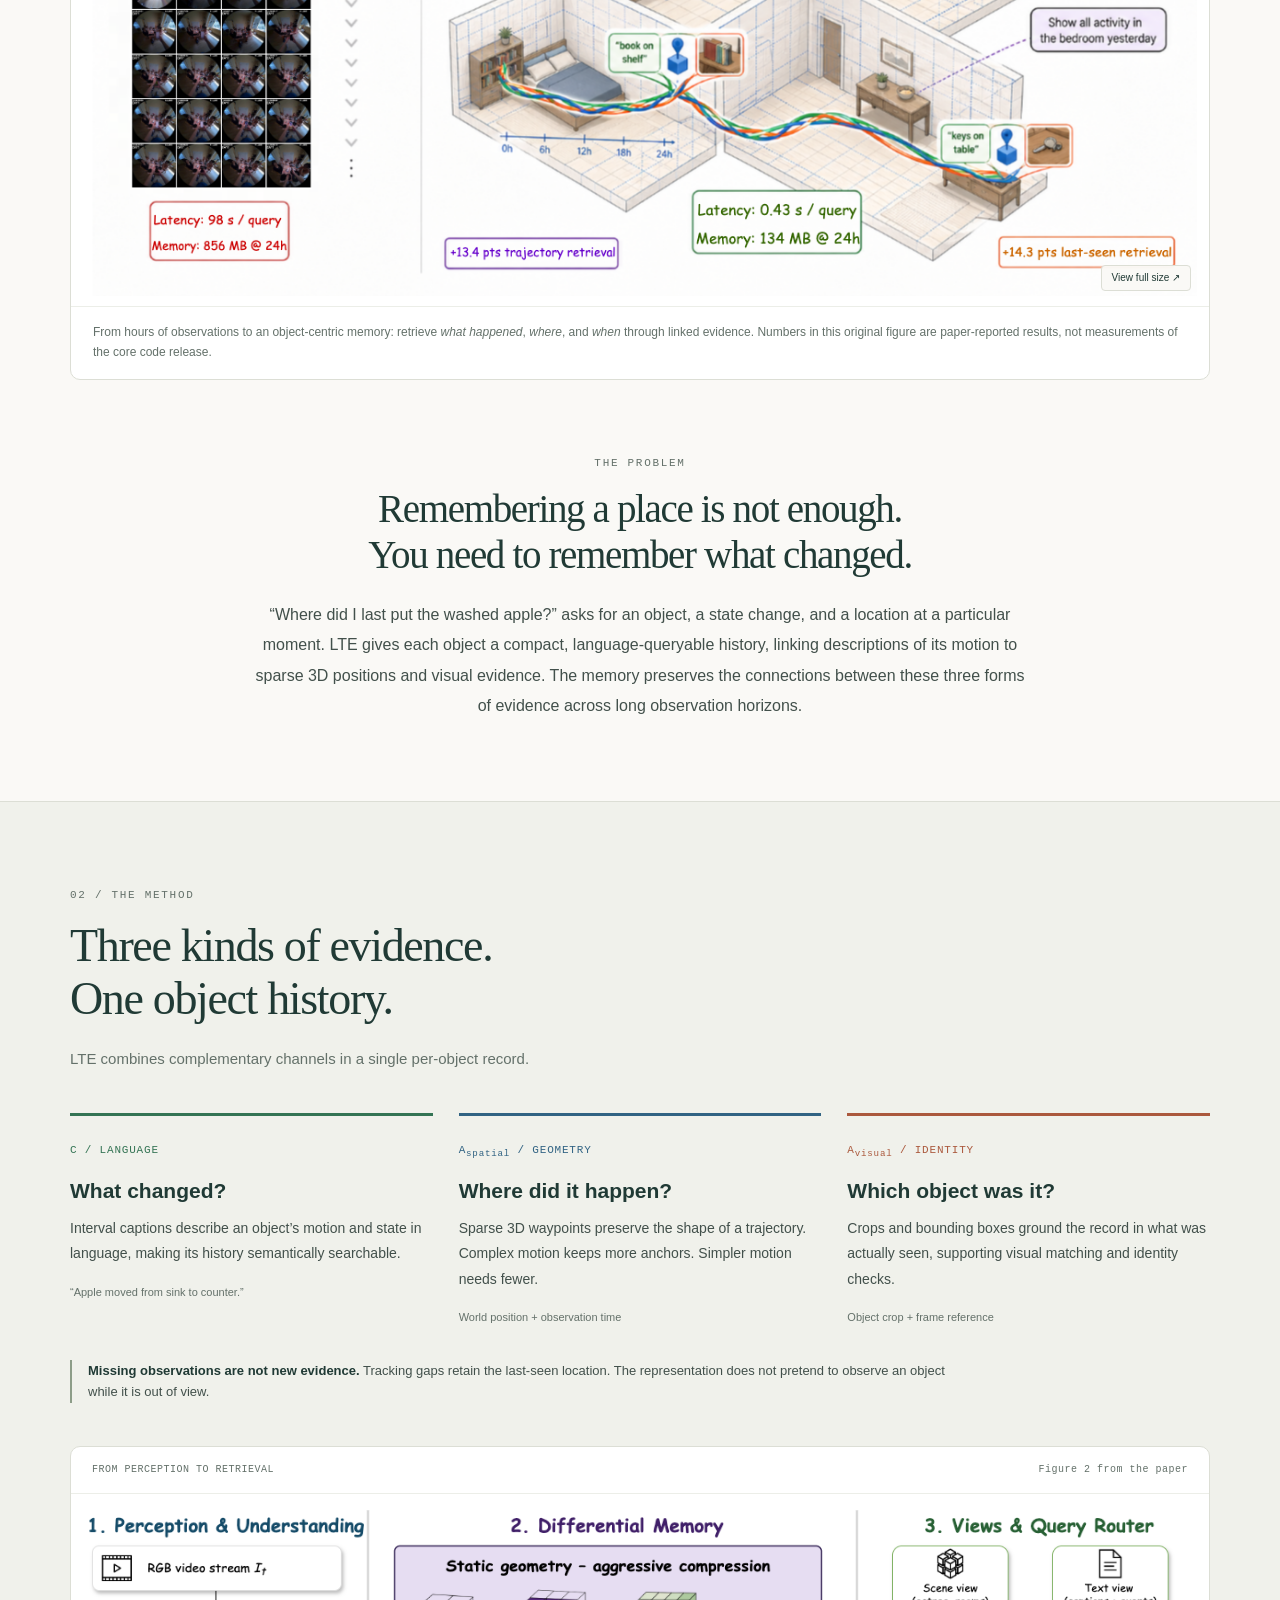
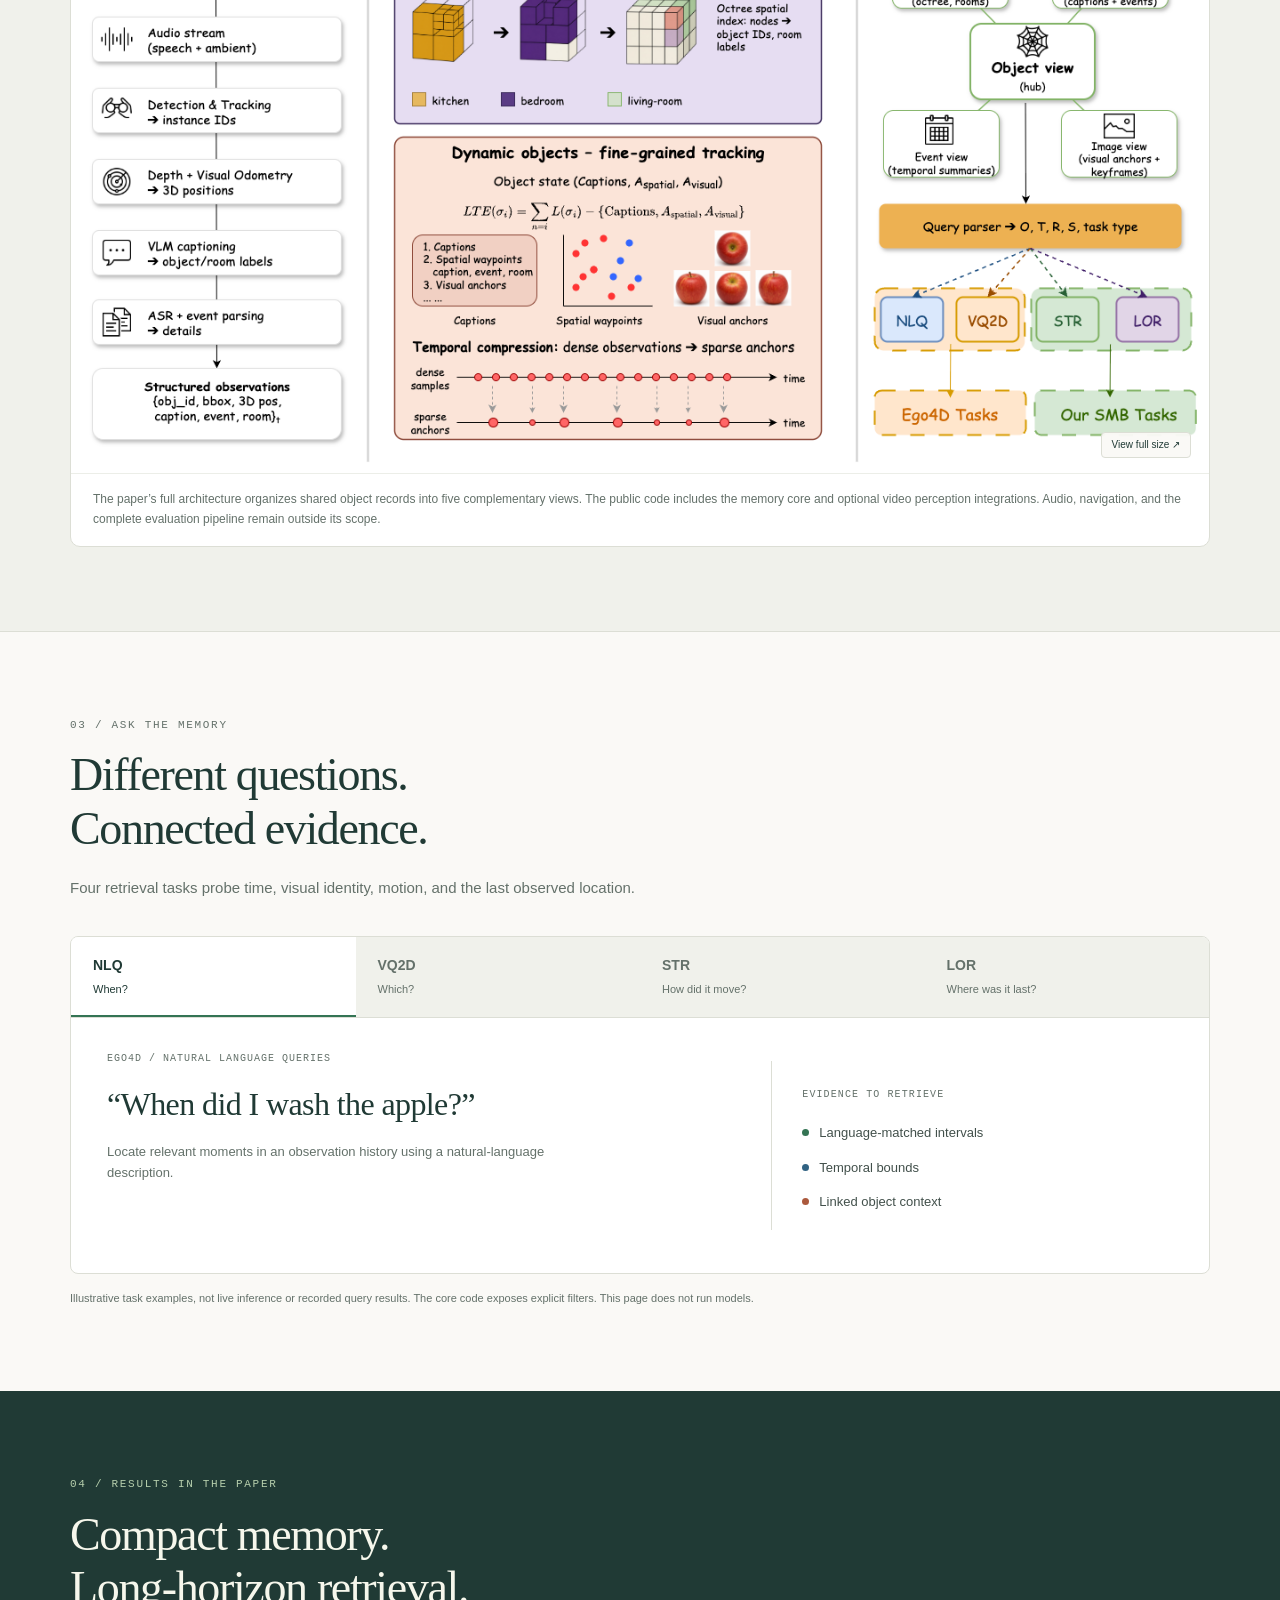
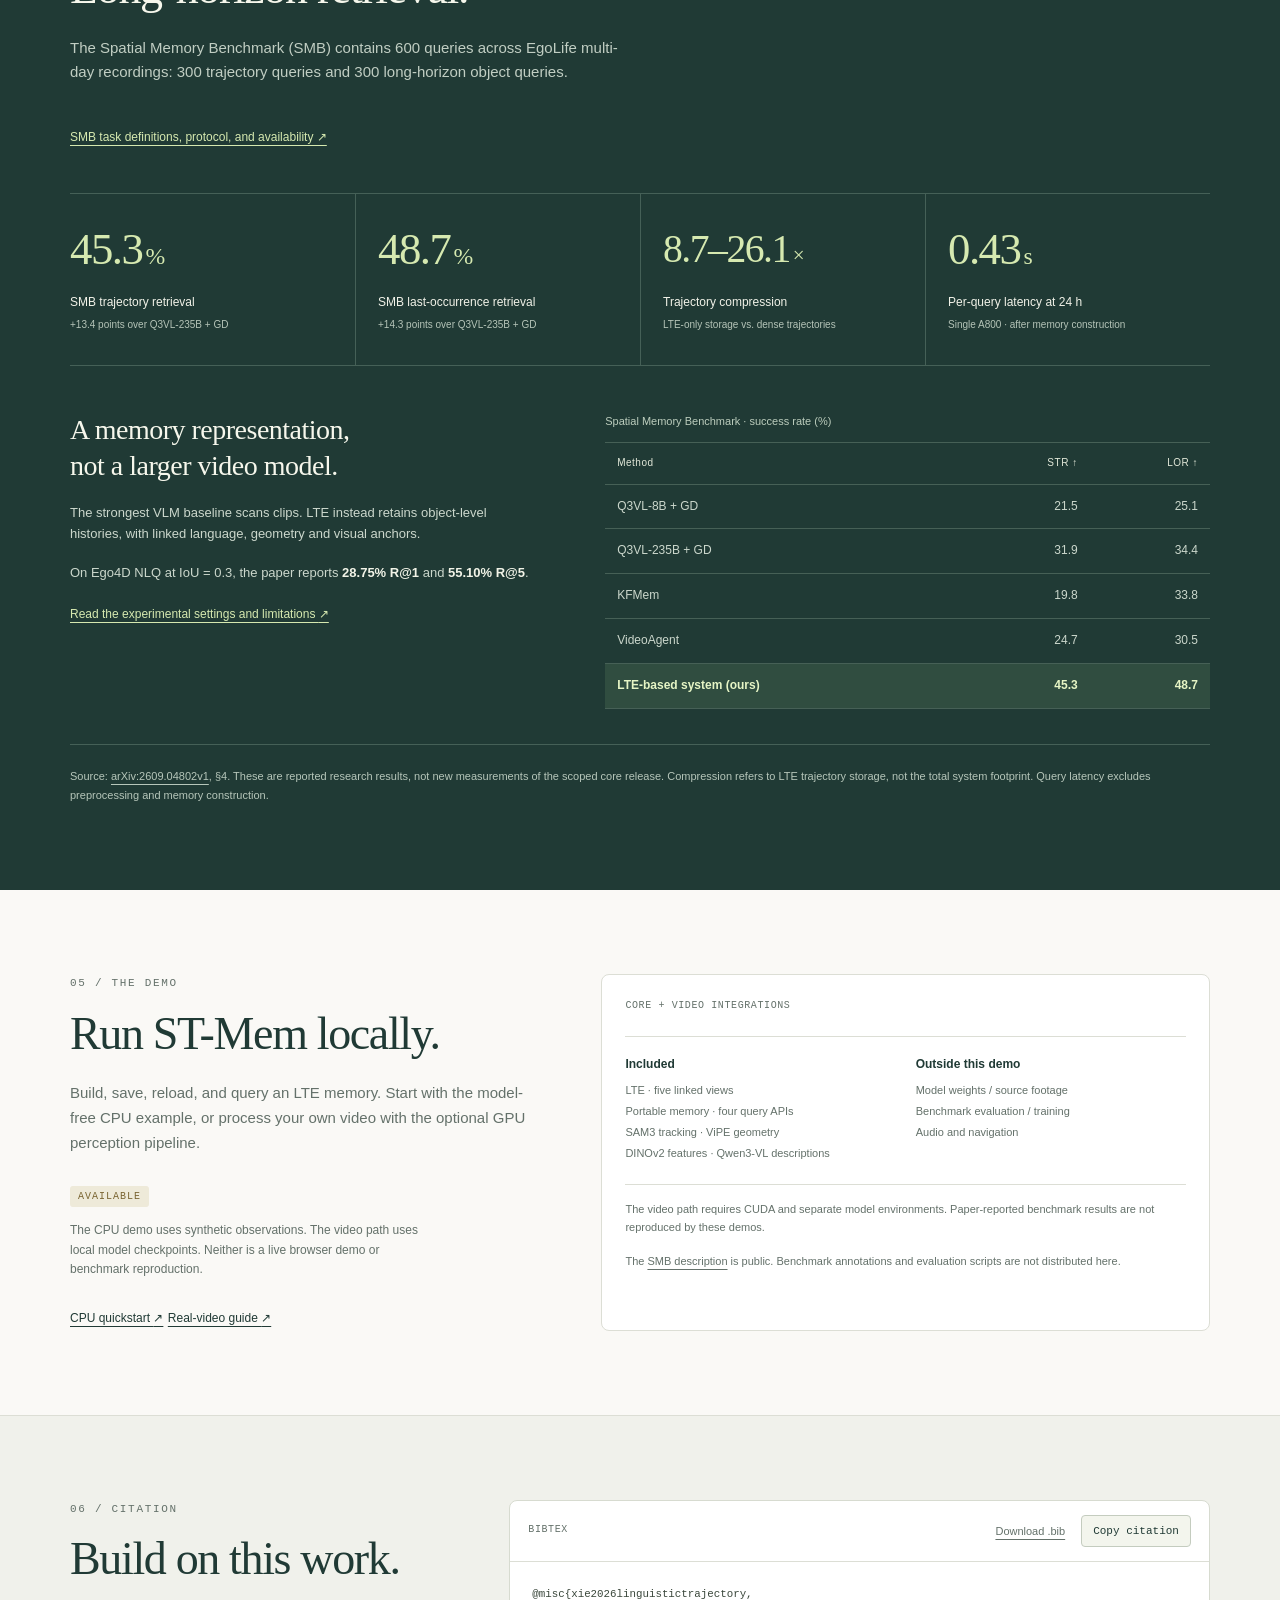
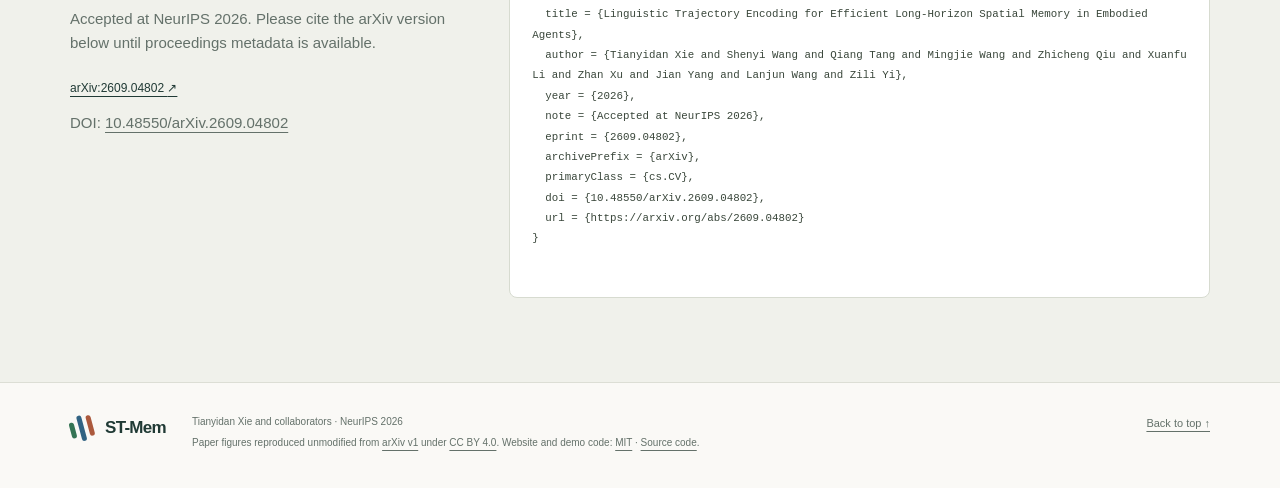
==== commit 9c84d3a7: "Publish optional SAM3 ViPE DINOv2 and Qwen3-VL video integrations" ====
--- a/index.html
+++ b/index.html
@@ -19,7 +19,7 @@
     />
     <meta
       property="og:description"
-      content="NeurIPS 2026 · Accepted. Object-centric spatiotemporal memory through language, spatial anchors, and visual evidence. Explore LTE, SMB, and the runnable CPU demo."
+      content="NeurIPS 2026 · Accepted. Object-centric spatiotemporal memory through language, spatial anchors, and visual evidence. Explore LTE, SMB, the CPU demo, and real-video integrations."
     />
     <link rel="canonical" href="https://sealical.github.io/st-mem/" />
     <meta property="og:url" content="https://sealical.github.io/st-mem/" />
@@ -41,7 +41,7 @@
     />
     <meta
       name="twitter:description"
-      content="NeurIPS 2026 · Accepted. Object-centric spatiotemporal memory through language, spatial anchors, and visual evidence. Explore LTE, SMB, and the runnable CPU demo."
+      content="NeurIPS 2026 · Accepted. Object-centric spatiotemporal memory through language, spatial anchors, and visual evidence. Explore LTE, SMB, the CPU demo, and real-video integrations."
     />
     <meta
       name="twitter:image"
@@ -228,13 +228,13 @@
           {
             "@type": "SoftwareSourceCode",
             "@id": "https://sealical.github.io/st-mem/#demo",
-            "name": "ST-Mem core demo",
-            "description": "Standalone CPU demo of LTE, five linked memory views, and four query APIs using synthetic observations. No model inference or benchmark evaluation.",
+            "name": "ST-Mem core and real-video demos",
+            "description": "CPU demo of LTE, five linked memory views, and four query APIs using synthetic observations. Optional real-video integrations provide SAM3 tracking, ViPE geometry, DINOv2 features, and Qwen3-VL descriptions. No benchmark evaluation.",
             "codeRepository": "https://github.com/Sealical/st-mem",
             "url": "https://github.com/Sealical/st-mem/blob/main/docs/demo.md",
             "programmingLanguage": "Python",
             "runtimePlatform": "Python 3.11+",
-            "version": "0.1.0",
+            "version": "0.2.0",
             "license": "https://github.com/Sealical/st-mem/blob/main/LICENSE"
           },
           {
@@ -529,9 +529,9 @@
             </a>
             <figcaption>
               The paper’s full architecture organizes shared object records into
-              five complementary views. The public demo implements the offline
-              memory core. Video perception, audio, and the complete evaluation
-              pipeline are outside its scope.
+              five complementary views. The public code includes the memory core
+              and optional video perception integrations. Audio, navigation, and
+              the complete evaluation pipeline remain outside its scope.
             </figcaption>
           </figure>
         </div>
@@ -855,17 +855,18 @@
         <div class="code-layout">
           <div class="section-heading">
             <p class="eyebrow">05 / THE DEMO</p>
-            <h2 id="code-title">Run the core demo.</h2>
+            <h2 id="code-title">Run ST-Mem locally.</h2>
             <p>
-              Build, save, reload, and query an LTE memory locally. The
-              standalone command-line demo runs on CPU without model weights or
-              API keys.
+              Build, save, reload, and query an LTE memory. Start with the
+              model-free CPU example, or process your own video with the
+              optional GPU perception pipeline.
             </p>
             <div class="availability">
               <span class="availability-label">AVAILABLE</span>
               <p>
-                The demo uses synthetic observations and executes the memory
-                core. It is not a live browser demo or benchmark reproduction.
+                The CPU demo uses synthetic observations. The video path uses
+                local model checkpoints. Neither is a live browser demo or
+                benchmark reproduction.
               </p>
             </div>
             <a
@@ -873,32 +874,40 @@
               href="https://github.com/Sealical/st-mem/blob/main/docs/demo.md"
               target="_blank"
               rel="noopener noreferrer"
-              >Install and run <span aria-hidden="true">↗</span></a
+              >CPU quickstart <span aria-hidden="true">↗</span></a
+            >
+            <a
+              class="text-link"
+              href="https://github.com/Sealical/st-mem/blob/main/docs/video-demo.md"
+              target="_blank"
+              rel="noopener noreferrer"
+              >Real-video guide <span aria-hidden="true">↗</span></a
             >
           </div>
           <div class="code-card">
             <div class="code-topline">
-              <span>OFFLINE CPU DEMO</span>
+              <span>CORE + VIDEO INTEGRATIONS</span>
             </div>
             <div class="scope-grid">
               <div>
                 <h3>Included</h3>
                 <p>
                   LTE · five linked views<br />Portable memory · four query
-                  APIs<br />Synthetic observation generator
+                  APIs<br />SAM3 tracking · ViPE geometry<br />DINOv2 features ·
+                  Qwen3-VL descriptions
                 </p>
               </div>
               <div>
                 <h3>Outside this demo</h3>
                 <p>
-                  Video perception / model inference<br />Benchmark evaluation /
+                  Model weights / source footage<br />Benchmark evaluation /
                   training<br />Audio and navigation
                 </p>
               </div>
             </div>
             <p>
-              The demo validates core functionality. Paper-reported benchmark
-              results are not reproduced by this example.
+              The video path requires CUDA and separate model environments.
+              Paper-reported benchmark results are not reproduced by these demos.
             </p>
             <p class="release-scope-note">
               The <a href="benchmark/">SMB description</a> is public. Benchmark
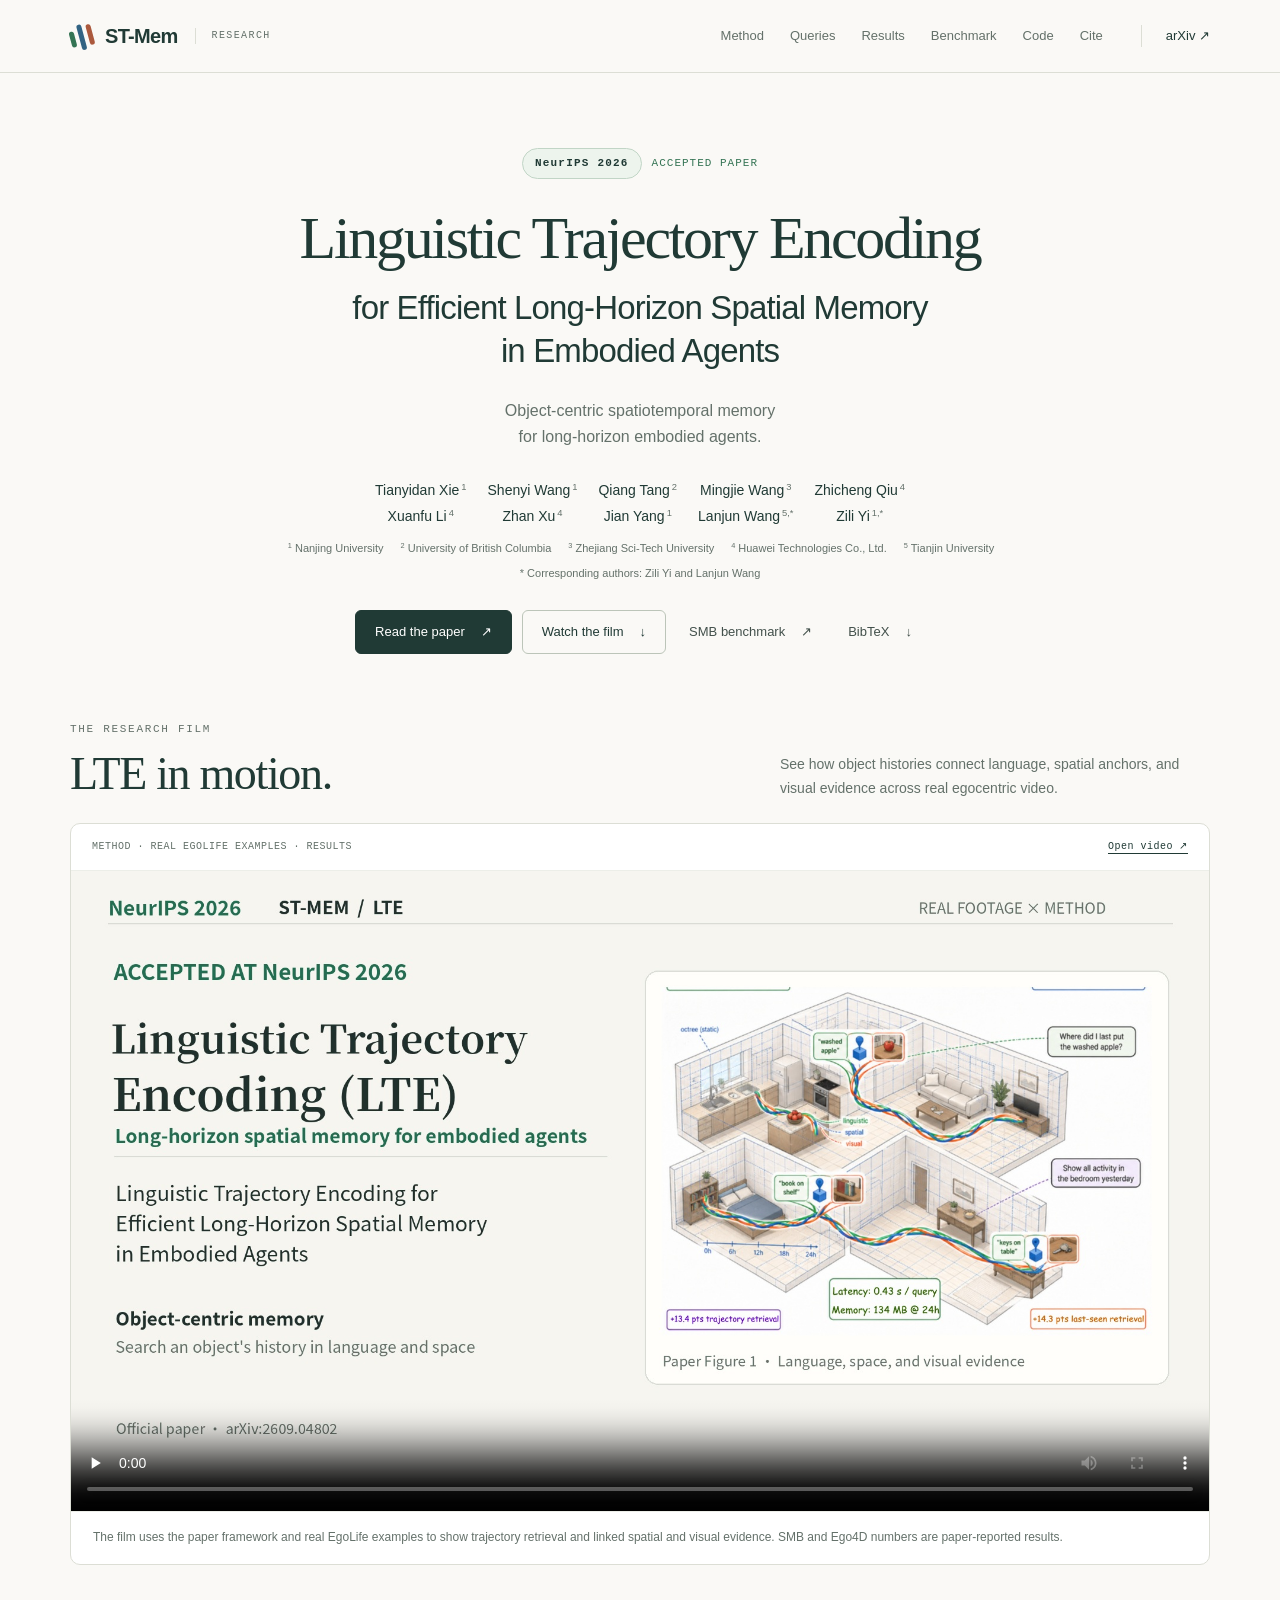
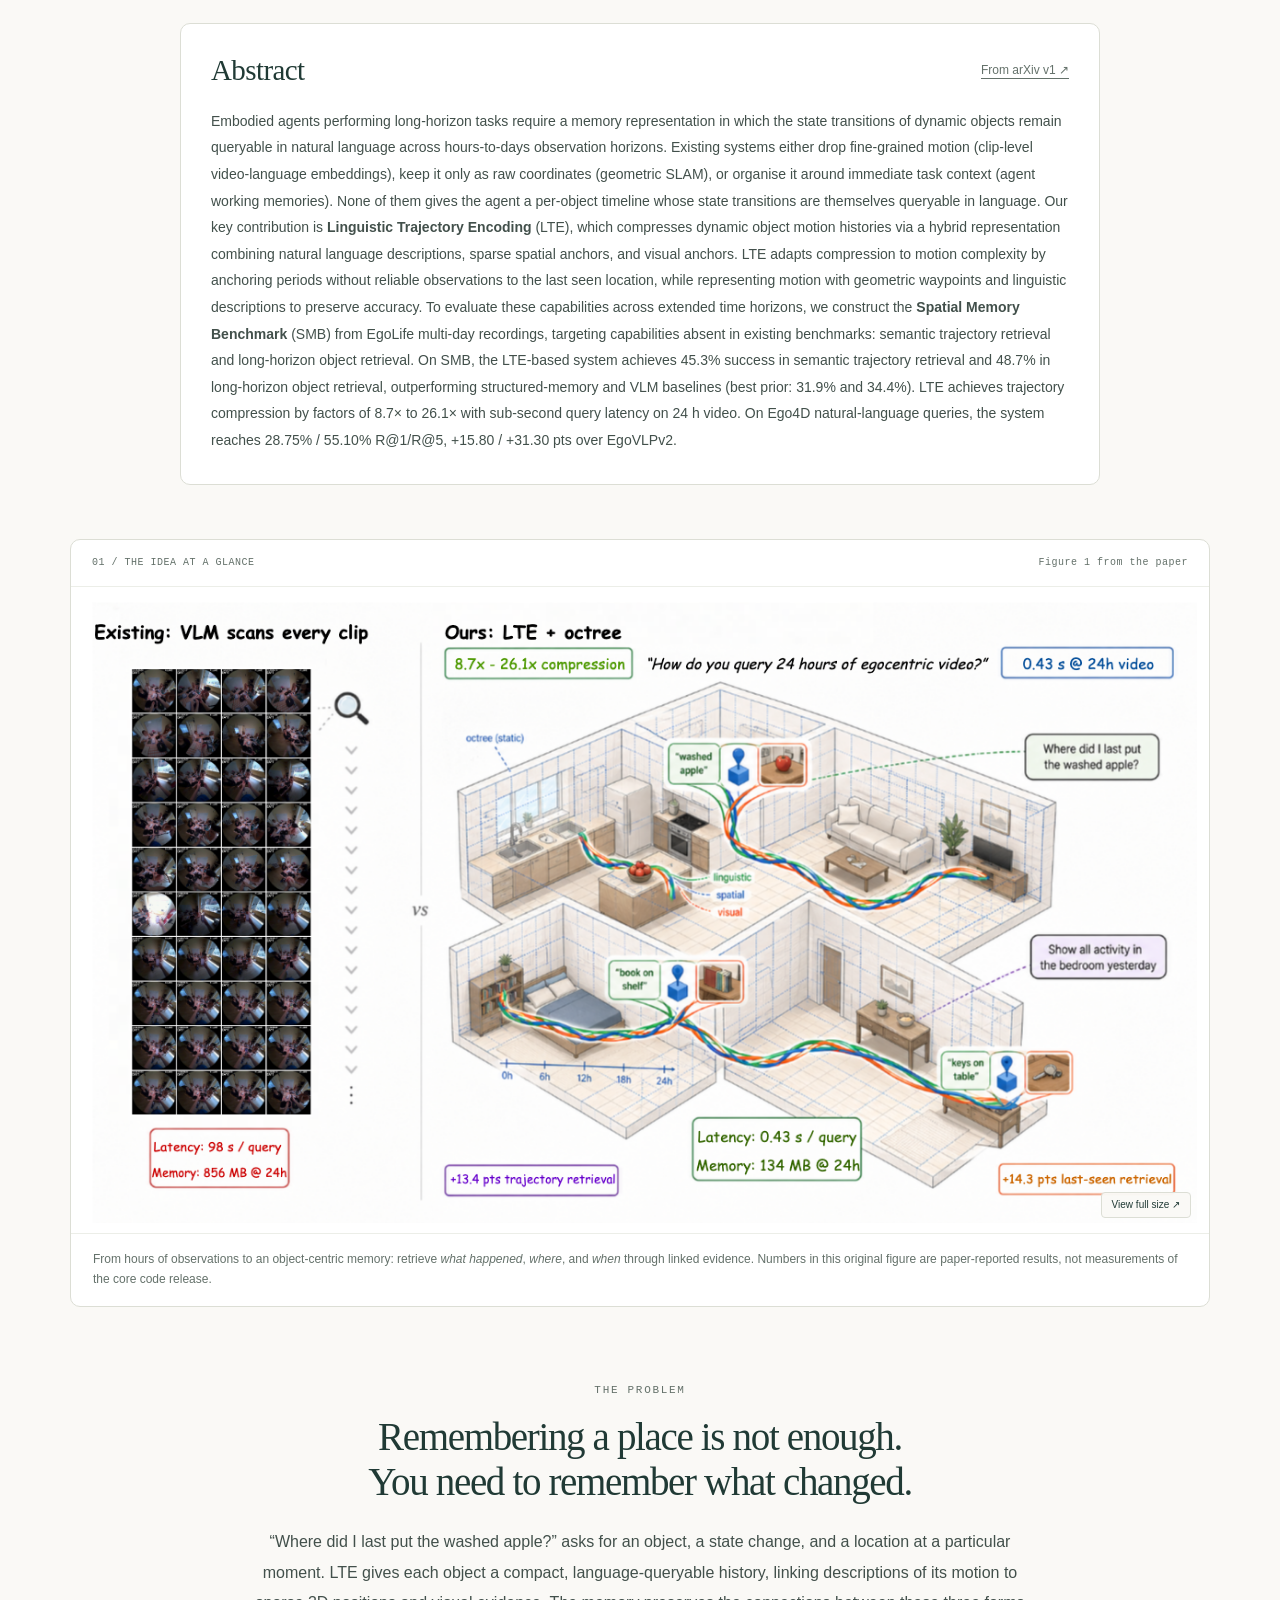
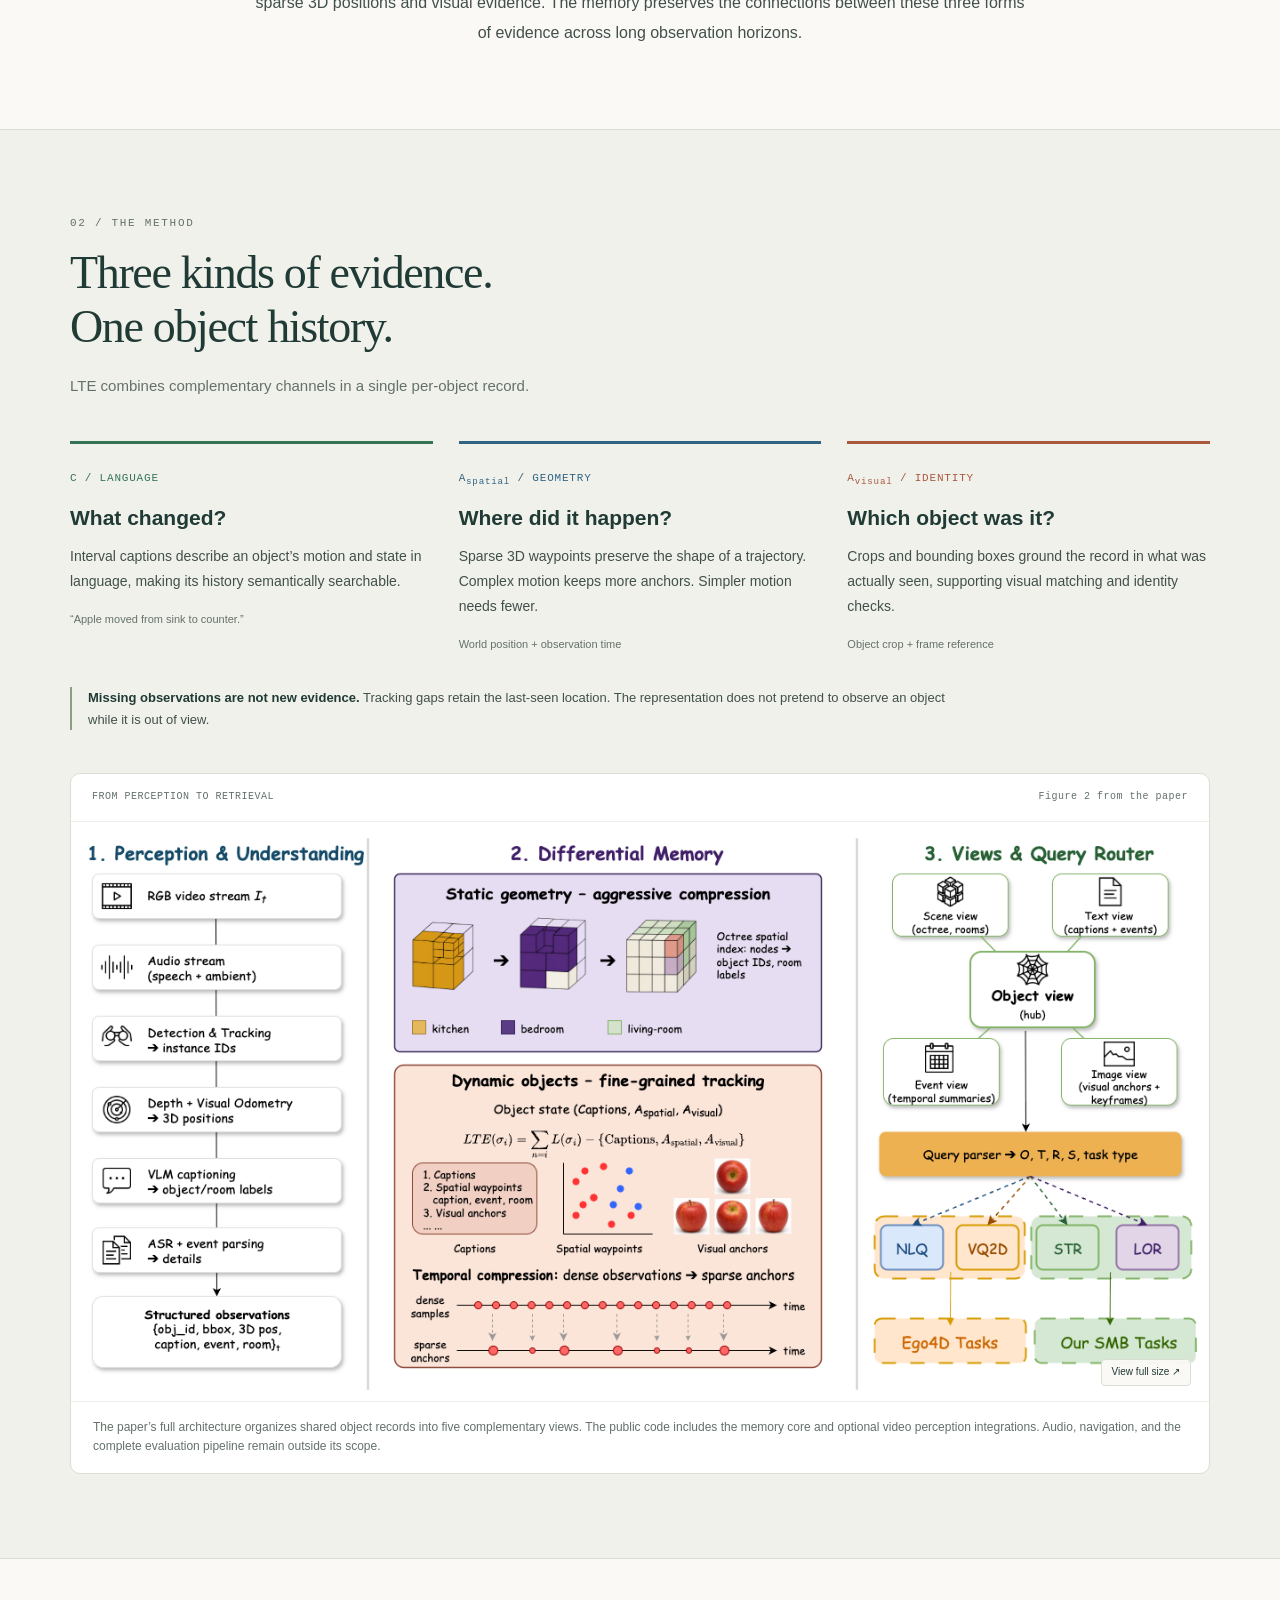
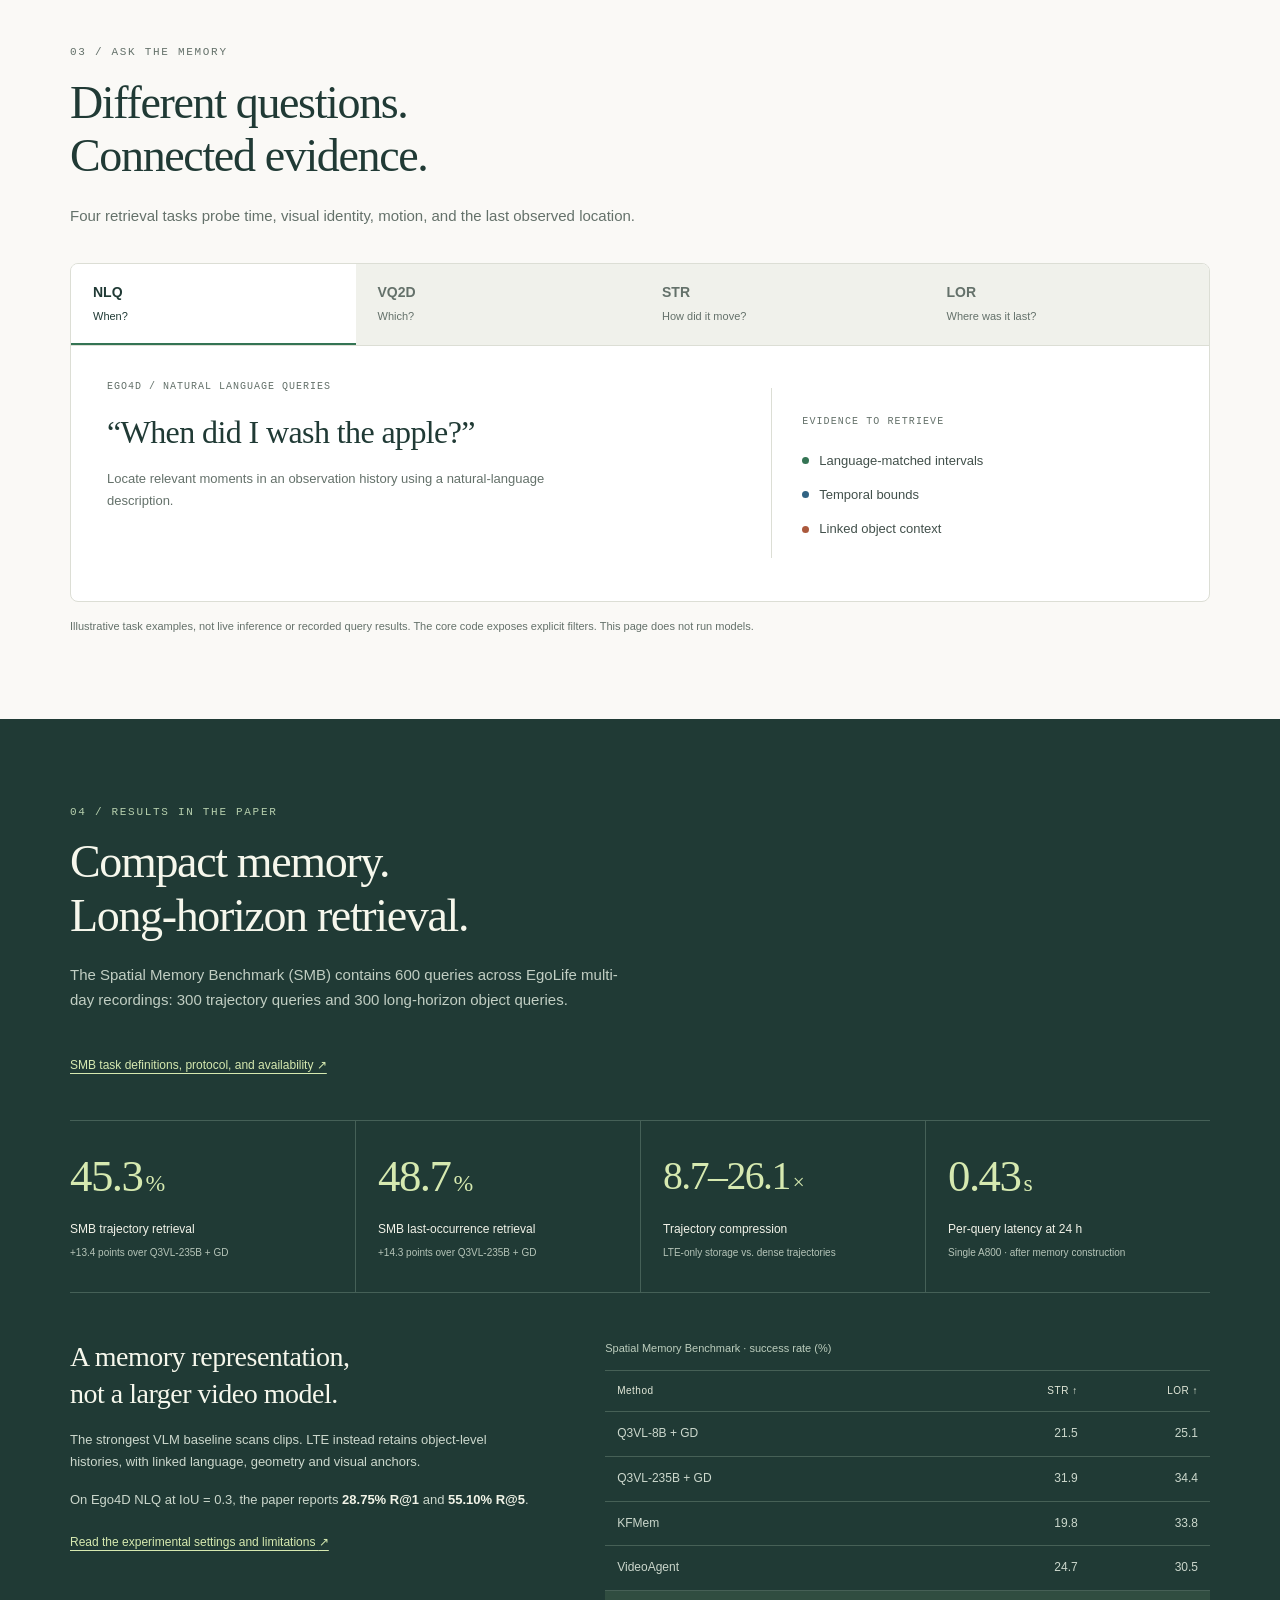
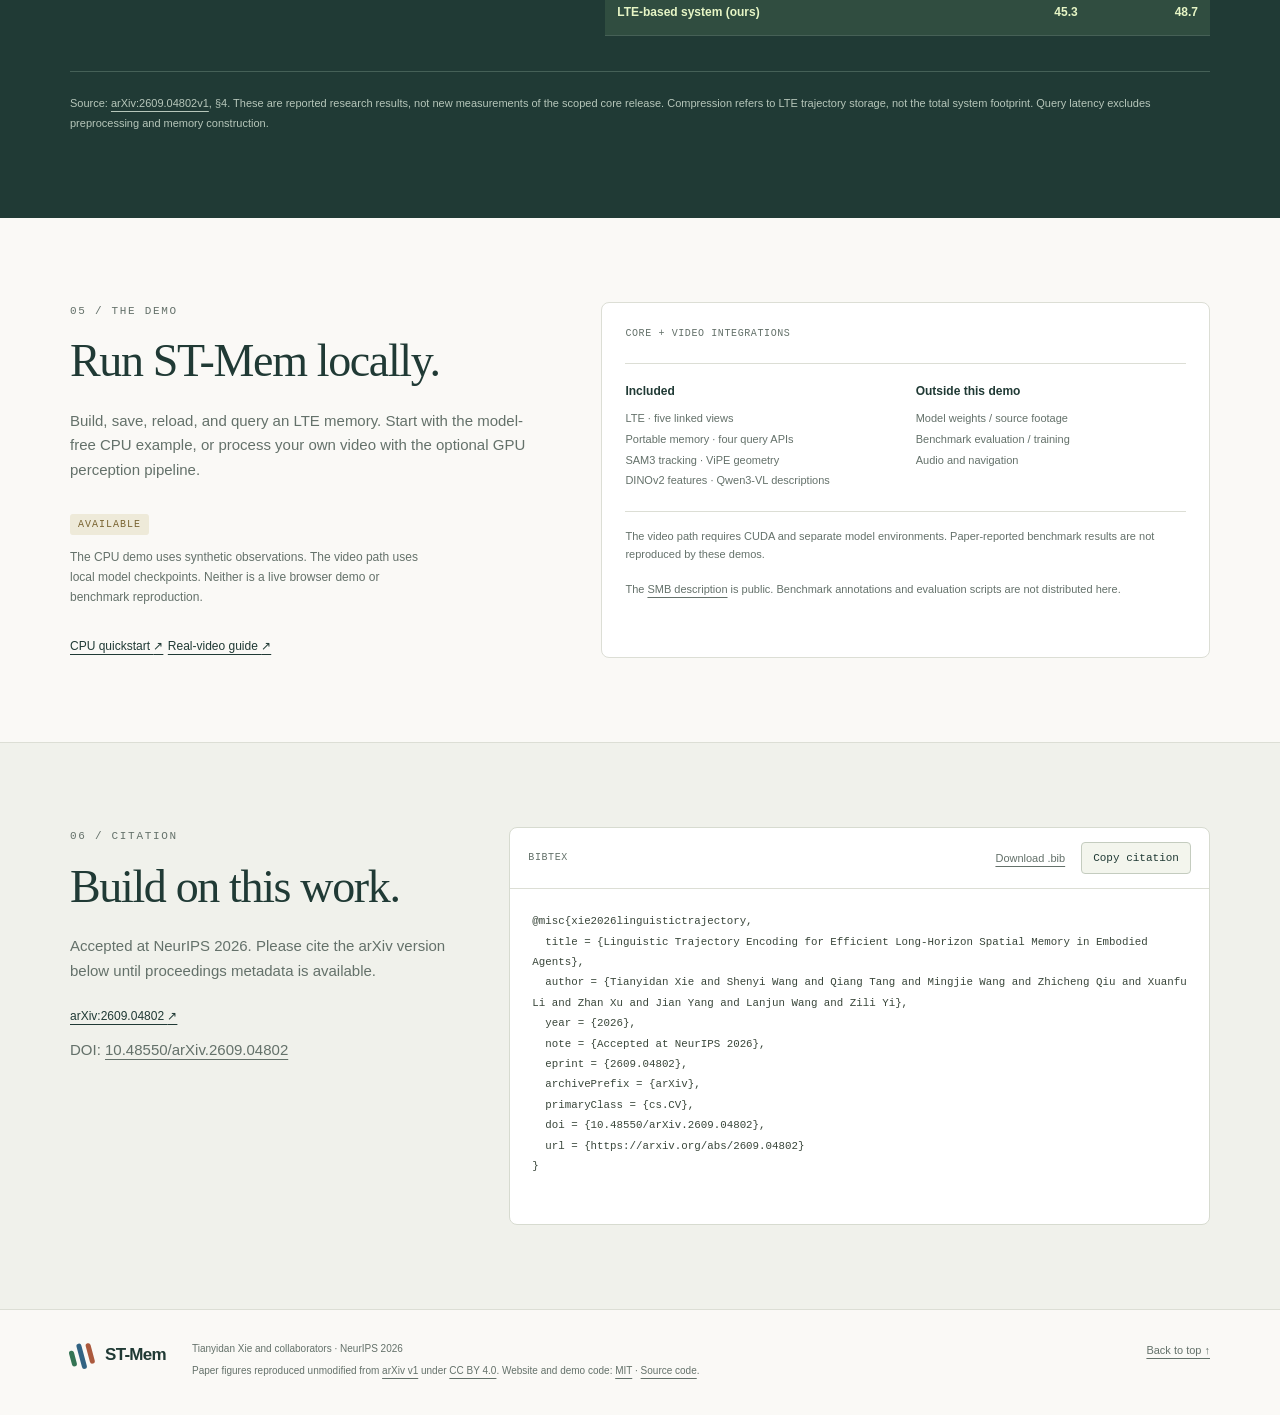
==== commit b790beee: "Publish LTE research film and update corresponding authors" ====
--- a/index.html
+++ b/index.html
@@ -19,7 +19,7 @@
     />
     <meta
       property="og:description"
-      content="NeurIPS 2026 · Accepted. Object-centric spatiotemporal memory through language, spatial anchors, and visual evidence. Explore LTE, SMB, the CPU demo, and real-video integrations."
+      content="NeurIPS 2026 · Accepted. Explore LTE through a research film with real EgoLife examples, the paper framework, and results on SMB and Ego4D."
     />
     <link rel="canonical" href="https://sealical.github.io/st-mem/" />
     <meta property="og:url" content="https://sealical.github.io/st-mem/" />
@@ -41,7 +41,7 @@
     />
     <meta
       name="twitter:description"
-      content="NeurIPS 2026 · Accepted. Object-centric spatiotemporal memory through language, spatial anchors, and visual evidence. Explore LTE, SMB, the CPU demo, and real-video integrations."
+      content="NeurIPS 2026 · Accepted. Explore LTE through a research film with real EgoLife examples, the paper framework, and results on SMB and Ego4D."
     />
     <meta
       name="twitter:image"
@@ -118,6 +118,7 @@
             "creativeWorkStatus": "Accepted at NeurIPS 2026",
             "inLanguage": "en",
             "isAccessibleForFree": true,
+            "video": { "@id": "https://sealical.github.io/st-mem/#film" },
             "license": "https://creativecommons.org/licenses/by/4.0/",
             "image": "https://sealical.github.io/st-mem/assets/st_mem_teaser.png",
             "description": "Linguistic Trajectory Encoding (LTE) is an object-centric spatiotemporal memory representation combining natural-language descriptions, sparse spatial anchors, and visual anchors for long-horizon embodied agents.",
@@ -210,6 +211,7 @@
                 "name": "Lanjun Wang",
                 "givenName": "Lanjun",
                 "familyName": "Wang",
+                "email": "wanglanjun@tju.edu.cn",
                 "affiliation": {
                   "@id": "https://sealical.github.io/st-mem/#tju"
                 }
@@ -219,11 +221,27 @@
                 "name": "Zili Yi",
                 "givenName": "Zili",
                 "familyName": "Yi",
+                "email": "yi@nju.edu.cn",
                 "affiliation": {
                   "@id": "https://sealical.github.io/st-mem/#nju"
                 }
               }
             ]
+          },
+          {
+            "@type": "VideoObject",
+            "@id": "https://sealical.github.io/st-mem/#film",
+            "name": "Linguistic Trajectory Encoding: Method and Real EgoLife Examples",
+            "description": "An English-language overview of Linguistic Trajectory Encoding, its object-centric memory framework, real EgoLife examples, and paper-reported SMB and Ego4D results.",
+            "url": "https://sealical.github.io/st-mem/#film",
+            "contentUrl": "https://sealical.github.io/st-mem/media/lte-neurips-2026-project-film-en.mp4",
+            "thumbnailUrl": "https://sealical.github.io/st-mem/media/lte-neurips-2026-project-film-en-cover.jpg",
+            "encodingFormat": "video/mp4",
+            "duration": "PT1M33.974S",
+            "uploadDate": "2026-09-29",
+            "inLanguage": "en",
+            "isAccessibleForFree": true,
+            "about": { "@id": "https://doi.org/10.48550/arXiv.2609.04802" }
           },
           {
             "@type": "SoftwareSourceCode",
@@ -313,7 +331,7 @@
           agents.
         </p>
         <div class="authors" aria-label="Authors in paper order">
-          <span>Tianyidan Xie<sup>1,*</sup></span
+          <span>Tianyidan Xie<sup>1</sup></span
           ><span>Shenyi Wang<sup>1</sup></span
           ><span>Qiang Tang<sup>2</sup></span
           ><span>Mingjie Wang<sup>3</sup></span
@@ -321,7 +339,7 @@
           <span>Xuanfu Li<sup>4</sup></span
           ><span>Zhan Xu<sup>4</sup></span
           ><span>Jian Yang<sup>1</sup></span
-          ><span>Lanjun Wang<sup>5</sup></span
+          ><span>Lanjun Wang<sup>5,*</sup></span
           ><span>Zili Yi<sup>1,*</sup></span>
         </div>
         <div class="affiliations">
@@ -333,8 +351,8 @@
         </div>
         <p class="correspondence">
           * Corresponding authors:
-          <a href="mailto:sealical@outlook.com">Tianyidan Xie</a> and
-          <a href="mailto:yi@nju.edu.cn">Zili Yi</a>
+          <a href="mailto:yi@nju.edu.cn">Zili Yi</a> and
+          <a href="mailto:wanglanjun@tju.edu.cn">Lanjun Wang</a>
         </p>
         <div class="hero-actions">
           <a
@@ -344,8 +362,8 @@
             rel="noopener noreferrer"
             >Read the paper <span aria-hidden="true">↗</span></a
           >
-          <a class="button button-secondary" href="#code"
-            >Demo <span class="button-badge">available</span></a
+          <a class="button button-secondary" href="#film"
+            >Watch the film <span aria-hidden="true">↓</span></a
           >
           <a class="button button-text" href="benchmark/"
             >SMB benchmark <span aria-hidden="true">↗</span></a
@@ -354,6 +372,60 @@
             >BibTeX <span aria-hidden="true">↓</span></a
           >
         </div>
+      </section>
+
+      <section
+        class="container film-section"
+        id="film"
+        aria-labelledby="film-title"
+      >
+        <div class="film-heading">
+          <div>
+            <p class="eyebrow">THE RESEARCH FILM</p>
+            <h2 id="film-title">LTE in motion.</h2>
+          </div>
+          <p>
+            See how object histories connect language, spatial anchors, and
+            visual evidence across real egocentric video.
+          </p>
+        </div>
+        <figure class="film-card">
+          <div class="figure-topline">
+            <span>METHOD · REAL EGOLIFE EXAMPLES · RESULTS</span>
+            <a href="media/lte-neurips-2026-project-film-en.mp4"
+              >Open video ↗</a
+            >
+          </div>
+          <video
+            controls
+            preload="none"
+            playsinline
+            width="1920"
+            height="1080"
+            poster="media/lte-neurips-2026-project-film-en-cover.jpg"
+            aria-label="English film introducing Linguistic Trajectory Encoding and real EgoLife demonstrations"
+          >
+            <source
+              src="media/lte-neurips-2026-project-film-en.mp4"
+              type="video/mp4"
+            />
+            <track
+              kind="captions"
+              src="media/lte-neurips-2026-project-film-en.vtt"
+              srclang="en"
+              label="English"
+            />
+            Your browser does not support embedded video.
+            <a href="media/lte-neurips-2026-project-film-en.mp4"
+              >Open the MP4 file</a
+            >.
+          </video>
+          <figcaption>
+            The film uses the paper framework and real EgoLife examples to show
+            trajectory retrieval and linked spatial and visual evidence. SMB and
+            Ego4D numbers are paper-reported results.
+          </figcaption>
+        </figure>
       </section>
 
       <section
--- a/assets/site.css
+++ b/assets/site.css
@@ -348,6 +348,42 @@
   line-height: 1.8;
   color: var(--muted);
 }
+.film-section {
+  padding-block: 24px 58px;
+}
+.film-heading {
+  display: flex;
+  justify-content: space-between;
+  align-items: end;
+  gap: 28px;
+  margin-bottom: 22px;
+}
+.film-heading h2 {
+  margin-top: 9px;
+}
+.film-heading > p {
+  max-width: 430px;
+  font-size: 14px;
+  line-height: 1.75;
+  color: var(--muted);
+}
+.film-card {
+  overflow: hidden;
+  border: 1px solid var(--line);
+  border-radius: 10px;
+  background: #fff;
+}
+.film-card .figure-topline a {
+  color: var(--ink);
+  white-space: nowrap;
+}
+.film-card video {
+  display: block;
+  width: 100%;
+  height: auto;
+  aspect-ratio: 16 / 9;
+  background: var(--ink);
+}
 .abstract-section {
   max-width: 920px;
   margin-bottom: 54px;
@@ -1160,6 +1196,17 @@
   .hero-summary {
     font-size: 14px;
   }
+  .film-section {
+    padding-block: 16px 42px;
+  }
+  .film-heading {
+    align-items: start;
+    flex-direction: column;
+    gap: 12px;
+  }
+  .film-heading > p {
+    max-width: 620px;
+  }
   .affiliations {
     font-size: 10px;
   }
@@ -1286,6 +1333,13 @@
   }
   .figure-topline span:last-child {
     text-align: right;
+  }
+  .film-card .figure-topline {
+    align-items: flex-start;
+  }
+  .film-card .figure-topline span {
+    max-width: 70%;
+    text-align: left;
   }
   .figure-link {
     padding: 8px 5px 29px;
